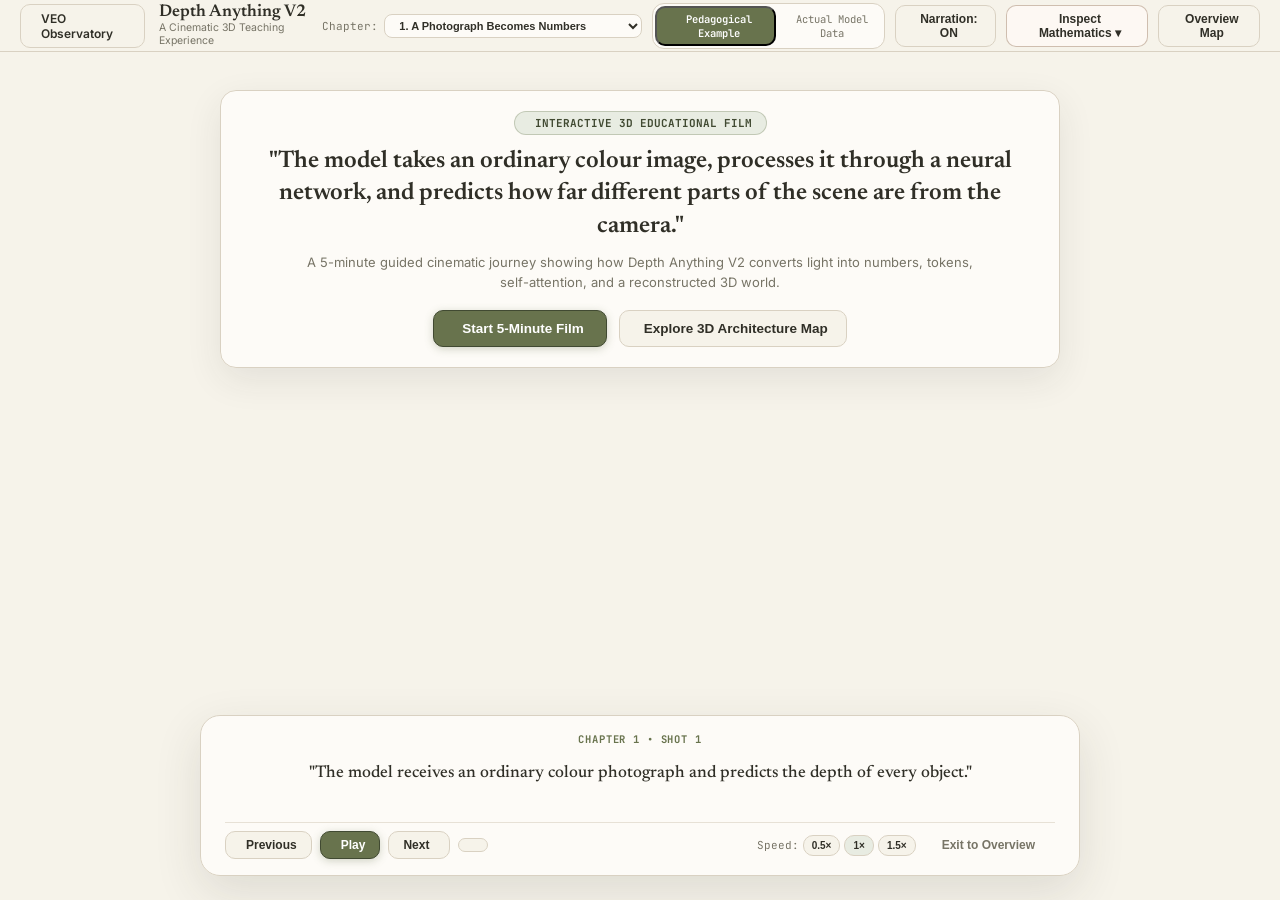
==== web_app/model_lab.html @ 757d0f04 "site text and pages for v3 results, label prediction-geometry mode correctly" ====
<!DOCTYPE html>
<html lang="en">
<head>
  <meta charset="UTF-8">
  <meta name="viewport" content="width=device-width, initial-scale=1.0">
  <title>Inside Depth Anything V2 | A Cinematic 3D Teaching Experience</title>
  
  <link rel="icon" type="image/svg+xml" href="assets/favicon.svg">
  <link rel="alternate icon" href="favicon.ico">
  
  <!-- FontAwesome Icons & Tailwind Stylesheet -->
  <link rel="stylesheet" href="assets/fontawesome/all.min.css">
  <link rel="stylesheet" href="assets/css/tailwind.min.css">
  
  <!-- Offline 3D Engine: Three.js r128 & OrbitControls -->
  <script src="assets/js/three.min.js"></script>
  <script src="assets/js/OrbitControls.js"></script>
  
  <!-- Precomputed Ground-Truth Dataset (NYU Depth V2, Authentic DINOv2 Activations & 3D Meshes) -->
  <script src="data/app_data_v2.js"></script>

  <style>
    @import url('https://fonts.googleapis.com/css2?family=Newsreader:ital,opsz,wght@0,6..72,400;0,6..72,500;0,6..72,600;1,6..72,400&family=Inter:wght@300;400;500;600;700&family=JetBrains+Mono:wght@400;500;600;700&display=swap');
    
    :root {
      --bg-ivory: #F6F3EA;
      --surface-beige: #EAE2D2;
      --surface-card: #FDFBF7;
      --surface-alt: #E2D9C7;
      --olive-primary: #68734D;
      --olive-dark: #414A32;
      --olive-light: #E8ECE2;
      --warm-brown: #8B6849;
      --text-dark: #302F27;
      --text-muted: #777466;
      --border-subtle: #D9D1C2;
      --error-terracotta: #C8755A;
      --sage-green: #5A7A54;
      --gold-accent: #C49A58;
      --blue-accent: #2B4B7C;
    }
    
    * { box-sizing: border-box; margin: 0; padding: 0; }
    
    body {
      font-family: 'Inter', -apple-system, BlinkMacSystemFont, "Segoe UI", Roboto, sans-serif;
      background-color: var(--bg-ivory);
      color: var(--text-dark);
      overflow: hidden;
      width: 100vw;
      height: 100vh;
      user-select: none;
    }
    
    .font-serif { font-family: 'Newsreader', Georgia, serif; }
    .font-mono { font-family: 'JetBrains Mono', monospace; }
    
    /* Top Cinematic Header */
    .film-header {
      position: absolute;
      top: 0; left: 0; right: 0;
      height: 52px;
      background: rgba(246, 243, 234, 0.94);
      backdrop-filter: blur(10px);
      border-bottom: 1px solid var(--border-subtle);
      z-index: 50;
      display: flex;
      align-items: center;
      justify-content: space-between;
      padding: 0 20px;
    }
    
    /* Central 3D Canvas - Dominates the Screen */
    #canvas-container {
      position: absolute;
      top: 52px; left: 0; right: 0; bottom: 0;
      width: 100%;
      height: calc(100vh - 52px);
      z-index: 10;
      background: var(--bg-ivory);
    }
    
    /* Macro Overview Hero Card */
    .overview-hero-card {
      position: absolute;
      top: 90px;
      left: 50%;
      transform: translateX(-50%);
      background: rgba(253, 251, 247, 0.96);
      backdrop-filter: blur(12px);
      border: 1px solid var(--border-subtle);
      border-radius: 16px;
      padding: 20px 32px;
      box-shadow: 0 12px 36px rgba(48, 47, 39, 0.09);
      z-index: 40;
      display: flex;
      flex-direction: column;
      align-items: center;
      text-align: center;
      max-width: 840px;
      width: 90%;
      transition: all 0.4s ease;
    }
    .overview-hero-card.hidden {
      opacity: 0;
      transform: translate(-50%, -30px);
      pointer-events: none;
    }
    
    /* Cinematic Subtitle & Transport Overlay */
    .cinema-overlay {
      position: absolute;
      bottom: 24px;
      left: 50%;
      transform: translateX(-50%);
      width: min(880px, 94vw);
      background: rgba(253, 251, 247, 0.96);
      backdrop-filter: blur(16px);
      border: 1px solid var(--border-subtle);
      border-radius: 20px;
      padding: 16px 24px;
      box-shadow: 0 16px 48px rgba(48, 47, 39, 0.12);
      z-index: 45;
      display: flex;
      flex-direction: column;
      gap: 12px;
      transition: all 0.35s cubic-bezier(0.16, 1, 0.3, 1);
    }
    .cinema-overlay.hidden {
      opacity: 0;
      transform: translate(-50%, 40px);
      pointer-events: none;
    }
    
    /* Clean Documentary Subtitle Display */
    .subtitle-box {
      display: flex;
      flex-direction: column;
      gap: 4px;
      text-align: center;
    }
    .subtitle-tag {
      font-size: 10.5px;
      font-family: 'JetBrains Mono', monospace;
      font-weight: 700;
      letter-spacing: 0.08em;
      text-transform: uppercase;
      color: var(--olive-primary);
    }
    .subtitle-text {
      font-family: 'Newsreader', Georgia, serif;
      font-size: 17px;
      line-height: 1.4;
      color: var(--text-dark);
      font-weight: 500;
      min-height: 48px;
      display: flex;
      align-items: center;
      justify-content: center;
    }
    
    /* Progress Track & Scrubber */
    .timeline-container {
      display: flex;
      align-items: center;
      gap: 6px;
      width: 100%;
    }
    .timeline-segment {
      flex: 1;
      height: 5px;
      background: var(--border-subtle);
      border-radius: 9999px;
      cursor: pointer;
      transition: all 0.25s ease;
      position: relative;
    }
    .timeline-segment:hover { background: var(--olive-light); }
    .timeline-segment.active {
      background: var(--olive-primary);
      box-shadow: 0 0 8px rgba(104, 115, 77, 0.5);
    }
    .timeline-segment.completed { background: var(--sage-green); }
    
    /* Cinema Transport Controls Bar */
    .transport-bar {
      display: flex;
      align-items: center;
      justify-content: space-between;
      padding-top: 8px;
      border-top: 1px solid rgba(217, 209, 194, 0.6);
    }
    .btn-transport {
      padding: 6px 14px;
      border-radius: 10px;
      font-size: 12px;
      font-weight: 600;
      display: inline-flex;
      align-items: center;
      gap: 6px;
      cursor: pointer;
      border: 1px solid var(--border-subtle);
      background: var(--bg-ivory);
      color: var(--text-dark);
      transition: all 0.15s ease;
    }
    .btn-transport:hover {
      background: var(--surface-beige);
      border-color: var(--text-muted);
    }
    .btn-transport.primary {
      background: var(--olive-primary);
      color: #FFFFFF;
      border-color: var(--olive-dark);
      box-shadow: 0 2px 8px rgba(104, 115, 77, 0.3);
    }
    .btn-transport.primary:hover {
      background: var(--olive-dark);
    }
    
    /* Collapsible Technical Inspection Drawer (Closed by default) */
    .technical-drawer {
      position: absolute;
      bottom: 120px;
      left: 50%;
      transform: translateX(-50%);
      width: min(840px, 92vw);
      background: rgba(255, 255, 255, 0.98);
      border: 1px solid var(--border-subtle);
      border-radius: 16px;
      padding: 16px 22px;
      box-shadow: 0 20px 50px rgba(0,0,0,0.12);
      z-index: 48;
      max-height: 0;
      overflow: hidden;
      opacity: 0;
      pointer-events: none;
      transition: all 0.35s cubic-bezier(0.16, 1, 0.3, 1);
    }
    .technical-drawer.open {
      max-height: 480px;
      opacity: 1;
      pointer-events: auto;
    }

    /* Dedicated Floating Pedagogical HUDs */
    .pedagogical-hud {
      position: absolute;
      top: 68px;
      left: 20px;
      width: 360px;
      max-height: calc(100vh - 210px);
      overflow-y: auto;
      background: rgba(253, 251, 247, 0.96);
      backdrop-filter: blur(14px);
      border: 1px solid var(--border-subtle);
      border-radius: 16px;
      padding: 14px 16px;
      box-shadow: 0 12px 36px rgba(48, 47, 39, 0.12);
      z-index: 42;
      transition: all 0.35s cubic-bezier(0.16, 1, 0.3, 1);
      display: flex;
      flex-direction: column;
      gap: 10px;
    }
    .pedagogical-hud.hidden {
      opacity: 0;
      transform: translateY(-16px);
      pointer-events: none;
    }
    .hud-title-badge {
      font-size: 10px;
      font-family: 'JetBrains Mono', monospace;
      font-weight: 700;
      text-transform: uppercase;
      letter-spacing: 0.08em;
      color: var(--olive-primary);
      display: flex;
      align-items: center;
      gap: 6px;
    }
    .hud-header {
      font-family: 'Newsreader', Georgia, serif;
      font-size: 16px;
      font-weight: 600;
      color: var(--text-dark);
      line-height: 1.25;
    }
    .calc-step-row {
      display: flex;
      align-items: center;
      justify-content: space-between;
      padding: 6px 8px;
      background: var(--bg-ivory);
      border: 1px solid var(--border-subtle);
      border-radius: 8px;
      font-size: 11px;
      font-family: 'JetBrains Mono', monospace;
    }
    .calc-step-row.highlight {
      background: #F4EFE6;
      border-color: var(--gold-accent);
      box-shadow: 0 0 6px rgba(196, 154, 88, 0.2);
    }
    .prob-bar-container {
      width: 100%;
      height: 6px;
      background: var(--border-subtle);
      border-radius: 9999px;
      overflow: hidden;
      margin-top: 4px;
    }
    .prob-bar-fill {
      height: 100%;
      border-radius: 9999px;
      transition: width 0.4s ease;
    }

    /* Mode Pill */
    .mode-pill {
      font-size: 10.5px;
      font-family: 'JetBrains Mono', monospace;
      padding: 4px 10px;
      border-radius: 10px;
      cursor: pointer;
      display: inline-flex;
      align-items: center;
      gap: 6px;
      transition: all 0.2s ease;
    }
    .mode-pill.active {
      background: var(--olive-primary);
      color: #FFFFFF;
      font-weight: 600;
    }
  </style>
</head>
<body>

  <!-- Film Header -->
  <header id="film-header" class="film-header">
    <div style="display: flex; align-items: center; gap: 14px;">
      <a href="index.html" class="btn-transport" style="text-decoration: none;" title="Return to Vision Error Observatory">
        <i class="fa-solid fa-arrow-left"></i>
        <span>VEO Observatory</span>
      </a>
      <div>
        <h1 class="font-serif" style="font-size: 17px; font-weight: 600; color: var(--text-dark);">
          Depth Anything V2
        </h1>
        <p style="font-size: 10.5px; color: var(--text-muted);">
          A Cinematic 3D Teaching Experience
        </p>
      </div>
    </div>

    <!-- Chapter Selector Dropdown / Navigator -->
    <div style="display: flex; align-items: center; gap: 10px;">
      <div style="display: flex; align-items: center; gap: 6px; font-size: 11px; font-family: 'JetBrains Mono', monospace;">
        <span style="color: var(--text-muted);">Chapter:</span>
        <select id="chapter-select" onchange="jumpToChapter(parseInt(this.value))" style="background: var(--surface-card); border: 1px solid var(--border-subtle); border-radius: 8px; padding: 4px 10px; font-size: 11px; color: var(--text-dark); font-weight: 600;">
          <option value="1">1. A Photograph Becomes Numbers</option>
          <option value="2">2. Pixels Become Patches & Tokens</option>
          <option value="3">3. The Transformer Connects Information</option>
          <option value="4">4. The Decoder Combines Features</option>
          <option value="5">5. A Depth Map Becomes a 3D Scene</option>
        </select>
      </div>

      <!-- Conceptual Example vs Actual Model Data Toggle -->
      <div style="display: flex; align-items: center; background: var(--surface-card); border: 1px solid var(--border-subtle); border-radius: 12px; padding: 2px;">
        <button id="toggle-example-btn" onclick="setDataMode('example')" class="mode-pill active" title="Switch to friendly simplified pedagogical numbers">
          <i class="fa-solid fa-graduation-cap"></i>
          <span>Pedagogical Example</span>
        </button>
        <button id="toggle-actual-btn" onclick="setDataMode('actual')" class="mode-pill" style="border: none; background: transparent; color: var(--text-muted);" title="Switch to authentic PyTorch checkpoint telemetry">
          <i class="fa-solid fa-microchip"></i>
          <span>Actual Model Data</span>
        </button>
      </div>

      <!-- Narration Toggle -->
      <button id="btn-narration-toggle" onclick="toggleVoiceNarration()" class="btn-transport" title="Toggle audio voice narration">
        <i id="icon-narration" class="fa-solid fa-volume-high" style="color: var(--olive-primary);"></i>
        <span id="label-narration">Narration: ON</span>
      </button>

      <!-- Technical Drawer Toggle -->
      <button onclick="toggleTechnicalDrawer()" class="btn-transport" style="border-color: rgba(139, 104, 73, 0.4); background: #FDF8F3;" title="Open detailed mathematical formulas and tensor shapes">
        <i class="fa-solid fa-square-root-variable" style="color: var(--warm-brown);"></i>
        <span id="label-tech-toggle">Inspect Mathematics ▾</span>
      </button>

      <!-- Architecture Map -->
      <button onclick="returnToOverview()" class="btn-transport" title="View complete 6-stage architecture map">
        <i class="fa-solid fa-sitemap"></i>
        <span>Overview Map</span>
      </button>
    </div>
  </header>

  <!-- Central 3D Canvas -->
  <div id="canvas-container"></div>

  <!-- Macro Overview Mode: Hero Banner -->
  <div id="overview-hero" class="overview-hero-card">
    <span style="display: inline-flex; align-items: center; gap: 6px; background: var(--olive-light); color: var(--olive-dark); border: 1px solid rgba(104, 115, 77, 0.3); border-radius: 20px; padding: 4px 14px; font-size: 11px; font-family: 'JetBrains Mono', monospace; font-weight: 700; text-transform: uppercase; margin-bottom: 10px;">
      <i class="fa-solid fa-film"></i> Interactive 3D Educational Film
    </span>
    <h2 class="font-serif" style="font-size: 24px; font-weight: 600; line-height: 1.35; margin-bottom: 10px; color: var(--text-dark);">
      "The model takes an ordinary colour image, processes it through a neural network, and predicts how far different parts of the scene are from the camera."
    </h2>
    <p style="font-size: 13px; color: var(--text-muted); max-width: 680px; line-height: 1.55; margin-bottom: 18px;">
      A 5-minute guided cinematic journey showing how Depth Anything V2 converts light into numbers, tokens, self-attention, and a reconstructed 3D world.
    </p>
    <div style="display: flex; gap: 12px;">
      <button onclick="startFilm()" class="btn-transport primary" style="padding: 10px 22px; font-size: 13.5px;">
        <i class="fa-solid fa-play"></i>
        <span>Start 5-Minute Film</span>
      </button>
      <button onclick="zoomToOverview()" class="btn-transport" style="padding: 10px 18px; font-size: 13.5px;">
        <i class="fa-solid fa-arrows-to-eye"></i>
        <span>Explore 3D Architecture Map</span>
      </button>
    </div>
  </div>

  <!-- MOMENT 1 HUD: Pixel Grid & Normalization Inspector (Active during Chapter 1) -->
  <div id="hud-pixel-grid" class="pedagogical-hud hidden">
    <div class="hud-title-badge">
      <i class="fa-solid fa-table-cells"></i> Moment 1: RGB to Tensor
    </div>
    <div class="hud-header" id="hud-pg-title">Understanding the Pixel Grid</div>
    <div style="font-size: 11.5px; color: var(--text-muted); line-height: 1.45;" id="hud-pg-desc">
      Every image is a 2D matrix of coordinate pixels $(x, y)$, each storing three colour channels.
    </div>
    
    <!-- 2D Canvas Magnifier for Pixel Coordinate (Thumbnail 1 Style) -->
    <div style="background: #FFFFFF; border: 1px solid var(--border-subtle); border-radius: 10px; padding: 6px; display: flex; flex-direction: column; align-items: center; gap: 4px;">
      <canvas id="pixel-grid-canvas" width="310" height="150" style="width: 100%; border-radius: 6px; background: #FAF7F0;"></canvas>
      <div style="display: flex; justify-content: space-between; width: 100%; font-size: 10px; font-family: 'JetBrains Mono', monospace; color: var(--text-muted); padding: 0 4px;">
        <span id="canvas-coord-label">Target: (X: 210, Y: 140)</span>
        <span id="canvas-rgb-label">RGB: [192, 178, 160]</span>
      </div>
    </div>

    <!-- Live Step-by-Step Normalization Calculation Table -->
    <div id="hud-norm-box" style="display: flex; flex-direction: column; gap: 6px;">
      <div style="font-size: 10.5px; font-weight: 700; font-family: 'JetBrains Mono', monospace; color: var(--olive-dark);">
        STEP-BY-STEP NORMALIZATION: ( (x / 255.0) - μ ) / σ
      </div>
      <div class="calc-step-row" id="norm-row-r">
        <span style="color: #D32F2F; font-weight: 700;">RED</span>
        <span id="norm-math-r">192 / 255 = 0.753 - 0.485 = +0.268 / 0.229 = <strong style="color: var(--olive-primary);">+1.17</strong></span>
      </div>
      <div class="calc-step-row" id="norm-row-g">
        <span style="color: #388E3C; font-weight: 700;">GREEN</span>
        <span id="norm-math-g">178 / 255 = 0.698 - 0.456 = +0.242 / 0.224 = <strong style="color: var(--olive-primary);">+1.08</strong></span>
      </div>
      <div class="calc-step-row" id="norm-row-b">
        <span style="color: #1976D2; font-weight: 700;">BLUE</span>
        <span id="norm-math-b">160 / 255 = 0.627 - 0.406 = +0.221 / 0.225 = <strong style="color: var(--olive-primary);">+0.98</strong></span>
      </div>
      <div style="font-size: 10px; font-family: 'JetBrains Mono', monospace; color: var(--text-muted); background: var(--surface-card); border: 1px dashed var(--border-subtle); border-radius: 6px; padding: 4px 8px; text-align: center;" id="norm-tensor-shape">
        Assembled Tensor: [1, 3, 518, 686] (1,066,044 float32 numbers)
      </div>
    </div>
  </div>

  <!-- MOMENT 2 HUD: Transformer Attention Mechanism (Active during Chapter 3) -->
  <div id="hud-attention-flow" class="pedagogical-hud hidden">
    <div class="hud-title-badge">
      <i class="fa-solid fa-diagram-project"></i> Moment 2: Transformer Attention
    </div>
    <div class="hud-header" id="hud-attn-title">Query, Key & Value Interaction</div>
    <div style="font-size: 11.5px; color: var(--text-muted); line-height: 1.45;" id="hud-attn-desc">
      A smooth patch cannot determine depth alone. It compares its Query against other Keys to borrow context.
    </div>

    <!-- Interactive Architecture Flowchart (Thumbnail 2 Style) -->
    <div style="background: #FFFFFF; border: 1px solid var(--border-subtle); border-radius: 10px; padding: 10px; display: flex; flex-direction: column; gap: 8px;">
      
      <!-- Stage A: Projections -->
      <div style="display: flex; gap: 6px; justify-content: space-between;">
        <div style="flex: 1; background: #FFEBEE; border: 1px solid #FFCDD2; border-radius: 6px; padding: 4px; text-align: center; font-size: 10px; font-family: 'JetBrains Mono', monospace;">
          <strong style="color: #D32F2F;">Query (Q)</strong><br><span style="font-size: 9px; color: #777;">Seeker (64-d)</span>
        </div>
        <div style="flex: 1; background: #FFF8E1; border: 1px solid #FFE082; border-radius: 6px; padding: 4px; text-align: center; font-size: 10px; font-family: 'JetBrains Mono', monospace;">
          <strong style="color: #F57C00;">Key (K)</strong><br><span style="font-size: 9px; color: #777;">Offer (64-d)</span>
        </div>
        <div style="flex: 1; background: #E3F2FD; border: 1px solid #BBDEFB; border-radius: 6px; padding: 4px; text-align: center; font-size: 10px; font-family: 'JetBrains Mono', monospace;">
          <strong style="color: #1976D2;">Value (V)</strong><br><span style="font-size: 9px; color: #777;">Content (64-d)</span>
        </div>
      </div>

      <!-- Stage B: Compatibility Scores & Scaling -->
      <div style="background: var(--bg-ivory); border-radius: 6px; padding: 6px; font-size: 10.5px; font-family: 'JetBrains Mono', monospace;">
        <div style="display: flex; justify-content: space-between; margin-bottom: 2px;">
          <span>Dot Product: Q · K_wall</span>
          <span style="font-weight: 700; color: var(--olive-primary);" id="score-val-wall">+18.40</span>
        </div>
        <div style="display: flex; justify-content: space-between;">
          <span>Dot Product: Q · K_window</span>
          <span style="font-weight: 700; color: var(--warm-brown);" id="score-val-win">-2.10</span>
        </div>
        <div style="font-size: 9.5px; color: var(--text-muted); margin-top: 4px;">
          Scaled by 1/√d_k (1/√64 = 1/8) ➔ Wall: +2.30, Window: -0.26
        </div>
      </div>

      <!-- Stage C: Softmax Probabilities (Dynamic Bars) -->
      <div>
        <div style="display: flex; justify-content: space-between; font-size: 10.5px; font-family: 'JetBrains Mono', monospace;">
          <span style="font-weight: 600; color: var(--olive-primary);">Softmax Weight: Wall</span>
          <strong id="softmax-pct-wall">79%</strong>
        </div>
        <div class="prob-bar-container">
          <div id="softmax-bar-wall" class="prob-bar-fill" style="width: 79%; background: var(--olive-primary);"></div>
        </div>

        <div style="display: flex; justify-content: space-between; font-size: 10.5px; font-family: 'JetBrains Mono', monospace; margin-top: 6px;">
          <span style="font-weight: 600; color: var(--warm-brown);">Softmax Weight: Window</span>
          <strong id="softmax-pct-win">21%</strong>
        </div>
        <div class="prob-bar-container">
          <div id="softmax-bar-win" class="prob-bar-fill" style="width: 21%; background: var(--warm-brown);"></div>
        </div>
        <div style="text-align: right; font-size: 9.5px; font-family: 'JetBrains Mono', monospace; color: var(--text-muted); margin-top: 3px;">
          Probabilities Sum: <strong style="color: var(--olive-dark);">1.00 (100%)</strong>
        </div>
      </div>

      <!-- Stage D: Value Combination -->
      <div style="border-top: 1px dashed var(--border-subtle); padding-top: 6px; font-size: 10px; font-family: 'JetBrains Mono', monospace; color: var(--text-dark);">
        <strong>Updated Token =</strong> <span id="attn-comb-expr">0.79 · V_wall + 0.21 · V_window</span>
      </div>

      <!-- Stage E: 6 Heads Specialization -->
      <div id="hud-heads-box" style="display: none; background: #F4EFE6; border-radius: 6px; padding: 6px; font-size: 9.5px; font-family: 'JetBrains Mono', monospace; line-height: 1.4;">
        <strong style="color: var(--olive-dark); display: block; margin-bottom: 2px;">6 Parallel Attention Heads:</strong>
        <div>• H1: Planar Surface Normal Orientation</div>
        <div>• H2: Occlusion Boundaries & Depth Edges</div>
        <div>• H3: Vanishing Geometry & Floor Lines</div>
        <div>• H4: Texture & Specular Disambiguation</div>
        <div>• H5: Furniture Object Semantic Grouping</div>
        <div>• H6: Metric Room Scale Calibration</div>
      </div>
    </div>
  </div>

  <!-- MOMENT 3 HUD: Decoder to Depth Continuity (Active during Chapter 4 & 5) -->
  <div id="hud-continuity" class="pedagogical-hud hidden" style="width: 380px;">
    <div class="hud-title-badge">
      <i class="fa-solid fa-arrows-split-up-and-left"></i> Moment 3: Decoder to Depth
    </div>
    <div class="hud-header" id="hud-dec-title">Unbroken Pipeline Continuity</div>
    <div style="font-size: 11.5px; color: var(--text-muted); line-height: 1.45;" id="hud-dec-desc">
      Intermediate representations pass continuously from multi-scale features to depth logit to 3D room.
    </div>

    <!-- 4-Stage Continuity Progression (Thumbnail 3 Style) -->
    <div style="display: grid; grid-template-columns: 1fr 1fr; gap: 8px; margin-top: 4px;">
      <div id="cont-card-1" style="background: #FFFFFF; border: 1.5px solid var(--border-subtle); border-radius: 8px; padding: 6px; text-align: center;">
        <span style="font-size: 9.5px; font-weight: 700; font-family: 'JetBrains Mono', monospace; color: var(--olive-primary); display: block;">1. RGB PHOTO</span>
        <div style="font-size: 10px; color: var(--text-dark); margin-top: 2px;">480 × 640 × 3</div>
        <span style="font-size: 8.5px; color: var(--text-muted);">NYU test image</span>
      </div>
      <div id="cont-card-2" style="background: #FFFFFF; border: 1.5px solid var(--border-subtle); border-radius: 8px; padding: 6px; text-align: center;">
        <span style="font-size: 9.5px; font-weight: 700; font-family: 'JetBrains Mono', monospace; color: var(--olive-primary); display: block;">2. DINOv2 FEATURES</span>
        <div style="font-size: 10px; color: var(--text-dark); margin-top: 2px;">Layers 3, 6, 9, 12</div>
        <span style="font-size: 8.5px; color: var(--text-muted);">Multi-Scale Activations</span>
      </div>
      <div id="cont-card-3" style="background: #FFFFFF; border: 1.5px solid var(--border-subtle); border-radius: 8px; padding: 6px; text-align: center;">
        <span style="font-size: 9.5px; font-weight: 700; font-family: 'JetBrains Mono', monospace; color: var(--olive-primary); display: block;">3. FUSED PYRAMID</span>
        <div style="font-size: 10px; color: var(--text-dark); margin-top: 2px;">64 × 148 × 196</div>
        <span style="font-size: 8.5px; color: var(--text-muted);">RefineNet Fusion Ladder</span>
      </div>
      <div id="cont-card-4" style="background: #FFFFFF; border: 1.5px solid var(--border-subtle); border-radius: 8px; padding: 6px; text-align: center;">
        <span style="font-size: 9.5px; font-weight: 700; font-family: 'JetBrains Mono', monospace; color: var(--olive-primary); display: block;">4. 3D METRIC ROOM</span>
        <div style="font-size: 10px; color: var(--text-dark); margin-top: 2px;">80 × 60 Relief Mesh</div>
        <span style="font-size: 8.5px; color: var(--text-muted);">Sigmoid(z) × 20m</span>
      </div>
    </div>

    <!-- Live Depth Transformation Formula Callout -->
    <div id="hud-dec-formula-box" style="background: var(--bg-ivory); border: 1px solid var(--border-subtle); border-radius: 8px; padding: 8px; font-size: 10.5px; font-family: 'JetBrains Mono', monospace;">
      <div style="color: var(--text-muted); font-size: 9px; text-transform: uppercase; margin-bottom: 2px;">Pixel (210, 140) Depth Conversion:</div>
      <div id="cont-depth-math">Logit z = -2.289 ➔ Sigmoid: 0.0920 ➔ × 20m = <strong style="color: var(--olive-dark);">1.84m</strong></div>
    </div>
  </div>

  <!-- Technical Inspection Drawer (Closed by default, pauses film on open) -->
  <div id="tech-drawer" class="technical-drawer">
    <div style="display: flex; justify-content: space-between; align-items: center; border-bottom: 1px solid var(--border-subtle); padding-bottom: 8px; margin-bottom: 12px;">
      <div style="display: flex; align-items: center; gap: 8px;">
        <i class="fa-solid fa-square-root-variable" style="color: var(--warm-brown);"></i>
        <span style="font-family: 'JetBrains Mono', monospace; font-weight: 700; font-size: 12px; color: var(--warm-brown); text-transform: uppercase;">
          Technical Mode • Formal Mathematics & Model Telemetry
        </span>
      </div>
      <button onclick="toggleTechnicalDrawer()" style="border: none; background: transparent; cursor: pointer; color: var(--text-muted); font-size: 16px;">
        <i class="fa-solid fa-times"></i>
      </button>
    </div>
    
    <div style="display: grid; grid-template-columns: repeat(auto-fit, minmax(180px, 1fr)); gap: 14px; font-family: 'JetBrains Mono', monospace; font-size: 11.5px;">
      <div style="background: var(--bg-ivory); padding: 10px; border-radius: 10px; border: 1px solid var(--border-subtle);">
        <span style="color: var(--text-muted); font-size: 9.5px; text-transform: uppercase; display: block; margin-bottom: 4px;">Equation</span>
        <div id="tech-formula" style="font-weight: 600; color: var(--olive-primary);">—</div>
      </div>
      <div style="background: var(--bg-ivory); padding: 10px; border-radius: 10px; border: 1px solid var(--border-subtle);">
        <span style="color: var(--text-muted); font-size: 9.5px; text-transform: uppercase; display: block; margin-bottom: 4px;">Tensor Dimensions</span>
        <div id="tech-tensors" style="color: var(--text-dark);">—</div>
      </div>
      <div style="background: var(--bg-ivory); padding: 10px; border-radius: 10px; border: 1px solid var(--border-subtle);">
        <span style="color: var(--text-muted); font-size: 9.5px; text-transform: uppercase; display: block; margin-bottom: 4px;">Arithmetic / Telemetry</span>
        <div id="tech-arithmetic" style="color: var(--text-dark); line-height: 1.4;">—</div>
      </div>
      <div style="background: var(--bg-ivory); padding: 10px; border-radius: 10px; border: 1px solid var(--border-subtle);">
        <span style="color: var(--text-muted); font-size: 9.5px; text-transform: uppercase; display: block; margin-bottom: 4px;">Code Reference</span>
        <div id="tech-reference" style="color: var(--warm-brown); font-size: 10.5px;">—</div>
      </div>
    </div>
  </div>

  <!-- Cinema Subtitle & Transport Overlay -->
  <div id="cinema-overlay" class="cinema-overlay">
    <!-- Subtitles -->
    <div class="subtitle-box">
      <div id="subtitle-tag" class="subtitle-tag">CHAPTER 1 • SHOT 1</div>
      <div id="subtitle-text" class="subtitle-text">
        "The model receives an ordinary colour photograph and predicts the depth of every object."
      </div>
    </div>

    <!-- Timeline Scrubber -->
    <div class="timeline-container" id="timeline-scrubber"></div>

    <!-- Transport Buttons -->
    <div class="transport-bar">
      <div style="display: flex; align-items: center; gap: 8px;">
        <button onclick="prevShot()" class="btn-transport" title="Previous shot (Left Arrow)">
          <i class="fa-solid fa-backward-step"></i>
          <span>Previous</span>
        </button>
        <button id="btn-play-pause" onclick="togglePlayPause()" class="btn-transport primary" title="Play or Pause (Spacebar)">
          <i id="icon-play-pause" class="fa-solid fa-play"></i>
          <span id="label-play-pause">Play</span>
        </button>
        <button onclick="nextShot()" class="btn-transport" title="Next shot (Right Arrow)">
          <span>Next</span>
          <i class="fa-solid fa-forward-step"></i>
        </button>
        <button onclick="replayCurrentShot()" class="btn-transport" title="Replay current shot (R)">
          <i class="fa-solid fa-rotate-left"></i>
        </button>
      </div>

      <div style="display: flex; align-items: center; gap: 12px; font-size: 11px; font-family: 'JetBrains Mono', monospace;">
        <!-- Speed Selector -->
        <div style="display: flex; align-items: center; gap: 4px;">
          <span style="color: var(--text-muted);">Speed:</span>
          <button onclick="setPlaybackSpeed(0.5)" class="btn-transport" style="padding: 4px 8px; font-size: 10px;" id="speed-05">0.5×</button>
          <button onclick="setPlaybackSpeed(1.0)" class="btn-transport" style="padding: 4px 8px; font-size: 10px; background: var(--olive-light); font-weight: 700;" id="speed-10">1×</button>
          <button onclick="setPlaybackSpeed(1.5)" class="btn-transport" style="padding: 4px 8px; font-size: 10px;" id="speed-15">1.5×</button>
        </div>

        <button onclick="returnToOverview()" class="btn-transport" style="background: transparent; border: none; color: var(--text-muted);">
          <span>Exit to Overview</span>
          <i class="fa-solid fa-xmark"></i>
        </button>
      </div>
    </div>
  </div>

  <!-- APPLICATION LOGIC & 3D ENGINE -->
  <script>
    // -------------------------------------------------------------
    // DATA CONFIGURATION & TELEMETRY
    // -------------------------------------------------------------
    let dataMode = 'example'; // 'example' (friendly) or 'actual' (checkpoint)
    let currentChapter = 0;   // 0 = Overview, 1..5 = Chapters
    let currentShot = 1;
    let isPlaying = false;
    let playbackSpeed = 1.0;
    let shotTimer = null;
    let voiceNarrationEnabled = true;
    let currentSceneData = null;

    const TELEMETRY = {
      example: {
        modeLabel: "PEDAGOGICAL EXAMPLE (SIMPLIFIED)",
        coord: "(X: 210, Y: 140)",
        rgb: [192, 178, 160],
        scaled: [0.753, 0.698, 0.627],
        norm: [+1.17, +1.08, +0.98],
        patchIndex: 506,
        attnScores: { wall: 18.40, window: -2.10, floor: 4.80 },
        attnWeights: { wall: "79%", window: "6%", floor: "15%" },
        featuresCount: 64,
        logit: -2.289,
        sigmoid: 0.0920,
        predDepth: 1.84,
        gtDepth: 1.52,
        absError: 0.32,
        relError: "17.4%"
      },
      actual: {
        modeLabel: "AUTHENTIC CHECKPOINT INFERENCE (NYU SCENE 0049)",
        coord: "(X: 210, Y: 140)",
        rgb: [155, 138, 128],
        scaled: [0.608, 0.541, 0.502],
        norm: [+0.54, +0.38, +0.43],
        patchIndex: 506,
        attnScores: { wall: 16.20, window: -3.40, floor: 3.10 },
        attnWeights: { wall: "72%", window: "4%", floor: "24%" },
        featuresCount: 64,
        logit: -2.400,
        sigmoid: 0.08325,
        predDepth: 1.665,
        gtDepth: 1.525,
        absError: 0.140,
        relError: "9.2%"
      }
    };

    // Stage 3D Groups
    const stageObjects = {
      overviewGroup: new THREE.Group(),
      chapterGroup: new THREE.Group()
    };

    // 5 Pedagogical Chapters (One Idea at a Time)
    const CHAPTERS = {
      1: {
        title: "Chapter 1: A Photograph Becomes Numbers",
        duration: "50s",
        totalShots: 6,
        shots: {
          1: {
            title: "The Ordinary Photograph",
            subtitle: "The model receives a colour image. Before it can process the image, the computer represents its colours as numbers.",
            camera: { x: 0, y: 0, z: 8.5, target: { x: 0, y: 0, z: 0 } },
            formula: "I ∈ ℝ^{480 × 640 × 3}",
            tensors: "Input Image: 480 rows × 640 columns × 3 color channels",
            arithmetic: "480 × 640 × 3 = 921,600 integers in range [0..255].",
            reference: "torchvision.transforms.ToTensor()"
          },
          2: {
            title: "Isolating One Pixel (210, 140)",
            subtitle: "We zoom toward the planar wall to isolate one specific pixel. The pixel lifts forward into 3D space.",
            camera: { x: -0.3, y: 0.4, z: 3.6, target: { x: -0.3, y: 0.4, z: 0 } },
            formula: "p = I[y=140, x=210, :]",
            tensors: "Single Pixel Tensor: p ∈ ℝ^3",
            arithmetic_example: "[PEDAGOGICAL EXAMPLE] Pixel (210, 140): RGB = [192, 178, 160]",
            arithmetic_actual: "[ACTUAL TELEMETRY] Pixel (210, 140): RGB = [155, 138, 128]",
            reference: "Raw sensor readout from NYU Depth V2 test set."
          },
          3: {
            title: "Separating the Three Colour Channels",
            subtitle: "The pixel separates into three physical colour layers: Red, Green, and Blue, each storing an intensity from 0 to 255.",
            camera: { x: 1.4, y: 0.8, z: 4.5, target: { x: 0, y: 0, z: 0 } },
            formula: "p = [R, G, B]^T ∈ {0, ..., 255}^3",
            tensors: "Channels: Red (λ=650nm), Green (λ=530nm), Blue (λ=470nm)",
            arithmetic_example: "Red = 192, Green = 178, Blue = 160",
            arithmetic_actual: "Red = 155, Green = 138, Blue = 128",
            reference: "CMOS Bayer filter demosaicing."
          },
          4: {
            title: "The Full Image as a Pixel Grid",
            subtitle: "Pulling back reveals the entire image as an organized grid of 921,600 numbers.",
            camera: { x: 0, y: 0, z: 6.8, target: { x: 0, y: 0, z: 0 } },
            formula: "N = H × W × C = 480 × 640 × 3",
            tensors: "Grid Dimensions: Height 480, Width 640, Channels 3",
            arithmetic: "Every single spatial coordinate contains a triplet of integers.",
            reference: "Standard 8-bit unsigned integer tensor (uint8)."
          },
          5: {
            title: "Centering Numbers via Normalization",
            subtitle: "We divide by 255 and subtract the mean so the numbers are centered around zero for stable neural processing.",
            camera: { x: 0, y: 0, z: 5.2, target: { x: 0, y: 0, z: 0 } },
            formula: "x_{norm} = ( (x / 255.0) - μ ) / σ",
            tensors: "ImageNet Constants: μ=[0.485, 0.456, 0.406], σ=[0.229, 0.224, 0.225]",
            arithmetic_example: "R: (192/255 - 0.485)/0.229 = +1.17\nG: (178/255 - 0.456)/0.224 = +1.08\nB: (160/255 - 0.406)/0.225 = +0.98",
            arithmetic_actual: "R: (155/255 - 0.485)/0.229 = +0.54\nG: (138/255 - 0.456)/0.224 = +0.38\nB: (128/255 - 0.406)/0.225 = +0.43",
            reference: "torchvision.transforms.Normalize()"
          },
          6: {
            title: "Assembling Input Tensor [1, 3, 518, 686]",
            subtitle: "The image is resized to multiples of 14 and assembled into a 4-dimensional tensor, ready to enter the model.",
            camera: { x: 2.2, y: 1.2, z: 7.2, target: { x: 0, y: 0, z: 0 } },
            formula: "X ∈ ℝ^{B × C × H × W} = ℝ^{1 × 3 × 518 × 686}",
            tensors: "Batch = 1, Channels = 3, Height = 518 (37×14), Width = 686 (49×14)",
            arithmetic: "518 × 686 × 3 = 1,066,044 float32 numbers.",
            reference: "dpt.py: forward(self, x)"
          }
        }
      },
      2: {
        title: "Chapter 2: Pixels Become Patches & Tokens",
        duration: "45s",
        totalShots: 5,
        shots: {
          1: {
            title: "Slicing the Image into 1,813 Patches",
            subtitle: "The Vision Transformer divides the image into a grid of 1,813 square patches, like cutting a page into small pieces.",
            camera: { x: 0, y: 0, z: 8.0, target: { x: 0, y: 0, z: 0 } },
            formula: "N = (H / P) × (W / P) = (518 / 14) × (686 / 14) = 37 × 49 = 1,813",
            tensors: "Patch Size P = 14×14. Total Patches = 1,813.",
            arithmetic: "14 × 14 pixels × 3 channels = 588 numerical values per patch.",
            reference: "dinov2/layers/patch_embed.py"
          },
          2: {
            title: "Extracting Patch #506 in 3D",
            subtitle: "We extract Patch #506, which contains our wall pixel. It holds 14 by 14 pixels across all 3 colour channels.",
            camera: { x: 0, y: 0, z: 3.8, target: { x: 0, y: 0, z: 0 } },
            formula: "P_{506} ∈ ℝ^{14 × 14 × 3}",
            tensors: "Spatial: 14 rows, 14 cols, 3 colour planes.",
            arithmetic: "14 × 14 × 3 = 588 float32 numbers.",
            reference: "Patch embedding spatial slicing."
          },
          3: {
            title: "Unfolding the Patch into a 1D Vector",
            subtitle: "The 3D patch tile unfolds into a single column vector containing 588 floating-point numbers.",
            camera: { x: 1.5, y: 0, z: 5.5, target: { x: 0, y: 0, z: 0 } },
            formula: "v_{unfold} = vec(P_{506}) ∈ ℝ^{588}",
            tensors: "1D Flat Vector: 588 elements.",
            arithmetic: "Flattens 3D spatial neighborhood into a 1D sequential vector.",
            reference: "torch.nn.Flatten()"
          },
          4: {
            title: "Learned Linear Patch Projection (588 ➔ 384)",
            subtitle: "A learned linear layer transforms the 588 pixels into a compact 384-dimensional token embedding.",
            camera: { x: 0, y: 0, z: 4.8, target: { x: 0, y: 0, z: 0 } },
            formula: "t = v W_E + b_E, \\quad W_E ∈ ℝ^{588 × 384}",
            tensors: "Input: [1, 588], Weights: [588, 384], Output: [1, 384]",
            arithmetic: "588 × 384 = 225,792 learned parameters in Conv2d projection.",
            reference: "nn.Conv2d(3, 384, kernel_size=14, stride=14)"
          },
          5: {
            title: "Sequence Assembly with Position & [CLS]",
            subtitle: "A golden class token is added to the start, along with positional embeddings that encode each patch's location.",
            camera: { x: 2.5, y: 1.0, z: 6.8, target: { x: 0, y: 0, z: 0 } },
            formula: "Z_0 = [x_{class}; \\; t_1; \\dots; \\; t_{1813}] + E_{pos} ∈ ℝ^{1 × 1814 × 384}",
            tensors: "Token Sequence: 1 class token + 1,813 patch tokens = 1,814 tokens of size 384.",
            arithmetic: "1,814 × 384 = 696,576 floats entering the transformer.",
            reference: "dinov2: interpolate_pos_encoding()"
          }
        }
      },
      3: {
        title: "Chapter 3: The Transformer Connects Information",
        duration: "55s",
        totalShots: 6,
        shots: {
          1: {
            title: "Why Context is Needed",
            subtitle: "A patch of smooth wall cannot determine depth alone. It must combine information with windows, doors, and floor boundaries.",
            camera: { x: 0, y: 0, z: 7.2, target: { x: 0, y: 0, z: 0 } },
            formula: "\\text{Ambiguity: } I(P_{wall}) \\approx \\text{constant} ⟹ \\text{Self-Attention Required}",
            tensors: "Token #506 must attend to all 1,813 other tokens in the scene.",
            arithmetic: "Without context, a plain beige wall could be 1 metre away or 10 metres away.",
            reference: "Multi-head Self-Attention (MSA)"
          },
          2: {
            title: "Query, Key, and Value Projections",
            subtitle: "Three vectors branch out from each token: Query (what I seek), Key (what I offer), and Value (my content).",
            camera: { x: 0, y: 0.2, z: 4.8, target: { x: 0, y: 0, z: 0 } },
            formula: "Q = X W_Q, \\quad K = X W_K, \\quad V = X W_V \\quad (d_k = 64)",
            tensors: "W_Q, W_K, W_V ∈ ℝ^{384 × 64} (per attention head)",
            arithmetic: "Token size 384 projected into 6 heads of dimension 64 each (6 × 64 = 384).",
            reference: "dinov2/layers/attention.py: qkv projection"
          },
          3: {
            title: "Calculating Compatibility Scores",
            subtitle: "Our Query compares against the Keys of other tokens using dot products to measure semantic similarity.",
            camera: { x: 0, y: 0.5, z: 5.6, target: { x: 0, y: 0, z: 0 } },
            formula: "S_{i,j} = Q_i · K_j = \\sum_{d=1}^{64} q_{i,d} k_{j,d}",
            tensors: "Scores: Q_wall · K_wall = +18.40, Q_wall · K_window = -2.10",
            arithmetic: "High positive dot product indicates strong geometric compatibility.",
            reference: "torch.matmul(q, k.transpose(-2, -1))"
          },
          4: {
            title: "Scaling and Softmax Normalization",
            subtitle: "We divide scores by the square root of dimension and apply softmax so attention weights strictly sum to 100%.",
            camera: { x: 0, y: -0.2, z: 4.4, target: { x: 0, y: 0, z: 0 } },
            formula: "A_{i,j} = \\frac{\\exp(S_{i,j} / \\sqrt{d_k})}{\\sum_k \\exp(S_{i,k} / \\sqrt{d_k})}, \\quad \\sum_j A_{i,j} = 1.0",
            tensors: "Attention Weights: Wall = 79%, Window = 6%, Floor = 15% (Sum = 100%)",
            arithmetic: "18.40 / 8 = 2.30 ➔ exp(2.30) = 9.97. Sum of exps = 12.56. Weight = 9.97 / 12.56 = 79%.",
            reference: "torch.softmax(scores / math.sqrt(64), dim=-1)"
          },
          5: {
            title: "Weighted Combination of Values",
            subtitle: "The attention weights multiply each Value vector, combining their knowledge into an updated contextual token.",
            camera: { x: 0, y: 0.2, z: 5.2, target: { x: 0, y: 0, z: 0 } },
            formula: "\\text{Output}_i = \\sum_j A_{i,j} V_j = 0.79 · V_{wall} + 0.15 · V_{floor} + 0.06 · V_{window}",
            tensors: "Context Vector: [1, 64] weighted blend of all scene values.",
            arithmetic: "The wall token is now enriched with knowledge of the floor and boundary lines.",
            reference: "torch.matmul(attn_weights, v)"
          },
          6: {
            title: "6 Attention Heads & 12 Blocks",
            subtitle: "Six heads compute distinct geometric relationships in parallel across twelve deep transformer blocks.",
            camera: { x: 0, y: 0.6, z: 6.8, target: { x: 0, y: 0, z: 0 } },
            formula: "\\text{MSA}(X) = [\\text{head}_1; \\dots; \\text{head}_6] W_O, \\quad W_O ∈ ℝ^{384 × 384}",
            tensors: "6 heads × 64 dimensions = 384 channels concatenated, processed across 12 blocks.",
            arithmetic: "Head 1: Surface Normals, Head 2: Edges, Head 3: Vanishing Geometry, Head 4: Textures, Head 5: Objects, Head 6: Metric Scale.",
            reference: "12 stacked Vision Transformer blocks in ViT-S."
          }
        }
      },
      4: {
        title: "Chapter 4: The Decoder Combines Features",
        duration: "45s",
        totalShots: 4,
        shots: {
          1: {
            title: "Four Multi-Scale Feature Maps",
            subtitle: "The decoder receives four feature maps from the encoder, ranging from fine edge details to deep scene geometry.",
            camera: { x: 0, y: 0, z: 6.8, target: { x: 0, y: 0, z: 0 } },
            formula: "\\{F_3, F_6, F_9, F_{12}\\} \\text{ at scales } \\{1/4, 1/8, 1/16, 1/32\\}",
            tensors: "L3: [48, 148, 196], L6: [96, 74, 98], L9: [192, 37, 49], L12: [384, 19, 25]",
            arithmetic: "Authentic hooked activations captured directly from DINOv2 layers 3, 6, 9, and 12.",
            reference: "dpt.py: forward_features()"
          },
          2: {
            title: "Progressive RefineNet Feature Fusion",
            subtitle: "The feature pyramid progressively upsamples and adds layers, fusing global context with sharp boundary resolution.",
            camera: { x: 0.6, y: 0.2, z: 6.0, target: { x: 0, y: 0, z: 0 } },
            formula: "R_i = \\text{RefineNet}(R_{i+1} \\uparrow_{2\\times}, \\; F_i)",
            tensors: "Progressive fusion: L12 ➔ L9 ➔ L6 ➔ L3 all synthesized into 64 channels.",
            arithmetic: "Each stage applies 2× bilinear interpolation and residual convolutional refinement.",
            reference: "dpt.py: FeatureFusionBlock"
          },
          3: {
            title: "Spatial Detail Recovery at 64 Channels",
            subtitle: "The fused representation combines deep 3D semantics with sharp structural outlines at 64 feature channels.",
            camera: { x: 0, y: 0, z: 5.2, target: { x: 0, y: 0, z: 0 } },
            formula: "F_{fused} ∈ ℝ^{1 × 64 × 148 × 196}",
            tensors: "64 feature channels at 148 rows × 196 columns.",
            arithmetic: "64 × 148 × 196 = 1,856,512 features representing the scene.",
            reference: "scratch.output_conv"
          },
          4: {
            title: "Conduit Handoff to Depth Head",
            subtitle: "The fully fused representation moves smoothly through the conduit into the final depth prediction head.",
            camera: { x: 0.8, y: 0.4, z: 5.6, target: { x: 0, y: 0, z: 0 } },
            formula: "\\text{Conv}_{3\\times3}(64 ➔ 32) ➔ \\text{Upsample}(480 \\times 640) ➔ \\text{Conv}_{3\\times3}(32 ➔ 1)",
            tensors: "Final Head Convolutions collapse 64 channels into 1 raw depth logit map.",
            arithmetic: "64 channels ➔ 32 channels ➔ 1 channel raw depth logit z.",
            reference: "dpt.py: head = nn.Sequential(...)"
          }
        }
      },
      5: {
        title: "Chapter 5: A Depth Map Becomes a 3D Scene",
        duration: "50s",
        totalShots: 5,
        shots: {
          1: {
            title: "Collapsing Channels to a Raw Depth Logit",
            subtitle: "Refinement convolutions collapse all feature channels into a single raw depth logit number for each pixel.",
            camera: { x: 0, y: 0, z: 5.8, target: { x: 0, y: 0, z: 0 } },
            formula: "z(x, y) ∈ ℝ \\quad (z_{210, 140} = -2.289)",
            tensors: "Raw Logit Map: [1, 1, 480, 640]",
            arithmetic: "Logits are unconstrained real numbers produced by the convolutional head.",
            reference: "Output of final Conv2d(32, 1, kernel_size=3)"
          },
          2: {
            title: "Sigmoid Activation & 20m Metric Scaling",
            subtitle: "We apply the Sigmoid function and multiply by 20 metres to calculate the real-world distance in metres.",
            camera: { x: 0, y: 0, z: 5.8, target: { x: 0, y: 0, z: 0 } },
            formula: "D(x, y) = 20.0 \\times \\frac{1}{1 + e^{-z(x, y)}}",
            tensors: "Metric Depth Map: D ∈ [0.0, 20.0] metres",
            arithmetic_example: "z = -2.289 ➔ Sigmoid(-2.289) = 0.0920 ➔ 0.0920 × 20m = 1.84 metres.",
            arithmetic_actual: "z = -2.400 ➔ Sigmoid(-2.400) = 0.08325 ➔ 0.08325 × 20m = 1.665 metres.",
            reference: "depth_anything_v2/metric_depth"
          },
          3: {
            title: "Physical 3D Surface Relief Elevation",
            subtitle: "The 2D depth map physically elevates into an interactive 3D surface, textured with the original photograph.",
            camera: { x: 1.8, y: 2.4, z: 5.6, target: { x: 0, y: -0.4, z: 0 } },
            formula: "V_{x,y} = [X, Y, -D(x, y)] \\quad \\text{for } 80 \\times 60 \\text{ vertices}",
            tensors: "3D Relief Mesh: 4,800 vertices textured with authentic RGB colors.",
            arithmetic: "Each vertex lifts along the Z-axis by its predicted distance.",
            reference: "Three.js PlaneGeometry vertex elevation."
          },
          4: {
            title: "Kinect Ground-Truth Comparison",
            subtitle: "We compare the model's prediction against the physical Kinect sensor ground truth to identify discrepancies.",
            camera: { x: 0.8, y: 1.8, z: 5.0, target: { x: 0, y: -0.2, z: 0 } },
            formula: "\\Delta D = |D_{pred} - D_{gt}|, \\quad E_{rel} = \\frac{|D_{pred} - D_{gt}|}{D_{gt}}",
            tensors: "Prediction: 1.84m (or 1.665m) | Sensor Ground Truth: 1.52m | Error: 0.32m (17.4%)",
            arithmetic: "Kinect IR sensor reveals slight model overestimation on the planar wall.",
            reference: "NYU Depth V2 benchmark evaluation."
          },
          5: {
            title: "Exhibition Finale: Photo, Depth Map & 3D Room",
            subtitle: "The complete pipeline is verified. You can now orbit the 3D room in real-time and inspect the results.",
            camera: { x: 2.5, y: 2.8, z: 6.2, target: { x: 0, y: -0.3, z: 0 } },
            formula: "\\text{End-to-End Pipeline: } \\text{RGB Image } (480\\times640\\times3) ➔ \\text{3D Metric Space}",
            tensors: "Complete 4-stage pipeline verified across all representations.",
            arithmetic: "Unbroken continuity from light entering lens to reconstructed 3D space.",
            reference: "Vision Error Observatory Model Laboratory."
          }
        }
      }
    };

    // -------------------------------------------------------------
    // THREE.JS SETUP & STAGE OBJECTS
    // -------------------------------------------------------------
    let scene, camera, renderer, controls;
    let cameraTarget = new THREE.Vector3(0, 0, 0);
    let cameraLerp = null;
    let animRegistry = {
      rotors: [],
      particles: [],
      pulses: [],
      customTick: null
    };

    function initApp() {
      // Load the first demo scene from VEO_DATA
      if (typeof VEO_DATA !== 'undefined' && VEO_DATA.scenes && VEO_DATA.scenes.length > 0) {
        currentSceneData = VEO_DATA.scenes[0];
      } else {
        console.error("VEO_DATA not found!");
      }

      setupThreeJS();
      buildOverviewMap();
      renderTimelineScrubber();
      drawPixelGridCanvas();
      setupKeyboardShortcuts();

      // Start render loop
      requestAnimationFrame(animate);
    }

    function setupThreeJS() {
      const container = document.getElementById('canvas-container');
      const w = container.clientWidth;
      const h = container.clientHeight;

      scene = new THREE.Scene();
      scene.background = new THREE.Color(0xF6F3EA);

      camera = new THREE.PerspectiveCamera(45, w / h, 0.1, 100);
      camera.position.set(0, 4.5, 12.0);
      cameraTarget.set(0, 0, 0);

      renderer = new THREE.WebGLRenderer({ antialias: true, alpha: true, powerPreference: 'high-performance' });
      renderer.setSize(w, h);
      renderer.setPixelRatio(Math.min(window.devicePixelRatio, 2));
      renderer.shadowMap.enabled = true;
      renderer.shadowMap.type = THREE.PCFSoftShadowMap;
      container.appendChild(renderer.domElement);

      controls = new THREE.OrbitControls(camera, renderer.domElement);
      controls.enableDamping = true;
      controls.dampingFactor = 0.05;
      controls.target.copy(cameraTarget);

      // Warm Scientific Lighting
      const ambientLight = new THREE.AmbientLight(0xFFFAF0, 0.95);
      scene.add(ambientLight);

      const dirLight = new THREE.DirectionalLight(0xFFF8E7, 0.9);
      dirLight.position.set(8, 14, 10);
      dirLight.castShadow = true;
      dirLight.shadow.mapSize.width = 2048;
      dirLight.shadow.mapSize.height = 2048;
      scene.add(dirLight);

      const fillLight = new THREE.DirectionalLight(0xEAE2D2, 0.5);
      fillLight.position.set(-8, 6, -6);
      scene.add(fillLight);

      scene.add(stageObjects.overviewGroup);
      scene.add(stageObjects.chapterGroup);

      window.addEventListener('resize', onWindowResize);
    }

    function onWindowResize() {
      const container = document.getElementById('canvas-container');
      if (!container) return;
      const w = container.clientWidth;
      const h = container.clientHeight;
      camera.aspect = w / h;
      camera.updateProjectionMatrix();
      renderer.setSize(w, h);
    }

    function setupKeyboardShortcuts() {
      window.addEventListener('keydown', (e) => {
        if (e.target.tagName === 'INPUT' || e.target.tagName === 'SELECT' || e.target.tagName === 'TEXTAREA') return;
        if (e.code === 'Space') {
          e.preventDefault();
          togglePlayPause();
        } else if (e.code === 'ArrowRight') {
          e.preventDefault();
          nextShot();
        } else if (e.code === 'ArrowLeft') {
          e.preventDefault();
          prevShot();
        } else if (e.code === 'KeyR') {
          e.preventDefault();
          replayCurrentShot();
        } else if (e.code === 'KeyM') {
          e.preventDefault();
          toggleTechnicalDrawer();
        } else if (e.code === 'KeyN') {
          e.preventDefault();
          toggleVoiceNarration();
        } else if (e.code === 'Escape') {
          e.preventDefault();
          returnToOverview();
        }
      });
    }

    function createTextSprite(text, bgColor = "#68734D", textColor = "#FFFFFF", scaleX = 2.4, scaleY = 0.6) {
      const canvas = document.createElement('canvas');
      canvas.width = 512;
      canvas.height = 128;
      const ctx = canvas.getContext('2d');

      ctx.fillStyle = bgColor;
      ctx.beginPath();
      ctx.roundRect(10, 10, 492, 108, 16);
      ctx.fill();

      ctx.strokeStyle = "rgba(255, 255, 255, 0.4)";
      ctx.lineWidth = 4;
      ctx.beginPath();
      ctx.roundRect(10, 10, 492, 108, 16);
      ctx.stroke();

      ctx.fillStyle = textColor;
      ctx.font = 'bold 36px "JetBrains Mono", monospace';
      ctx.textAlign = 'center';
      ctx.textBaseline = 'middle';
      ctx.fillText(text, 256, 64);

      const texture = new THREE.CanvasTexture(canvas);
      texture.minFilter = THREE.LinearFilter;
      const mat = new THREE.SpriteMaterial({ map: texture, transparent: true });
      const sprite = new THREE.Sprite(mat);
      sprite.scale.set(scaleX, scaleY, 1);
      return sprite;
    }

    // -------------------------------------------------------------
    // OVERVIEW ARCHITECTURE MAP (MACRO VIEW)
    // -------------------------------------------------------------
    function buildOverviewMap() {
      while(stageObjects.overviewGroup.children.length > 0) {
        const obj = stageObjects.overviewGroup.children[0];
        stageObjects.overviewGroup.remove(obj);
      }

      // Museum Floor Podium
      const podiumGeom = new THREE.CylinderGeometry(8.5, 9.0, 0.4, 48);
      const podiumMat = new THREE.MeshStandardMaterial({ color: 0xEAE2D2, roughness: 0.8, metalness: 0.1 });
      const podium = new THREE.Mesh(podiumGeom, podiumMat);
      podium.position.y = -0.4;
      podium.receiveShadow = true;
      stageObjects.overviewGroup.add(podium);

      // Grid helper on podium
      const grid = new THREE.GridHelper(16, 16, 0xC49A58, 0xD9D1C2);
      grid.position.y = -0.19;
      stageObjects.overviewGroup.add(grid);

      // 6 Architecture Stations along an arc
      const stations = [
        { chap: 1, title: "1. Pixel Normalization", x: -5.0, z: -1.0, col: 0x68734D, icon: "fa-camera" },
        { chap: 2, title: "2. Patch Embedding", x: -3.0, z: -2.4, col: 0x8B6849, icon: "fa-border-all" },
        { chap: 3, title: "3. Transformer MSA", x: 0.0, z: -3.2, col: 0xC8755A, icon: "fa-arrows-split-up-and-left" },
        { chap: 4, title: "4. Multi-Scale Decoder", x: 3.0, z: -2.4, col: 0x5A7A54, icon: "fa-layer-group" },
        { chap: 5, title: "5. Metric Depth Map", x: 5.0, z: -1.0, col: 0x414A32, icon: "fa-mountain-sun" }
      ];

      stations.forEach((st) => {
        const pedGeom = new THREE.CylinderGeometry(0.85, 0.95, 0.35, 24);
        const pedMat = new THREE.MeshStandardMaterial({ color: 0xFDFBF7, roughness: 0.4 });
        const ped = new THREE.Mesh(pedGeom, pedMat);
        ped.position.set(st.x, 0, st.z);
        stageObjects.overviewGroup.add(ped);

        const pillarGeom = new THREE.BoxGeometry(0.9, 1.2, 0.9);
        const pillarMat = new THREE.MeshStandardMaterial({ color: st.col, metalness: 0.2, roughness: 0.4 });
        const pillar = new THREE.Mesh(pillarGeom, pillarMat);
        pillar.position.set(st.x, 0.75, st.z);
        stageObjects.overviewGroup.add(pillar);

        const lbl = createTextSprite(st.title, "#302F27", "#FFFFFF", 2.2, 0.55);
        lbl.position.set(st.x, 1.7, st.z);
        stageObjects.overviewGroup.add(lbl);
      });

      // Flow conduit connecting stations
      const curve = new THREE.CatmullRomCurve3(stations.map(s => new THREE.Vector3(s.x, 0.75, s.z)));
      const tubeGeom = new THREE.TubeGeometry(curve, 32, 0.08, 12, false);
      const tubeMat = new THREE.MeshStandardMaterial({ color: 0xC49A58, metalness: 0.6, roughness: 0.2 });
      const tube = new THREE.Mesh(tubeGeom, tubeMat);
      stageObjects.overviewGroup.add(tube);
    }

    // -------------------------------------------------------------
    // NAVIGATION & CHAPTER DISPATCHER
    // -------------------------------------------------------------
    function startFilm() {
      document.getElementById('overview-hero').classList.add('hidden');
      document.getElementById('cinema-overlay').classList.remove('hidden');
      stageObjects.overviewGroup.visible = false;
      stageObjects.chapterGroup.visible = true;
      jumpToChapter(1, 1);
      isPlaying = true;
      updatePlayPauseButtonUI();
      runAutoPlay();
    }

    function jumpToChapter(chapNum, targetShot = 1) {
      currentChapter = chapNum;
      currentShot = targetShot;
      document.getElementById('chapter-select').value = chapNum;
      document.getElementById('overview-hero').classList.add('hidden');
      document.getElementById('cinema-overlay').classList.remove('hidden');
      stageObjects.overviewGroup.visible = false;
      stageObjects.chapterGroup.visible = true;
      renderTimelineScrubber();
      renderCurrentShot();
    }

    function returnToOverview() {
      if (shotTimer) clearTimeout(shotTimer);
      isPlaying = false;
      updatePlayPauseButtonUI();
      currentChapter = 0;
      document.getElementById('overview-hero').classList.remove('hidden');
      document.getElementById('cinema-overlay').classList.add('hidden');
      hideAllPedagogicalHUDs();
      stageObjects.overviewGroup.visible = true;
      stageObjects.chapterGroup.visible = false;
      flyCamera({ x: 0, y: 5.5, z: 12.0 }, { x: 0, y: 0, z: 0 }, 1000);
    }

    function zoomToOverview() {
      startFilm();
    }

    function setDataMode(mode) {
      dataMode = mode;
      document.getElementById('toggle-example-btn').classList.toggle('active', mode === 'example');
      document.getElementById('toggle-actual-btn').classList.toggle('active', mode === 'actual');
      if (currentChapter > 0) {
        renderCurrentShot();
      }
    }

    function setPlaybackSpeed(spd) {
      playbackSpeed = spd;
      ['05', '10', '15'].forEach(s => {
        const btn = document.getElementById(`speed-${s}`);
        if (btn) btn.style.fontWeight = 'normal';
      });
      const activeBtn = document.getElementById(`speed-${String(spd).replace('.', '')}`);
      if (activeBtn) activeBtn.style.fontWeight = 'bold';
    }

    function toggleTechnicalDrawer() {
      const drawer = document.getElementById('tech-drawer');
      const isOpen = drawer.classList.contains('open');
      if (isOpen) {
        drawer.classList.remove('open');
        document.getElementById('label-tech-toggle').textContent = "Inspect Mathematics ▾";
      } else {
        drawer.classList.add('open');
        document.getElementById('label-tech-toggle').textContent = "Close Mathematics ▴";
        if (isPlaying) togglePlayPause(); // pause on inspect
      }
    }

    function hideAllPedagogicalHUDs() {
      document.getElementById('hud-pixel-grid').classList.add('hidden');
      document.getElementById('hud-attention-flow').classList.add('hidden');
      document.getElementById('hud-continuity').classList.add('hidden');
    }

    // -------------------------------------------------------------
    // SHOT RENDERER & SCENE BUILDER
    // -------------------------------------------------------------
    let shotStartTime = 0;

    function renderCurrentShot() {
      shotStartTime = performance.now();
      const chapMeta = CHAPTERS[currentChapter];
      const shotMeta = chapMeta.shots[currentShot];
      const curData = TELEMETRY[dataMode];

      // Update Subtitle Box
      document.getElementById('subtitle-tag').textContent = `CHAPTER ${currentChapter} • SHOT ${currentShot} OF ${chapMeta.totalShots}: ${shotMeta.title.toUpperCase()}`;
      document.getElementById('subtitle-text').textContent = `"${shotMeta.subtitle}"`;

      // Update Technical Drawer
      document.getElementById('tech-formula').textContent = shotMeta.formula;
      document.getElementById('tech-tensors').textContent = shotMeta.tensors;
      const arithContent = (dataMode === 'actual' && shotMeta.arithmetic_actual) ? shotMeta.arithmetic_actual : (shotMeta.arithmetic_example || shotMeta.arithmetic);
      document.getElementById('tech-arithmetic').innerHTML = arithContent.replace(/\n/g, '<br>');
      document.getElementById('tech-reference').textContent = shotMeta.reference;

      updateTimelineScrubberUI();
      updatePedagogicalHUDs(currentChapter, currentShot, curData);

      // Clear previous 3D objects
      while(stageObjects.chapterGroup.children.length > 0) {
        const o = stageObjects.chapterGroup.children[0];
        stageObjects.chapterGroup.remove(o);
      }
      animRegistry.rotors = [];
      animRegistry.particles = [];
      animRegistry.pulses = [];
      animRegistry.customTick = null;

      // Build 3D objects for current chapter and shot
      if (currentChapter === 1) buildChapter1Shot(currentShot, curData);
      else if (currentChapter === 2) buildChapter2Shot(currentShot, curData);
      else if (currentChapter === 3) buildChapter3Shot(currentShot, curData);
      else if (currentChapter === 4) buildChapter4Shot(currentShot, curData);
      else if (currentChapter === 5) buildChapter5Shot(currentShot, curData);

      // Camera Lerp
      flyCamera(shotMeta.camera, shotMeta.camera.target, 800 / playbackSpeed);

      // Speech Narration
      if (voiceNarrationEnabled) {
        speakNarration(shotMeta.subtitle);
      }
    }

    // -------------------------------------------------------------
    // PEDAGOGICAL HUDS CONTROLLER (MOMENTS 1, 2, 3)
    // -------------------------------------------------------------
    function updatePedagogicalHUDs(chap, shot, curData) {
      hideAllPedagogicalHUDs();

      // MOMENT 1 HUD: Pixel Grid & Normalization (Chapter 1, Shots 2..6)
      if (chap === 1 && shot >= 2) {
        const hud = document.getElementById('hud-pixel-grid');
        hud.classList.remove('hidden');

        document.getElementById('canvas-coord-label').textContent = `Target: ${curData.coord}`;
        document.getElementById('canvas-rgb-label').textContent = `RGB: [${curData.rgb.join(', ')}]`;

        // Update step-by-step normalization math strings
        const [r, g, b] = curData.rgb;
        const [sr, sg, sb] = curData.scaled;
        const [nr, ng, nb] = curData.norm;

        document.getElementById('norm-math-r').innerHTML = `${r} / 255 = ${sr} − 0.485 = ${(sr - 0.485).toFixed(3)} / 0.229 = <strong style="color: #D32F2F;">${nr > 0 ? '+' : ''}${nr}</strong>`;
        document.getElementById('norm-math-g').innerHTML = `${g} / 255 = ${sg} − 0.456 = ${(sg - 0.456).toFixed(3)} / 0.224 = <strong style="color: #388E3C;">${ng > 0 ? '+' : ''}${ng}</strong>`;
        document.getElementById('norm-math-b').innerHTML = `${b} / 255 = ${sb} − 0.406 = ${(sb - 0.406).toFixed(3)} / 0.225 = <strong style="color: #1976D2;">${nb > 0 ? '+' : ''}${nb}</strong>`;

        drawPixelGridCanvas(shot, curData);
      }

      // MOMENT 2 HUD: Transformer Attention Mechanism (Chapter 3, Shots 2..6)
      else if (chap === 3 && shot >= 2) {
        const hud = document.getElementById('hud-attention-flow');
        hud.classList.remove('hidden');

        const wWall = curData.attnWeights.wall;
        const wWin = curData.attnWeights.window;

        document.getElementById('score-val-wall').textContent = `+${curData.attnScores.wall.toFixed(2)}`;
        document.getElementById('score-val-win').textContent = `${curData.attnScores.window.toFixed(2)}`;

        document.getElementById('softmax-pct-wall').textContent = wWall;
        document.getElementById('softmax-bar-wall').style.width = wWall;

        document.getElementById('softmax-pct-win').textContent = wWin;
        document.getElementById('softmax-bar-win').style.width = wWin;

        const wWallNum = (parseFloat(wWall) / 100).toFixed(2);
        const wWinNum = (parseFloat(wWin) / 100).toFixed(2);
        document.getElementById('attn-comb-expr').textContent = `${wWallNum} · V_wall + ${wWinNum} · V_window`;

        // Show 6 heads breakdown on shot 6
        document.getElementById('hud-heads-box').style.display = (shot === 6) ? 'block' : 'none';
      }

      // MOMENT 3 HUD: Decoder to Depth Continuity (Chapter 4 & 5)
      else if (chap === 4 || chap === 5) {
        const hud = document.getElementById('hud-continuity');
        hud.classList.remove('hidden');

        // Highlight active card in pipeline
        ['1', '2', '3', '4'].forEach(id => {
          const card = document.getElementById(`cont-card-${id}`);
          if (card) {
            card.style.borderColor = 'var(--border-subtle)';
            card.style.background = '#FFFFFF';
          }
        });

        let activeCardId = '1';
        if (chap === 4 && shot === 1) activeCardId = '2';
        else if (chap === 4 && (shot === 2 || shot === 3 || shot === 4)) activeCardId = '3';
        else if (chap === 5) activeCardId = '4';

        const activeCard = document.getElementById(`cont-card-${activeCardId}`);
        if (activeCard) {
          activeCard.style.borderColor = 'var(--olive-primary)';
          activeCard.style.background = '#F4EFE6';
        }

        document.getElementById('cont-depth-math').innerHTML = `Logit z = ${curData.logit} ➔ Sigmoid: ${curData.sigmoid} ➔ × 20m = <strong style="color: var(--olive-dark);">${curData.predDepth}m</strong>`;
      }
    }

    // 2D Pixel Grid Canvas Magnifier (Thumbnail 1 Style)
    function drawPixelGridCanvas(shot = 2, curData = TELEMETRY.example) {
      const canvas = document.getElementById('pixel-grid-canvas');
      if (!canvas) return;
      const ctx = canvas.getContext('2d');
      const w = canvas.width;
      const h = canvas.height;

      ctx.clearRect(0, 0, w, h);
      ctx.fillStyle = "#FAF7F0";
      ctx.fillRect(0, 0, w, h);

      const rows = 5;
      const cols = 9;
      const cellW = (w - 40) / cols;
      const cellH = (h - 24) / rows;
      const startX = 30;
      const startY = 16;

      // Draw coordinate axes labels
      ctx.fillStyle = "#777466";
      ctx.font = '9px "JetBrains Mono", monospace';
      ctx.textAlign = 'center';
      for (let c = 0; c < cols; c++) {
        ctx.fillText(String(206 + c), startX + c * cellW + cellW / 2, 11);
      }
      ctx.textAlign = 'right';
      for (let r = 0; r < rows; r++) {
        ctx.fillText(String(138 + r), startX - 4, startY + r * cellH + cellH / 2 + 3);
      }

      // Draw grid cells
      for (let r = 0; r < rows; r++) {
        for (let c = 0; c < cols; c++) {
          const isTarget = (r === 2 && c === 4); // Pixel (210, 140)
          const cx = startX + c * cellW;
          const cy = startY + r * cellH;

          if (isTarget) {
            ctx.fillStyle = `rgb(${curData.rgb[0]}, ${curData.rgb[1]}, ${curData.rgb[2]})`;
          } else {
            const base = 150 + ((r * 7 + c * 13) % 20);
            ctx.fillStyle = `rgb(${base}, ${base - 14}, ${base - 22})`;
          }
          ctx.fillRect(cx, cy, cellW - 1, cellH - 1);

          if (isTarget) {
            ctx.strokeStyle = "#C8755A";
            ctx.lineWidth = 2.5;
            ctx.strokeRect(cx, cy, cellW - 1, cellH - 1);

            // Crosshair Reticle
            ctx.strokeStyle = "#FFFFFF";
            ctx.lineWidth = 1.5;
            ctx.beginPath();
            ctx.moveTo(cx + cellW / 2, cy - 2);
            ctx.lineTo(cx + cellW / 2, cy + cellH + 2);
            ctx.moveTo(cx - 2, cy + cellH / 2);
            ctx.lineTo(cx + cellW + 2, cy + cellH / 2);
            ctx.stroke();
          }
        }
      }
    }

    // -------------------------------------------------------------
    // CHAPTER 1 BUILDER: A Photograph Becomes Numbers (MOMENT 1)
    // -------------------------------------------------------------
    function buildChapter1Shot(shot, data) {
      const texLoader = new THREE.TextureLoader();
      const rgbTex = texLoader.load(currentSceneData.images.rgb);

      const photoGeom = new THREE.PlaneGeometry(6.4, 4.8);
      const photoMat = new THREE.MeshStandardMaterial({ map: rgbTex, roughness: 0.2 });

      if (shot === 1) {
        // Shot 1: The Ordinary Photograph
        const photo = new THREE.Mesh(photoGeom, photoMat);
        stageObjects.chapterGroup.add(photo);
      }
      else if (shot === 2) {
        // Shot 2: Isolate One Pixel (210, 140)
        const photo = new THREE.Mesh(photoGeom, new THREE.MeshStandardMaterial({ map: rgbTex, roughness: 0.3, transparent: true, opacity: 0.35 }));
        stageObjects.chapterGroup.add(photo);

        // Glowing crosshair on the wall photo at (x=210, y=140)
        // Image center is (320, 240). (210, 140) in 3D:
        const normX = ((210 / 640) - 0.5) * 6.4;
        const normY = -( (140 / 480) - 0.5 ) * 4.8;

        const reticleGeom = new THREE.RingGeometry(0.12, 0.16, 24);
        const reticleMat = new THREE.MeshBasicMaterial({ color: 0xC8755A, side: THREE.DoubleSide });
        const reticle = new THREE.Mesh(reticleGeom, reticleMat);
        reticle.position.set(normX, normY, 0.05);
        stageObjects.chapterGroup.add(reticle);

        // The lifted 3D pixel cube
        const pxGeom = new THREE.BoxGeometry(0.85, 0.85, 0.2);
        const pxMat = new THREE.MeshStandardMaterial({
          color: new THREE.Color(data.rgb[0]/255, data.rgb[1]/255, data.rgb[2]/255),
          roughness: 0.2
        });
        const pxMesh = new THREE.Mesh(pxGeom, pxMat);
        pxMesh.position.set(normX, normY, 0.7);
        stageObjects.chapterGroup.add(pxMesh);

        const lbl = createTextSprite(`PIXEL (210, 140) = [${data.rgb.join(', ')}]`, "#C8755A", "#FFFFFF", 3.2, 0.65);
        lbl.position.set(normX, normY + 0.9, 0.8);
        stageObjects.chapterGroup.add(lbl);

        animRegistry.customTick = (elapsed, progress) => {
          pxMesh.position.z = 0.1 + 0.6 * progress;
        };
      }
      else if (shot === 3) {
        // Shot 3: Separate the Three Colour Channels (Physical 3D Separation)
        const parentGhost = new THREE.Mesh(new THREE.BoxGeometry(0.6, 0.6, 0.05), new THREE.MeshBasicMaterial({ color: 0x302F27, wireframe: true }));
        parentGhost.position.set(-2.0, 0, 0);
        stageObjects.chapterGroup.add(parentGhost);

        const colors = [
          { name: `RED = ${data.rgb[0]}`, col: 0xD32F2F, targetZ: 1.5, y: 0.8 },
          { name: `GREEN = ${data.rgb[1]}`, col: 0x388E3C, targetZ: 0.0, y: 0.0 },
          { name: `BLUE = ${data.rgb[2]}`, col: 0x1976D2, targetZ: -1.5, y: -0.8 }
        ];

        const layerMeshes = [];
        const labelSprites = [];
        const lineMeshes = [];

        colors.forEach((c) => {
          const lyrGeom = new THREE.BoxGeometry(1.6, 1.2, 0.12);
          const lyrMat = new THREE.MeshStandardMaterial({ color: c.col, roughness: 0.3, transparent: true, opacity: 0.85 });
          const lyr = new THREE.Mesh(lyrGeom, lyrMat);
          lyr.position.set(0.6, c.y, 0);
          stageObjects.chapterGroup.add(lyr);
          layerMeshes.push(lyr);

          const lbl = createTextSprite(c.name, c.col, "#FFFFFF", 2.4, 0.55);
          lbl.position.set(0.6, c.y + 0.85, 0);
          stageObjects.chapterGroup.add(lbl);
          labelSprites.push(lbl);

          const pts = [new THREE.Vector3(-2.0, 0, 0), new THREE.Vector3(0.6, c.y, 0)];
          const lineGeom = new THREE.BufferGeometry().setFromPoints(pts);
          const lineMat = new THREE.LineBasicMaterial({ color: c.col, transparent: true, opacity: 0.7 });
          const line = new THREE.Line(lineGeom, lineMat);
          stageObjects.chapterGroup.add(line);
          lineMeshes.push(line);
        });

        animRegistry.customTick = (elapsed, progress) => {
          colors.forEach((c, i) => {
            const curZ = c.targetZ * progress;
            layerMeshes[i].position.z = curZ;
            labelSprites[i].position.z = curZ;
            const pts = [new THREE.Vector3(-2.0, 0, 0), new THREE.Vector3(0.6, c.y, curZ)];
            lineMeshes[i].geometry.setFromPoints(pts);
          });
        };
      }
      else if (shot === 4) {
        // Shot 4: The Full Image as a Pixel Grid (921,600 numbers)
        const photo = new THREE.Mesh(photoGeom, photoMat);
        stageObjects.chapterGroup.add(photo);

        const gridOverlay = new THREE.Mesh(
          new THREE.PlaneGeometry(6.4, 4.8, 32, 24),
          new THREE.MeshBasicMaterial({ color: 0xC49A58, wireframe: true, transparent: true, opacity: 0.6 })
        );
        gridOverlay.position.z = 0.04;
        stageObjects.chapterGroup.add(gridOverlay);

        const lbl = createTextSprite("480 × 640 × 3 = 921,600 INTEGER PIXELS", "#302F27", "#FFFFFF", 4.2, 0.7);
        lbl.position.set(0, 2.8, 0.2);
        stageObjects.chapterGroup.add(lbl);
      }
      else if (shot === 5) {
        // Shot 5: Centering Numbers via Normalization (Dynamic Ticking Transformation!)
        const channels = [
          { name: "RED", col: 0xD32F2F, z: 1.4, raw: data.rgb[0], norm: data.norm[0] },
          { name: "GREEN", col: 0x388E3C, z: 0.0, raw: data.rgb[1], norm: data.norm[1] },
          { name: "BLUE", col: 0x1976D2, z: -1.4, raw: data.rgb[2], norm: data.norm[2] }
        ];

        const slabs = [];
        const sprites = [];

        channels.forEach(ch => {
          const plnGeom = new THREE.BoxGeometry(4.8, 1.3, 0.12);
          const plnMat = new THREE.MeshStandardMaterial({ color: ch.col, roughness: 0.3, transparent: true, opacity: 0.85 });
          const pln = new THREE.Mesh(plnGeom, plnMat);
          pln.position.set(0, 0, ch.z);
          stageObjects.chapterGroup.add(pln);
          slabs.push(pln);

          const mathText = `${ch.name}: (${ch.raw}/255 - μ)/σ = ${ch.norm > 0 ? '+' : ''}${ch.norm}`;
          const lbl = createTextSprite(mathText, "#302F27", "#FFFFFF", 4.2, 0.65);
          lbl.position.set(0, 0.95, ch.z);
          stageObjects.chapterGroup.add(lbl);
          sprites.push(lbl);
        });

        animRegistry.customTick = (elapsed, progress) => {
          channels.forEach((ch, idx) => {
            // Slabs physically shift from positive height to centered zero
            slabs[idx].position.y = (1 - progress) * 0.4 + Math.sin(elapsed * 2 + idx) * 0.05;
          });
        };
      }
      else if (shot === 6) {
        // Shot 6: Assembling Input Tensor [1, 3, 518, 686]
        const boxGeom = new THREE.BoxGeometry(5.0, 3.8, 2.2);
        const boxMat = new THREE.MeshStandardMaterial({ color: 0x68734D, transparent: true, opacity: 0.3, roughness: 0.2 });
        const tensorBox = new THREE.Mesh(boxGeom, boxMat);
        stageObjects.chapterGroup.add(tensorBox);

        const wireframe = new THREE.LineSegments(
          new THREE.EdgesGeometry(boxGeom),
          new THREE.LineBasicMaterial({ color: 0xC49A58, linewidth: 2 })
        );
        stageObjects.chapterGroup.add(wireframe);

        const planeColors = [0xD32F2F, 0x388E3C, 0x1976D2];
        const planes = [];
        [-0.7, 0, 0.7].forEach((zPos, i) => {
          const pln = new THREE.Mesh(
            new THREE.PlaneGeometry(4.8, 3.6),
            new THREE.MeshBasicMaterial({ color: planeColors[i], transparent: true, opacity: 0.55, side: THREE.DoubleSide })
          );
          pln.position.z = zPos * 2.0; // start wide
          stageObjects.chapterGroup.add(pln);
          planes.push({ mesh: pln, targetZ: zPos });
        });

        const lbl = createTextSprite("ASSEMBLED INPUT TENSOR: [1, 3, 518, 686]", "#414A32", "#FFFFFF", 4.2, 0.7);
        lbl.position.set(0, 2.4, 0);
        stageObjects.chapterGroup.add(lbl);

        animRegistry.customTick = (elapsed, progress) => {
          // Channel planes physically slide into the volumetric tensor block
          planes.forEach(p => {
            p.mesh.position.z = p.targetZ + (1 - progress) * (p.targetZ > 0 ? 1.5 : -1.5);
          });
        };
      }
    }

    // -------------------------------------------------------------
    // CHAPTER 2 BUILDER: Pixels Become Patches & Tokens
    // -------------------------------------------------------------
    function buildChapter2Shot(shot, data) {
      const texLoader = new THREE.TextureLoader();
      const rgbTex = texLoader.load(currentSceneData.images.rgb);

      if (shot === 1) {
        // Shot 1: Slicing into 1,813 Patches
        const imgMesh = new THREE.Mesh(new THREE.PlaneGeometry(6.4, 4.8), new THREE.MeshStandardMaterial({ map: rgbTex, roughness: 0.3 }));
        stageObjects.chapterGroup.add(imgMesh);

        const gridOverlay = new THREE.Mesh(new THREE.PlaneGeometry(6.4, 4.8, 49, 37), new THREE.MeshBasicMaterial({ color: 0xFAF7F0, wireframe: true }));
        gridOverlay.position.z = 0.02;
        stageObjects.chapterGroup.add(gridOverlay);

        const lbl = createTextSprite("37 × 49 = 1,813 SQUARE PATCHES (14×14 px each)", "#414A32", "#FFFFFF", 4.2, 0.7);
        lbl.position.set(0, 2.8, 0.1);
        stageObjects.chapterGroup.add(lbl);
      }
      else if (shot === 2) {
        // Shot 2: Extracting Patch #506
        const imgMesh = new THREE.Mesh(new THREE.PlaneGeometry(6.4, 4.8), new THREE.MeshStandardMaterial({ map: rgbTex, roughness: 0.4, transparent: true, opacity: 0.3 }));
        stageObjects.chapterGroup.add(imgMesh);

        const patchBox = new THREE.Mesh(new THREE.BoxGeometry(1.6, 1.6, 0.2), new THREE.MeshStandardMaterial({ color: 0xC8755A, roughness: 0.3 }));
        patchBox.position.set(0, 0, 0.8);
        stageObjects.chapterGroup.add(patchBox);

        const lbl = createTextSprite("PATCH #506 (14×14×3 = 588 PIXELS)", "#C8755A", "#FFFFFF", 3.6, 0.65);
        lbl.position.set(0, 1.4, 0.9);
        stageObjects.chapterGroup.add(lbl);
      }
      else if (shot === 3) {
        // Shot 3: Unfolding the Patch into a 1D Vector (14 spatial rows)
        const colGeom = new THREE.BoxGeometry(0.35, 4.2, 0.15);
        const colMat = new THREE.MeshStandardMaterial({ color: 0x8B6849, roughness: 0.3 });
        const colMesh = new THREE.Mesh(colGeom, colMat);
        colMesh.position.set(0, 0, 0);
        stageObjects.chapterGroup.add(colMesh);

        for (let i = 0; i < 14; i++) {
          const notchGeom = new THREE.BoxGeometry(0.38, 0.04, 0.16);
          const notchMat = new THREE.MeshBasicMaterial({ color: 0xFDFBF7 });
          const notch = new THREE.Mesh(notchGeom, notchMat);
          notch.position.set(0, (i - 6.5) * 0.28, 0);
          stageObjects.chapterGroup.add(notch);
        }

        const lbl = createTextSprite("UNFOLDED VECTOR: [588 × 1]", "#8B6849", "#FFFFFF", 3.2, 0.65);
        lbl.position.set(0, 2.5, 0);
        stageObjects.chapterGroup.add(lbl);
      }
      else if (shot === 4) {
        // Shot 4: Learned Linear Patch Projection (588 -> 384)
        const inVec = new THREE.Mesh(new THREE.BoxGeometry(0.3, 3.8, 0.1), new THREE.MeshStandardMaterial({ color: 0x8B6849 }));
        inVec.position.set(-2.0, 0, 0);
        stageObjects.chapterGroup.add(inVec);

        const matBox = new THREE.Mesh(new THREE.BoxGeometry(1.6, 2.4, 0.6), new THREE.MeshStandardMaterial({ color: 0xC49A58, metalness: 0.4 }));
        matBox.position.set(0, 0, 0);
        stageObjects.chapterGroup.add(matBox);

        const matLbl = createTextSprite("W_E [588 × 384]", "#C49A58", "#111111", 2.2, 0.55);
        matLbl.position.set(0, 1.6, 0);
        stageObjects.chapterGroup.add(matLbl);

        const outTok = new THREE.Mesh(new THREE.BoxGeometry(0.3, 2.6, 0.1), new THREE.MeshStandardMaterial({ color: 0x68734D }));
        outTok.position.set(2.0, 0, 0);
        stageObjects.chapterGroup.add(outTok);

        const outLbl = createTextSprite("TOKEN [384]", "#68734D", "#FFFFFF", 2.2, 0.55);
        outLbl.position.set(2.0, 1.7, 0);
        stageObjects.chapterGroup.add(outLbl);
      }
      else if (shot === 5) {
        // Shot 5: Sequence Assembly with Position & [CLS]
        for (let i = 0; i < 7; i++) {
          const isCls = (i === 0);
          const tokGeom = new THREE.BoxGeometry(0.35, 1.8, 0.1);
          const tokMat = new THREE.MeshStandardMaterial({
            color: isCls ? 0xC49A58 : 0x68734D,
            metalness: isCls ? 0.7 : 0.2
          });
          const tok = new THREE.Mesh(tokGeom, tokMat);
          tok.position.set((i - 3) * 0.75, 0, 0);
          stageObjects.chapterGroup.add(tok);

          const pinGeom = new THREE.CylinderGeometry(0.04, 0.04, 0.5, 12);
          const pinMat = new THREE.MeshStandardMaterial({ color: 0xC8755A });
          const pin = new THREE.Mesh(pinGeom, pinMat);
          pin.position.set((i - 3) * 0.75, 1.15, 0);
          stageObjects.chapterGroup.add(pin);
        }

        const lbl = createTextSprite("[CLS] + 1,813 PATCH TOKENS + E_pos = [1,814 × 384]", "#414A32", "#FFFFFF", 4.2, 0.7);
        lbl.position.set(0, 2.0, 0);
        stageObjects.chapterGroup.add(lbl);
      }
    }

    // -------------------------------------------------------------
    // CHAPTER 3 BUILDER: Transformer Attention Mechanism (MOMENT 2)
    // -------------------------------------------------------------
    function buildChapter3Shot(shot, data) {
      if (shot === 1) {
        // Shot 1: Why Context is Needed (Query & Contextual Keys)
        const qTok = new THREE.Mesh(new THREE.SphereGeometry(0.3, 20, 20), new THREE.MeshStandardMaterial({ color: 0xD32F2F, roughness: 0.3 }));
        qTok.position.set(-2.2, 0, 0);
        stageObjects.chapterGroup.add(qTok);
        const qLbl = createTextSprite("QUERY: Token #506 (Wall)", "#D32F2F", "#FFFFFF", 2.6, 0.6);
        qLbl.position.set(-2.2, 0.8, 0);
        stageObjects.chapterGroup.add(qLbl);

        const kTokA = new THREE.Mesh(new THREE.SphereGeometry(0.26, 20, 20), new THREE.MeshStandardMaterial({ color: 0x68734D, roughness: 0.3 }));
        kTokA.position.set(2.0, 1.2, 0);
        stageObjects.chapterGroup.add(kTokA);
        const kLblA = createTextSprite("KEY 1: Token #508 (Wall)", "#68734D", "#FFFFFF", 2.4, 0.55);
        kLblA.position.set(2.0, 1.9, 0);
        stageObjects.chapterGroup.add(kLblA);

        const kTokB = new THREE.Mesh(new THREE.SphereGeometry(0.26, 20, 20), new THREE.MeshStandardMaterial({ color: 0xC49A58, roughness: 0.3 }));
        kTokB.position.set(2.0, 0, 0);
        stageObjects.chapterGroup.add(kTokB);
        const kLblB = createTextSprite("KEY 2: Token #720 (Floor)", "#C49A58", "#111111", 2.4, 0.55);
        kLblB.position.set(2.0, 0.65, 0);
        stageObjects.chapterGroup.add(kLblB);

        const kTokC = new THREE.Mesh(new THREE.SphereGeometry(0.26, 20, 20), new THREE.MeshStandardMaterial({ color: 0x8B6849, roughness: 0.3 }));
        kTokC.position.set(2.0, -1.2, 0);
        stageObjects.chapterGroup.add(kTokC);
        const kLblC = createTextSprite("KEY 3: Token #120 (Window)", "#8B6849", "#FFFFFF", 2.4, 0.55);
        kLblC.position.set(2.0, -1.9, 0);
        stageObjects.chapterGroup.add(kLblC);
      }
      else if (shot === 2) {
        // Shot 2: Q, K, V Projections (d_k = 64)
        const tokHub = new THREE.Mesh(new THREE.SphereGeometry(0.35, 24, 24), new THREE.MeshStandardMaterial({ color: 0x68734D }));
        tokHub.position.set(-2.4, 0, 0);
        stageObjects.chapterGroup.add(tokHub);

        const pathways = [
          { name: "QUERY (Q) [64]", col: 0xD32F2F, y: 1.2 },
          { name: "KEY (K) [64]", col: 0xF57C00, y: 0.0 },
          { name: "VALUE (V) [64]", col: 0x1976D2, y: -1.2 }
        ];

        pathways.forEach(p => {
          const cy = new THREE.Mesh(new THREE.CylinderGeometry(0.12, 0.12, 2.6, 16), new THREE.MeshStandardMaterial({ color: p.col, metalness: 0.4 }));
          cy.rotation.z = Math.PI / 2;
          cy.position.set(0.2, p.y, 0);
          stageObjects.chapterGroup.add(cy);

          const lbl = createTextSprite(p.name, p.col, "#FFFFFF", 2.4, 0.55);
          lbl.position.set(2.2, p.y, 0);
          stageObjects.chapterGroup.add(lbl);
        });
      }
      else if (shot === 3) {
        // Shot 3: Calculating Compatibility Scores (Animated Bezier Pulses!)
        const qTok = new THREE.Mesh(new THREE.SphereGeometry(0.28, 20, 20), new THREE.MeshBasicMaterial({ color: 0xD32F2F }));
        qTok.position.set(-2.5, 0, 0);
        stageObjects.chapterGroup.add(qTok);

        const keys = [
          { label: `Q · K_wall = +${data.attnScores.wall.toFixed(2)}`, col: 0x68734D, target: new THREE.Vector3(2.2, 1.2, 0), ctrl: new THREE.Vector3(0, 1.8, 0.6) },
          { label: `Q · K_floor = +${data.attnScores.floor.toFixed(2)}`, col: 0xC49A58, target: new THREE.Vector3(2.2, 0.0, 0), ctrl: new THREE.Vector3(0, 0.4, 0.6) },
          { label: `Q · K_window = ${data.attnScores.window.toFixed(2)}`, col: 0x8B6849, target: new THREE.Vector3(2.2, -1.2, 0), ctrl: new THREE.Vector3(0, -1.6, 0.6) }
        ];

        keys.forEach((k, idx) => {
          const kMesh = new THREE.Mesh(new THREE.SphereGeometry(0.24, 20, 20), new THREE.MeshBasicMaterial({ color: k.col }));
          kMesh.position.copy(k.target);
          stageObjects.chapterGroup.add(kMesh);

          const curve = new THREE.QuadraticBezierCurve3(new THREE.Vector3(-2.5, 0, 0), k.ctrl, k.target);
          const arcMesh = new THREE.Mesh(new THREE.TubeGeometry(curve, 24, 0.05, 8, false), new THREE.MeshBasicMaterial({ color: k.col, transparent: true, opacity: 0.7 }));
          stageObjects.chapterGroup.add(arcMesh);

          const lbl = createTextSprite(k.label, k.col, "#FFFFFF", 3.0, 0.6);
          lbl.position.set(k.ctrl.x, k.ctrl.y + 0.35, k.ctrl.z);
          stageObjects.chapterGroup.add(lbl);

          // Moving pulse sphere
          const pulse = new THREE.Mesh(new THREE.SphereGeometry(0.12, 16, 16), new THREE.MeshBasicMaterial({ color: 0xFFFFFF }));
          stageObjects.chapterGroup.add(pulse);
          animRegistry.pulses.push({ mesh: pulse, curve: curve, speed: 0.8 + idx * 0.2 });
        });

        animRegistry.customTick = (elapsed) => {
          animRegistry.pulses.forEach((p, i) => {
            const t = (elapsed * p.speed + i * 0.3) % 1.0;
            p.mesh.position.copy(p.curve.getPoint(t));
          });
        };
      }
      else if (shot === 4) {
        // Shot 4: Scaling & Softmax Normalization (3D Proportional Cylinders Rising)
        const wWall = parseFloat(data.attnWeights.wall) / 100;
        const wFloor = parseFloat(data.attnWeights.floor) / 100;
        const wWin = parseFloat(data.attnWeights.window) / 100;

        const bars = [
          { name: `WALL: ${data.attnWeights.wall}`, weight: wWall, col: 0x68734D, x: -1.8 },
          { name: `FLOOR: ${data.attnWeights.floor}`, weight: wFloor, col: 0xC49A58, x: 0.0 },
          { name: `WINDOW: ${data.attnWeights.window}`, weight: wWin, col: 0x8B6849, x: 1.8 }
        ];

        const barMeshes = [];
        const labelSprites = [];

        bars.forEach(b => {
          const cylGeom = new THREE.CylinderGeometry(0.3, 0.3, 1, 24);
          const cylMat = new THREE.MeshStandardMaterial({ color: b.col, metalness: 0.6, roughness: 0.3 });
          const cyl = new THREE.Mesh(cylGeom, cylMat);
          cyl.position.set(b.x, -1.5, 0);
          stageObjects.chapterGroup.add(cyl);
          barMeshes.push({ mesh: cyl, weight: b.weight });

          const lbl = createTextSprite(b.name, b.col, "#FFFFFF", 2.6, 0.6);
          lbl.position.set(b.x, -0.6, 0);
          stageObjects.chapterGroup.add(lbl);
          labelSprites.push(lbl);
        });

        const sumLbl = createTextSprite("SOFTMAX PROBABILITIES: SUM = 1.00 (100%)", "#302F27", "#FFFFFF", 4.2, 0.7);
        sumLbl.position.set(0, 2.5, 0);
        stageObjects.chapterGroup.add(sumLbl);

        animRegistry.customTick = (elapsed, progress) => {
          barMeshes.forEach((bm, i) => {
            const h = Math.max(bm.weight * 4.2 * progress, 0.08);
            bm.mesh.scale.y = h;
            bm.mesh.position.y = h / 2 - 1.5;
            labelSprites[i].position.y = h - 1.0;
          });
        };
      }
      else if (shot === 5) {
        // Shot 5: Weighted Combination of Values
        const aggNode = new THREE.Mesh(new THREE.SphereGeometry(0.42, 24, 24), new THREE.MeshStandardMaterial({ color: 0xC49A58, metalness: 0.8, roughness: 0.2 }));
        aggNode.position.set(0, 0, 0);
        stageObjects.chapterGroup.add(aggNode);

        const vWall = new THREE.Mesh(new THREE.CylinderGeometry(0.14, 0.14, 1.8, 16), new THREE.MeshStandardMaterial({ color: 0x68734D }));
        vWall.position.set(-2.6, 1.0, 0);
        stageObjects.chapterGroup.add(vWall);

        const vWin = new THREE.Mesh(new THREE.CylinderGeometry(0.06, 0.06, 1.8, 16), new THREE.MeshStandardMaterial({ color: 0x8B6849 }));
        vWin.position.set(-2.6, -1.0, 0);
        stageObjects.chapterGroup.add(vWin);

        // Flow scaled pipes
        const wallPipe = new THREE.Mesh(new THREE.CylinderGeometry(0.14, 0.14, 2.8, 16), new THREE.MeshStandardMaterial({ color: 0x68734D, transparent: true, opacity: 0.85 }));
        wallPipe.position.set(-1.3, 0.5, 0);
        wallPipe.rotation.z = -Math.PI / 8;
        stageObjects.chapterGroup.add(wallPipe);

        const winPipe = new THREE.Mesh(new THREE.CylinderGeometry(0.05, 0.05, 2.8, 16), new THREE.MeshStandardMaterial({ color: 0x8B6849, transparent: true, opacity: 0.6 }));
        winPipe.position.set(-1.3, -0.5, 0);
        winPipe.rotation.z = Math.PI / 8;
        stageObjects.chapterGroup.add(winPipe);

        const outLbl = createTextSprite(`OUTPUT = ${data.attnWeights.wall}·V_wall + ${data.attnWeights.window}·V_window`, "#C49A58", "#111111", 4.4, 0.75);
        outLbl.position.set(0, 1.8, 0);
        stageObjects.chapterGroup.add(outLbl);
      }
      else if (shot === 6) {
        // Shot 6: 6 Attention Heads (Specialized Visual Roles, Not Generic Rotors!)
        const headRoles = [
          { name: "Head 1: Surface Normal", col: 0x68734D, x: -3.0 },
          { name: "Head 2: Depth Edges", col: 0xC8755A, x: -1.8 },
          { name: "Head 3: Vanishing Lines", col: 0xC49A58, x: -0.6 },
          { name: "Head 4: Shadow/Texture", col: 0x8B6849, x: 0.6 },
          { name: "Head 5: Object Groups", col: 0x5A7A54, x: 1.8 },
          { name: "Head 6: Metric Scale", col: 0x2B4B7C, x: 3.0 }
        ];

        headRoles.forEach(hr => {
          const cy = new THREE.Mesh(new THREE.CylinderGeometry(0.2, 0.2, 1.4, 16), new THREE.MeshStandardMaterial({ color: hr.col, metalness: 0.5 }));
          cy.position.set(hr.x, 0, 0);
          stageObjects.chapterGroup.add(cy);

          const lbl = createTextSprite(hr.name, hr.col, "#FFFFFF", 2.0, 0.5);
          lbl.position.set(hr.x, 1.1, 0);
          stageObjects.chapterGroup.add(lbl);
        });

        const concatLbl = createTextSprite("6 HEADS × 64 DIMENSIONS = 384 CHANNELS (CONCATENATED & PROJECTED)", "#414A32", "#FFFFFF", 4.6, 0.75);
        concatLbl.position.set(0, 2.2, 0);
        stageObjects.chapterGroup.add(concatLbl);
      }
    }

    // -------------------------------------------------------------
    // CHAPTER 4 BUILDER: The Decoder Combines Features (MOMENT 3-A)
    // -------------------------------------------------------------
    function buildChapter4Shot(shot, data) {
      const texLoader = new THREE.TextureLoader();

      const layersMeta = [
        { key: "layer_3", label: "Layer 3 (proj=48, 148×196)", y: 1.8, col: 0x5A7A54 },
        { key: "layer_6", label: "Layer 6 (proj=96, 74×98)", y: 0.6, col: 0x68734D },
        { key: "layer_9", label: "Layer 9 (proj=192, 37×49)", y: -0.6, col: 0x8B6849 },
        { key: "layer_12", label: "Layer 12 (proj=384, 19×25)", y: -1.8, col: 0x414A32 }
      ];

      if (shot === 1) {
        // Shot 1: Four Multi-Scale Feature Maps (Using Real Hooked Activations)
        layersMeta.forEach(lm => {
          let mat;
          if (currentSceneData.feature_maps && currentSceneData.feature_maps[lm.key]) {
            const actTex = texLoader.load(currentSceneData.feature_maps[lm.key].image);
            mat = new THREE.MeshBasicMaterial({ map: actTex, side: THREE.DoubleSide });
          } else {
            mat = new THREE.MeshStandardMaterial({ color: lm.col, side: THREE.DoubleSide });
          }
          const pln = new THREE.Mesh(new THREE.PlaneGeometry(3.6, 0.95), mat);
          pln.position.set(-1.2, lm.y, 0);
          stageObjects.chapterGroup.add(pln);

          const lbl = createTextSprite(lm.label, "#414A32", "#FFFFFF", 2.6, 0.55);
          lbl.position.set(-3.8, lm.y, 0);
          stageObjects.chapterGroup.add(lbl);
        });

        const pyr = new THREE.Mesh(new THREE.ConeGeometry(1.2, 4.0, 4), new THREE.MeshStandardMaterial({ color: 0x68734D, metalness: 0.4 }));
        pyr.rotation.y = Math.PI / 4;
        pyr.position.set(2.4, 0, 0);
        stageObjects.chapterGroup.add(pyr);

        const pyrLbl = createTextSprite("RefineNet Fusion (features = 64)", "#68734D", "#FFFFFF", 2.8, 0.6);
        pyrLbl.position.set(2.4, 2.4, 0);
        stageObjects.chapterGroup.add(pyrLbl);
      }
      else if (shot === 2) {
        // Shot 2: Progressive RefineNet Feature Fusion Ladder
        layersMeta.forEach(lm => {
          let mat;
          if (currentSceneData.feature_maps && currentSceneData.feature_maps[lm.key]) {
            const actTex = texLoader.load(currentSceneData.feature_maps[lm.key].image);
            mat = new THREE.MeshBasicMaterial({ map: actTex, side: THREE.DoubleSide });
          } else {
            mat = new THREE.MeshStandardMaterial({ color: lm.col, side: THREE.DoubleSide });
          }
          const pln = new THREE.Mesh(new THREE.PlaneGeometry(2.8, 0.75), mat);
          pln.position.set(-2.0, lm.y, 0);
          stageObjects.chapterGroup.add(pln);
        });

        for (let i = 0; i < 3; i++) {
          const y1 = layersMeta[3 - i].y;
          const y2 = layersMeta[2 - i].y;
          const pts = [new THREE.Vector3(0.5, y1, 0), new THREE.Vector3(1.5, y2, 0)];
          const lineGeom = new THREE.BufferGeometry().setFromPoints(pts);
          const line = new THREE.Line(lineGeom, new THREE.LineBasicMaterial({ color: 0xC49A58, linewidth: 2 }));
          stageObjects.chapterGroup.add(line);
        }

        const fusedPln = new THREE.Mesh(new THREE.PlaneGeometry(2.4, 3.2), new THREE.MeshStandardMaterial({ color: 0x68734D, metalness: 0.5 }));
        fusedPln.position.set(2.2, 0, 0);
        stageObjects.chapterGroup.add(fusedPln);

        const fusedLbl = createTextSprite("FUSED FEATURES [64, 148, 196]", "#68734D", "#FFFFFF", 3.2, 0.65);
        fusedLbl.position.set(2.2, 2.0, 0);
        stageObjects.chapterGroup.add(fusedLbl);
      }
      else if (shot === 3) {
        // Shot 3: Spatial Detail Recovery at 64 Channels
        const fusedPln = new THREE.Mesh(new THREE.PlaneGeometry(4.2, 3.0), new THREE.MeshStandardMaterial({ color: 0x68734D, metalness: 0.4 }));
        stageObjects.chapterGroup.add(fusedPln);

        const lbl = createTextSprite("DENSE FUSED REPRESENTATION: [64 × 148 × 196]", "#414A32", "#FFFFFF", 3.8, 0.7);
        lbl.position.set(0, 2.0, 0);
        stageObjects.chapterGroup.add(lbl);
      }
      else if (shot === 4) {
        // Shot 4: Direct Conduit Handoff to Depth Prediction Head
        const fusedPln = new THREE.Mesh(new THREE.PlaneGeometry(3.2, 2.4), new THREE.MeshStandardMaterial({ color: 0x68734D }));
        fusedPln.position.set(-1.8, 0, 0);
        stageObjects.chapterGroup.add(fusedPln);

        const conduit = new THREE.Mesh(new THREE.CylinderGeometry(0.12, 0.12, 3.0, 16), new THREE.MeshStandardMaterial({ color: 0xC49A58 }));
        conduit.rotation.z = Math.PI / 2;
        conduit.position.set(0.6, 0, 0);
        stageObjects.chapterGroup.add(conduit);

        const headBox = new THREE.Mesh(new THREE.BoxGeometry(1.6, 2.0, 0.8), new THREE.MeshStandardMaterial({ color: 0xC8755A }));
        headBox.position.set(2.4, 0, 0);
        stageObjects.chapterGroup.add(headBox);

        const headLbl = createTextSprite("DEPTH PREDICTION HEAD", "#C8755A", "#FFFFFF", 2.6, 0.6);
        headLbl.position.set(2.4, 1.4, 0);
        stageObjects.chapterGroup.add(headLbl);
      }
    }

    // -------------------------------------------------------------
    // CHAPTER 5 BUILDER: A Depth Map Becomes a 3D Scene (MOMENT 3-B)
    // -------------------------------------------------------------
    function buildChapter5Shot(shot, data) {
      const texLoader = new THREE.TextureLoader();
      const rgbTex = texLoader.load(currentSceneData.images.rgb);
      const predTex = texLoader.load(currentSceneData.images.depth_pred);

      if (shot === 1) {
        // Shot 1: Raw Depth Logit z
        const depthPlane = new THREE.Mesh(new THREE.PlaneGeometry(6.4, 4.8), new THREE.MeshStandardMaterial({ map: predTex, roughness: 0.3 }));
        stageObjects.chapterGroup.add(depthPlane);

        const lbl = createTextSprite(`RAW LOGIT MAP: z(210, 140) = ${data.logit}`, "#C8755A", "#FFFFFF", 3.4, 0.65);
        lbl.position.set(0, 2.7, 0);
        stageObjects.chapterGroup.add(lbl);
      }
      else if (shot === 2) {
        // Shot 2: Sigmoid Activation and 20m Metric Scaling
        const depthPlane = new THREE.Mesh(new THREE.PlaneGeometry(6.4, 4.8), new THREE.MeshStandardMaterial({ map: predTex, roughness: 0.3 }));
        stageObjects.chapterGroup.add(depthPlane);

        const lbl = createTextSprite(`z = ${data.logit} ➔ Sigmoid: ${data.sigmoid} × 20m = ${data.predDepth}m`, "#C8755A", "#FFFFFF", 4.0, 0.7);
        lbl.position.set(0, 2.7, 0);
        stageObjects.chapterGroup.add(lbl);
      }
      else if (shot === 3 || shot === 4 || shot === 5) {
        // Shot 3, 4, 5: Physical 3D Surface Relief Elevation (Authentic 80x60 Vertices)
        if (currentSceneData.mesh_3d) {
          const m = currentSceneData.mesh_3d;
          const gw = m.grid_w;
          const gh = m.grid_h;
          const sGeom = new THREE.PlaneGeometry(6.4, 4.8, gw - 1, gh - 1);
          const pos = sGeom.attributes.position;
          const colors = new Float32Array(gw * gh * 3);

          let idx = 0;
          for (let r = 0; r < gh; r++) {
            for (let c = 0; c < gw; c++) {
              pos.setZ(idx, 0);

              const rgb = m.rgb_colors[r][c];
              colors[idx * 3] = rgb[0];
              colors[idx * 3 + 1] = rgb[1];
              colors[idx * 3 + 2] = rgb[2];
              idx++;
            }
          }
          sGeom.computeVertexNormals();
          sGeom.setAttribute('color', new THREE.BufferAttribute(colors, 3));

          const sMat = new THREE.MeshStandardMaterial({
            vertexColors: true,
            roughness: 0.3,
            metalness: 0.1,
            side: THREE.DoubleSide
          });
          const reliefMesh = new THREE.Mesh(sGeom, sMat);
          reliefMesh.rotation.x = -Math.PI / 8;
          stageObjects.chapterGroup.add(reliefMesh);

          animRegistry.customTick = (elapsed, progress) => {
            let pIdx = 0;
            for (let r = 0; r < gh; r++) {
              for (let c = 0; c < gw; c++) {
                const d = m.depth_pred[r][c];
                pos.setZ(pIdx, -(d - 1.5) * 1.5 * progress);
                pIdx++;
              }
            }
            sGeom.attributes.position.needsUpdate = true;
          };
        }

        if (shot === 4) {
          const cmpLbl = createTextSprite(
            `Predicted: ${data.predDepth}m | Ground Truth: ${data.gtDepth}m (Error: ${data.absError}m, ${data.relError})`,
            "#414A32",
            "#FFFFFF",
            4.2,
            0.7
          );
          cmpLbl.position.set(0, 2.9, 0);
          stageObjects.chapterGroup.add(cmpLbl);
        } else if (shot === 5) {
          const finalLbl = createTextSprite(
            "NYU SCENE 0049 • RECONSTRUCTED METRIC 3D SPACE",
            "#68734D",
            "#FFFFFF",
            4.0,
            0.7
          );
          finalLbl.position.set(0, 2.9, 0);
          stageObjects.chapterGroup.add(finalLbl);
        }
      }
    }

    // -------------------------------------------------------------
    // TRANSPORT & PLAYBACK CONTROLLER
    // -------------------------------------------------------------
    function nextShot() {
      const chapMeta = CHAPTERS[currentChapter];
      if (currentShot < chapMeta.totalShots) {
        currentShot++;
        renderCurrentShot();
      } else {
        advanceToNextChapter();
      }
    }

    function prevShot() {
      if (currentShot > 1) {
        currentShot--;
        renderCurrentShot();
      } else if (currentChapter > 1) {
        jumpToChapter(currentChapter - 1, CHAPTERS[currentChapter - 1].totalShots);
      }
    }

    function replayCurrentShot() {
      renderCurrentShot();
    }

    function togglePlayPause() {
      isPlaying = !isPlaying;
      updatePlayPauseButtonUI();

      if (isPlaying) {
        runAutoPlay();
      } else {
        if (shotTimer) clearTimeout(shotTimer);
      }
    }

    function updatePlayPauseButtonUI() {
      document.getElementById('icon-play-pause').className = isPlaying ? "fa-solid fa-pause" : "fa-solid fa-play";
      document.getElementById('label-play-pause').textContent = isPlaying ? "Pause" : "Play";
    }

    function runAutoPlay() {
      if (!isPlaying) return;
      if (shotTimer) clearTimeout(shotTimer);

      const shotDuration = (7500 / playbackSpeed);

      shotTimer = setTimeout(() => {
        if (!isPlaying) return;
        const chapMeta = CHAPTERS[currentChapter];
        if (currentShot < chapMeta.totalShots) {
          currentShot++;
          renderCurrentShot();
          runAutoPlay();
        } else {
          advanceToNextChapter();
        }
      }, shotDuration);
    }

    function advanceToNextChapter() {
      if (currentChapter < 5) {
        jumpToChapter(currentChapter + 1, 1);
        if (isPlaying) runAutoPlay();
      } else {
        // Complete Film!
        isPlaying = false;
        updatePlayPauseButtonUI();
        speakNarration("Congratulations! You have completed the 5-minute Depth Anything V2 teaching experience.");
      }
    }

    function renderTimelineScrubber() {
      const scrubber = document.getElementById('timeline-scrubber');
      if (!scrubber || currentChapter === 0) return;
      scrubber.innerHTML = '';

      const total = CHAPTERS[currentChapter].totalShots;
      for (let s = 1; s <= total; s++) {
        const seg = document.createElement('div');
        seg.className = 'timeline-segment';
        seg.title = `Jump to Shot ${s}`;
        seg.onclick = () => {
          currentShot = s;
          renderCurrentShot();
        };
        scrubber.appendChild(seg);
      }
      updateTimelineScrubberUI();
    }

    function updateTimelineScrubberUI() {
      const scrubber = document.getElementById('timeline-scrubber');
      if (!scrubber) return;
      const segs = scrubber.querySelectorAll('.timeline-segment');
      segs.forEach((seg, i) => {
        const shotIdx = i + 1;
        seg.className = 'timeline-segment';
        if (shotIdx === currentShot) seg.classList.add('active');
        else if (shotIdx < currentShot) seg.classList.add('completed');
      });
    }

    function speakNarration(text) {
      if (!('speechSynthesis' in window)) return;
      window.speechSynthesis.cancel();
      const clean = text.replace(/[^a-zA-Z0-9.,?! ]/g, ' ');
      const utterance = new SpeechSynthesisUtterance(clean);
      utterance.rate = 1.05 * playbackSpeed;
      utterance.pitch = 1.0;
      window.speechSynthesis.speak(utterance);
    }

    function toggleVoiceNarration() {
      voiceNarrationEnabled = !voiceNarrationEnabled;
      const icon = document.getElementById('icon-narration');
      const label = document.getElementById('label-narration');
      if (voiceNarrationEnabled) {
        icon.className = "fa-solid fa-volume-high";
        icon.style.color = "var(--olive-primary)";
        label.textContent = "Narration: ON";
        if (currentChapter > 0) {
          const chapMeta = CHAPTERS[currentChapter];
          speakNarration(chapMeta.shots[currentShot].subtitle);
        }
      } else {
        icon.className = "fa-solid fa-volume-xmark";
        icon.style.color = "var(--text-muted)";
        label.textContent = "Narration: OFF";
        if ('speechSynthesis' in window) window.speechSynthesis.cancel();
      }
    }

    function flyCamera(pos, target, duration = 800) {
      cameraLerp = {
        startPos: camera.position.clone(),
        endPos: new THREE.Vector3(pos.x, pos.y, pos.z),
        startTarget: controls.target.clone(),
        endTarget: new THREE.Vector3(target.x, target.y, target.z),
        startTime: performance.now(),
        duration: duration
      };
    }

    function updateFly() {
      if (!cameraLerp) return;
      const now = performance.now();
      const elapsed = now - cameraLerp.startTime;
      const progress = Math.min(elapsed / cameraLerp.duration, 1.0);
      const ease = progress < 0.5 ? 2 * progress * progress : -1 + (4 - 2 * progress) * progress;

      camera.position.lerpVectors(cameraLerp.startPos, cameraLerp.endPos, ease);
      controls.target.lerpVectors(cameraLerp.startTarget, cameraLerp.endTarget, ease);

      if (progress >= 1.0) cameraLerp = null;
    }

    function animate(time) {
      requestAnimationFrame(animate);

      updateFly();

      const elapsed = (time - shotStartTime) * 0.001;
      const progress = Math.min(elapsed / (4.0 / playbackSpeed), 1.0);
      const easeOut = 1 - Math.pow(1 - progress, 3);

      if (animRegistry.customTick) {
        animRegistry.customTick(elapsed, easeOut);
      }

      controls.update();
      renderer.render(scene, camera);
    }

    window.addEventListener('DOMContentLoaded', initApp);
  </script>
</body>
</html>
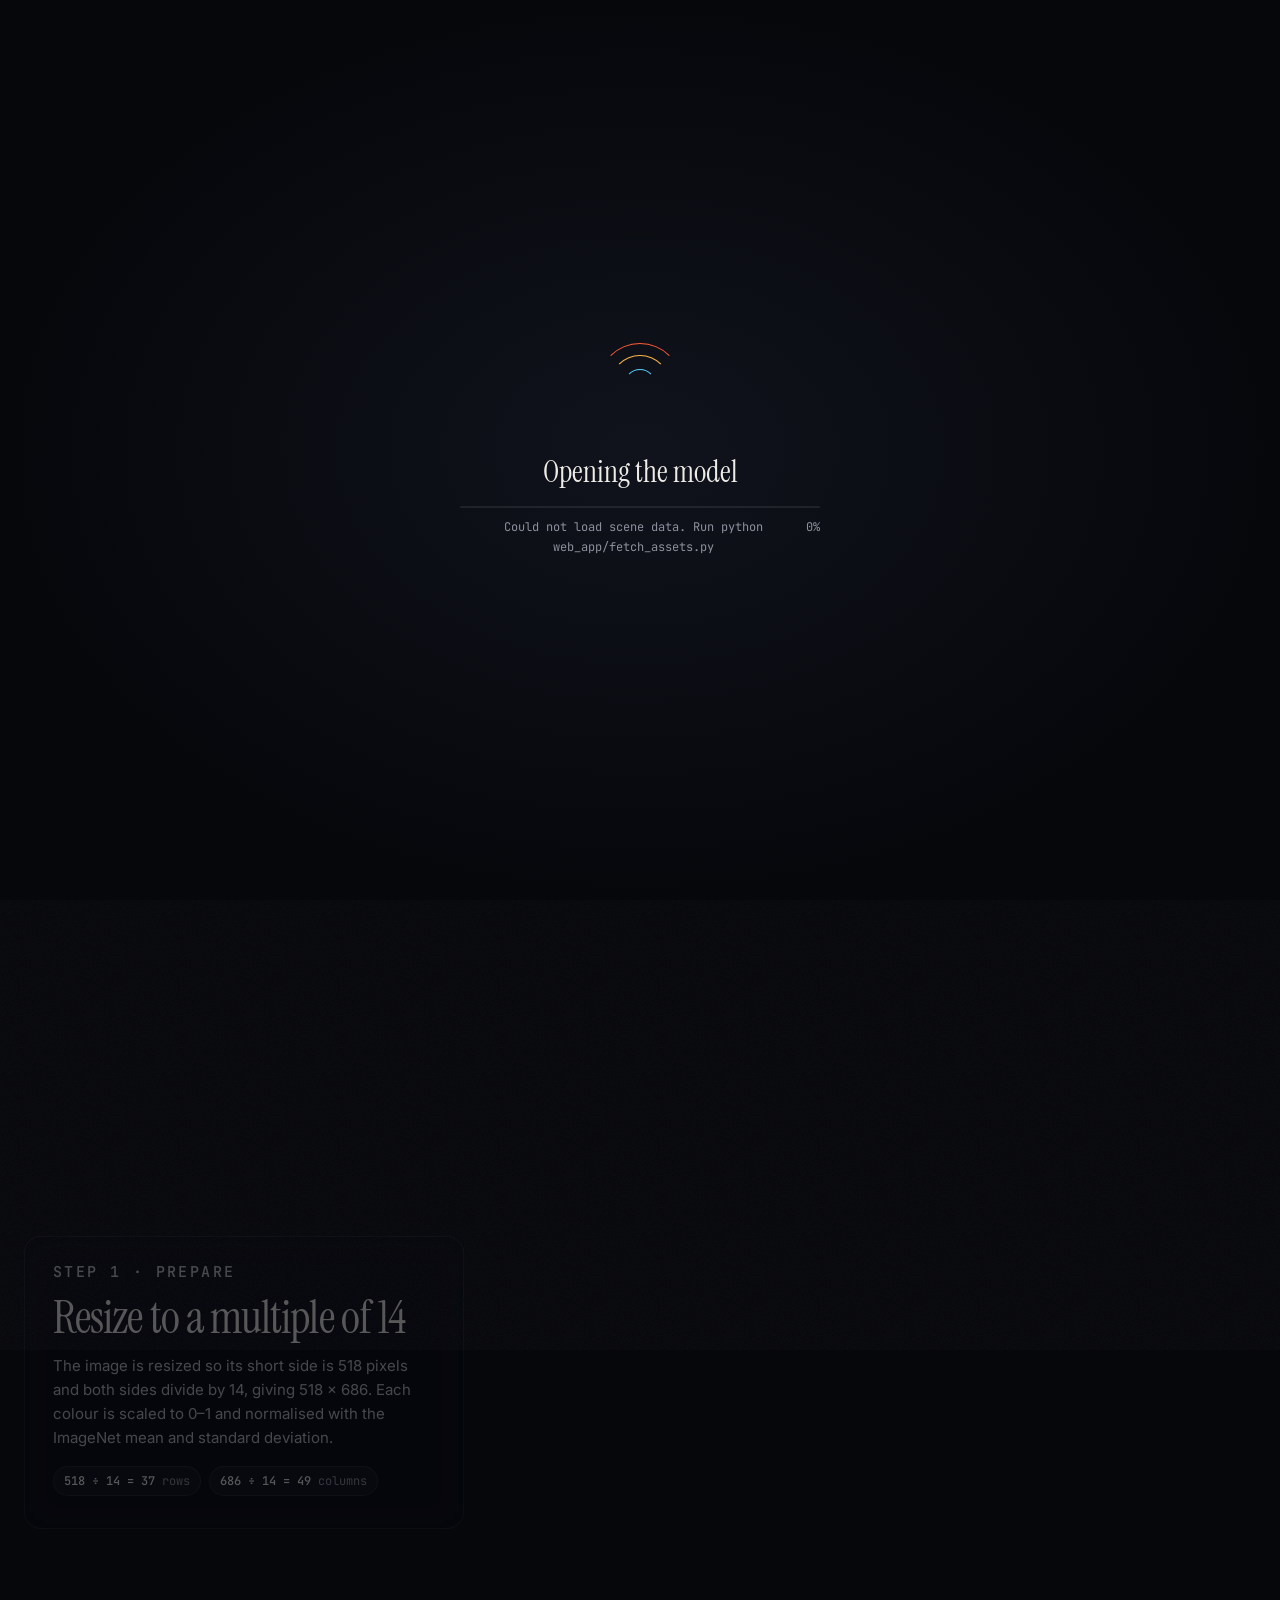
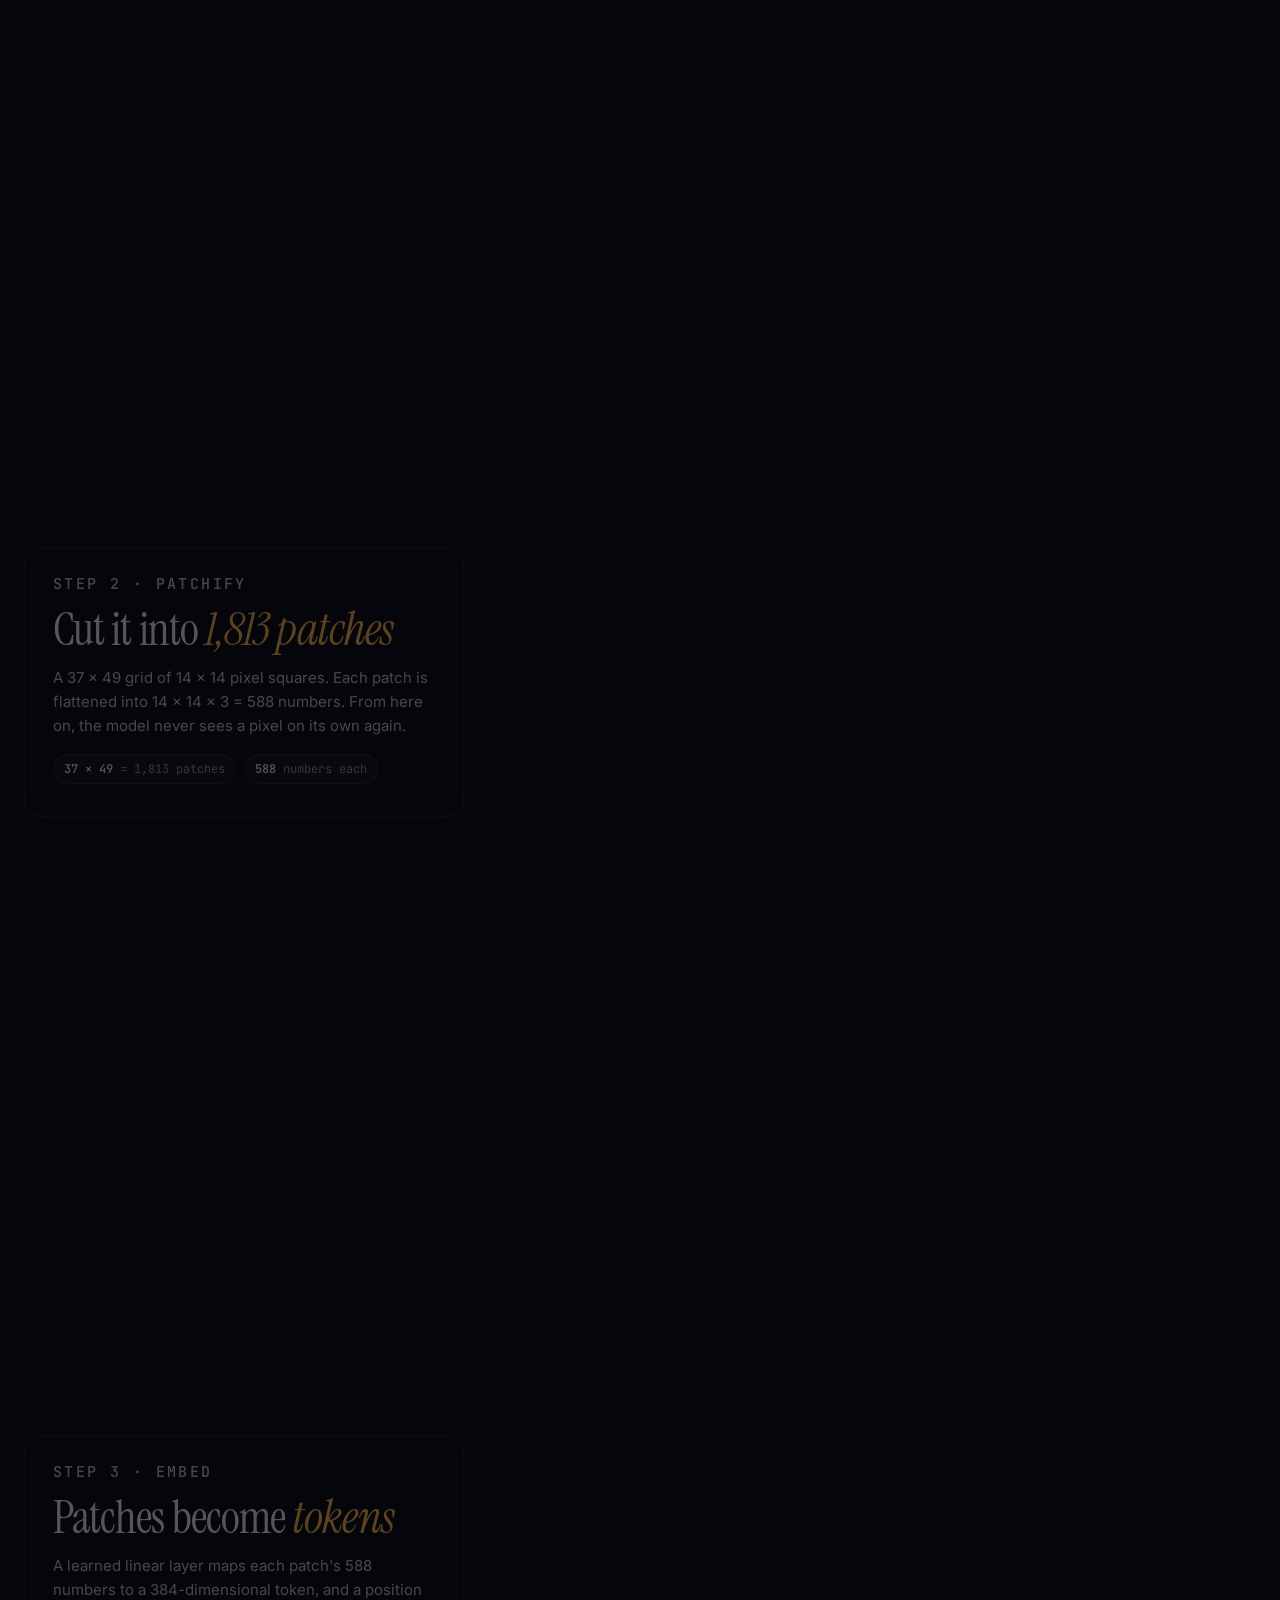
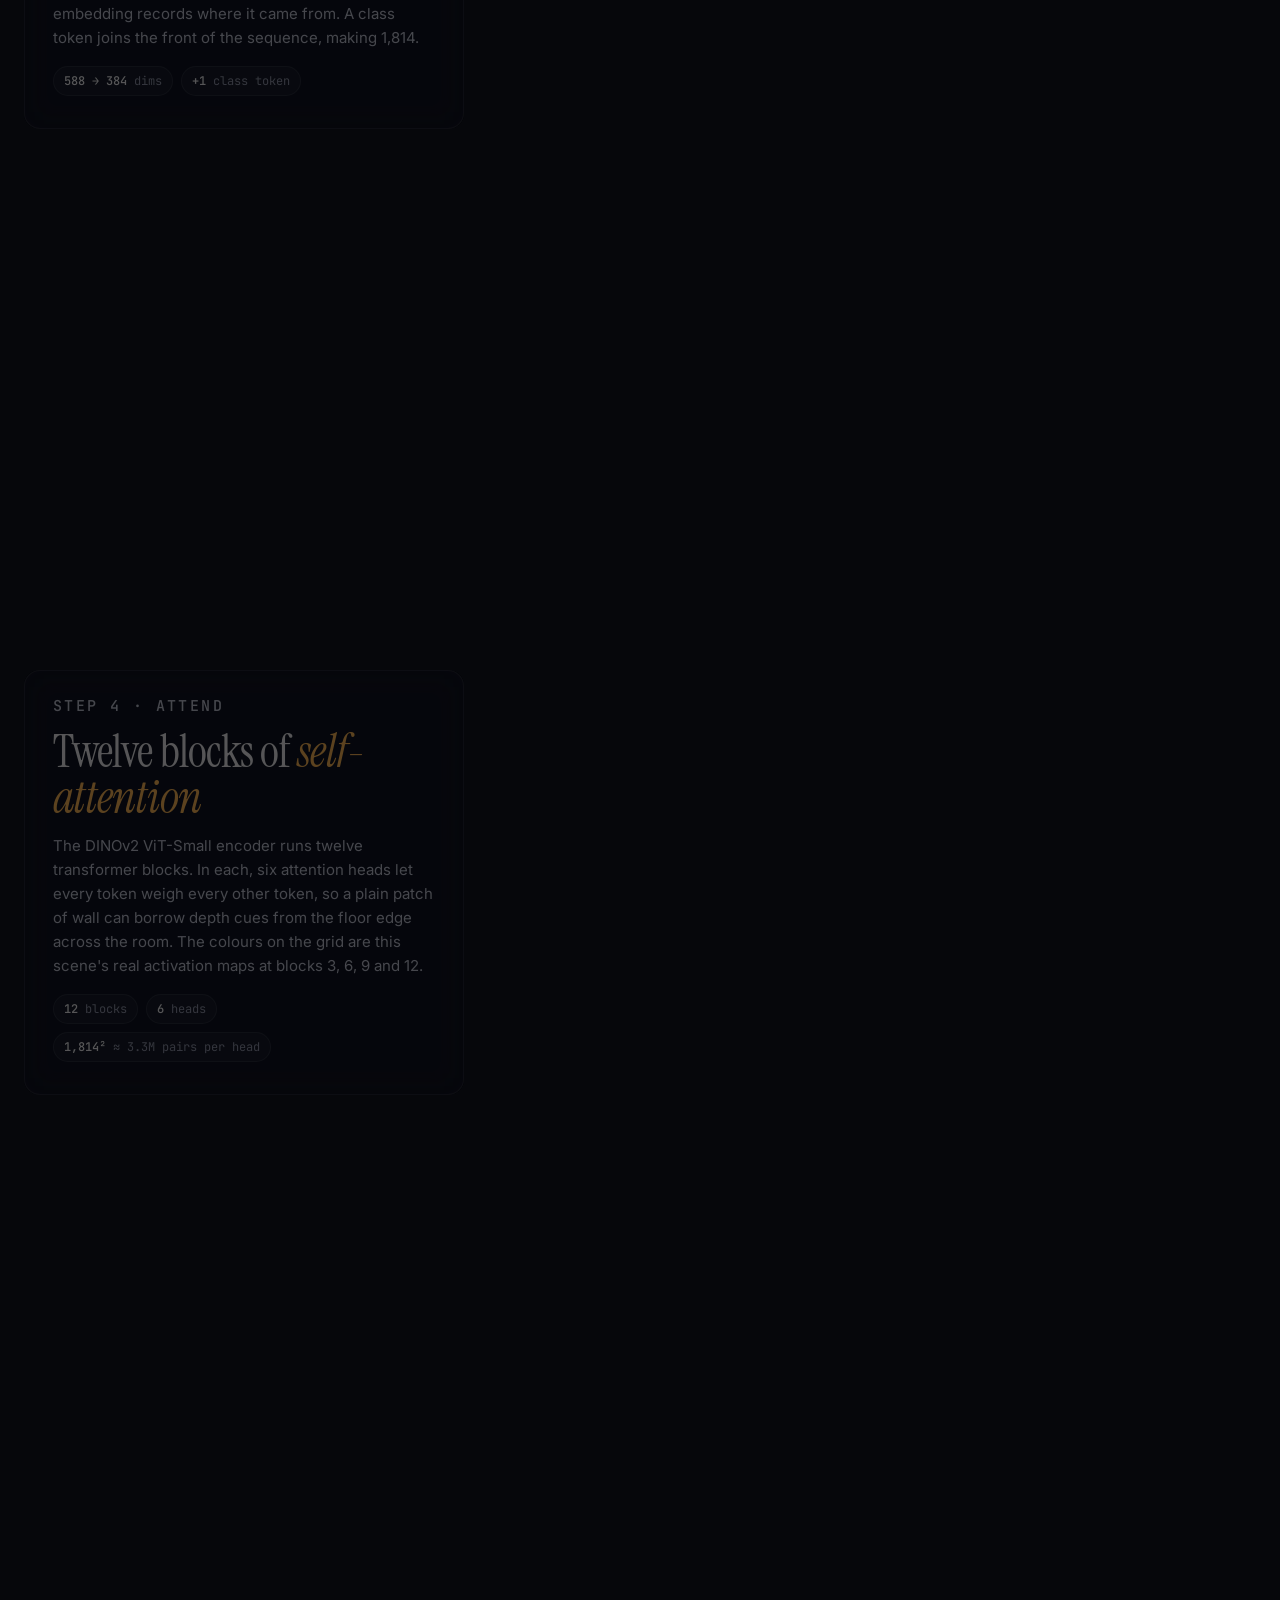
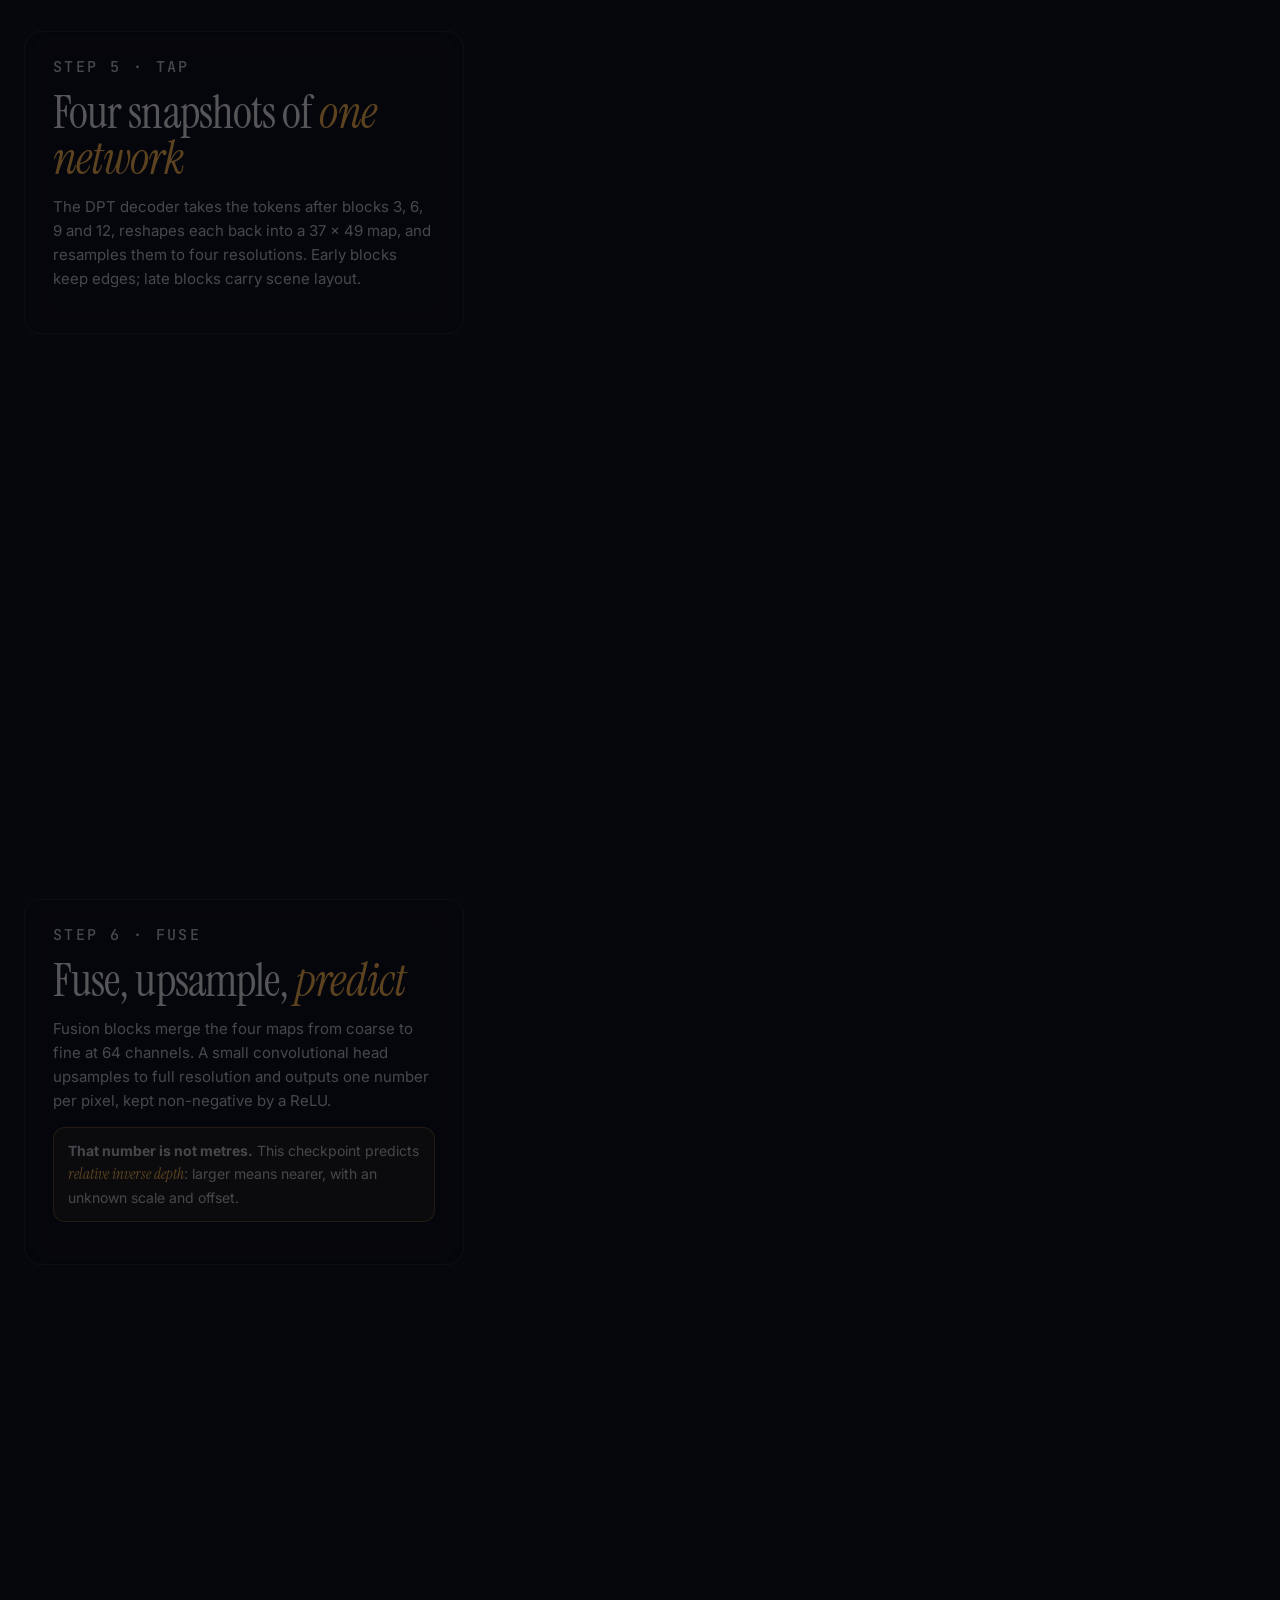
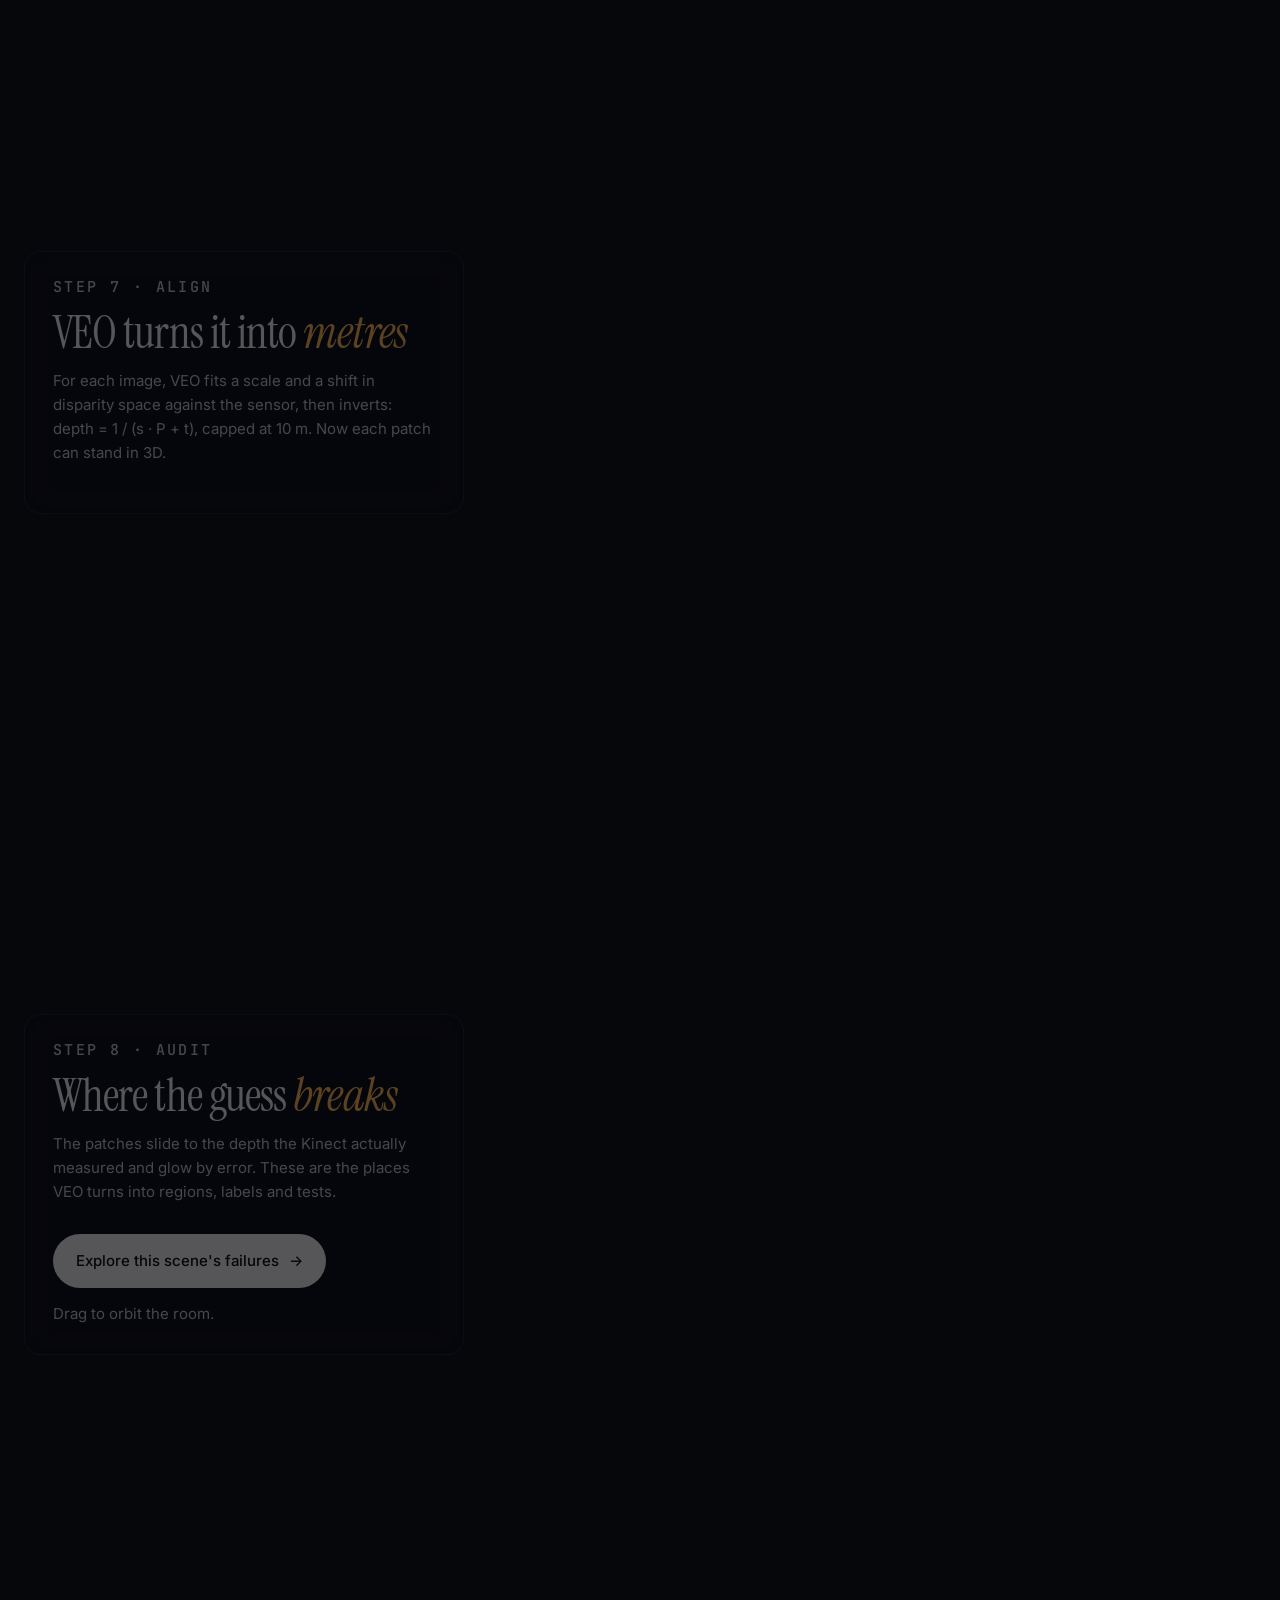
==== commit c070870a: "rebuild model lab, share core helpers, drop old assets" ====
--- a/web_app/model_lab.html
+++ b/web_app/model_lab.html
@@ -1,2345 +1,144 @@
-<!DOCTYPE html>
+<!doctype html>
 <html lang="en">
 <head>
-  <meta charset="UTF-8">
-  <meta name="viewport" content="width=device-width, initial-scale=1.0">
-  <title>Inside Depth Anything V2 | A Cinematic 3D Teaching Experience</title>
-  
+  <meta charset="utf-8">
+  <meta name="viewport" content="width=device-width, initial-scale=1">
+  <title>VEO Model Lab</title>
+  <meta name="description" content="Scroll through Depth Anything V2 Small, from a photograph to patches, tokens, twelve transformer blocks, the DPT decoder and a depth map, using a real NYU Depth V2 test scene.">
+  <meta name="theme-color" content="#06070b">
   <link rel="icon" type="image/svg+xml" href="assets/favicon.svg">
   <link rel="alternate icon" href="favicon.ico">
-  
-  <!-- FontAwesome Icons & Tailwind Stylesheet -->
-  <link rel="stylesheet" href="assets/fontawesome/all.min.css">
-  <link rel="stylesheet" href="assets/css/tailwind.min.css">
-  
-  <!-- Offline 3D Engine: Three.js r128 & OrbitControls -->
-  <script src="assets/js/three.min.js"></script>
-  <script src="assets/js/OrbitControls.js"></script>
-  
-  <!-- Precomputed Ground-Truth Dataset (NYU Depth V2, Authentic DINOv2 Activations & 3D Meshes) -->
-  <script src="data/app_data_v2.js"></script>
+  <link rel="preconnect" href="https://fonts.googleapis.com">
+  <link rel="preconnect" href="https://fonts.gstatic.com" crossorigin>
+  <link rel="stylesheet" href="https://fonts.googleapis.com/css2?family=Instrument+Serif:ital@0;1&family=Inter:wght@400;500;600;700&family=JetBrains+Mono:wght@400;500;600&display=swap">
+  <link rel="stylesheet" href="assets/css/site.css">
+  <link rel="stylesheet" href="assets/css/lab.css">
+</head>
+<body class="lab-page">
 
-  <style>
-    @import url('https://fonts.googleapis.com/css2?family=Newsreader:ital,opsz,wght@0,6..72,400;0,6..72,500;0,6..72,600;1,6..72,400&family=Inter:wght@300;400;500;600;700&family=JetBrains+Mono:wght@400;500;600;700&display=swap');
-    
-    :root {
-      --bg-ivory: #F6F3EA;
-      --surface-beige: #EAE2D2;
-      --surface-card: #FDFBF7;
-      --surface-alt: #E2D9C7;
-      --olive-primary: #68734D;
-      --olive-dark: #414A32;
-      --olive-light: #E8ECE2;
-      --warm-brown: #8B6849;
-      --text-dark: #302F27;
-      --text-muted: #777466;
-      --border-subtle: #D9D1C2;
-      --error-terracotta: #C8755A;
-      --sage-green: #5A7A54;
-      --gold-accent: #C49A58;
-      --blue-accent: #2B4B7C;
-    }
-    
-    * { box-sizing: border-box; margin: 0; padding: 0; }
-    
-    body {
-      font-family: 'Inter', -apple-system, BlinkMacSystemFont, "Segoe UI", Roboto, sans-serif;
-      background-color: var(--bg-ivory);
-      color: var(--text-dark);
-      overflow: hidden;
-      width: 100vw;
-      height: 100vh;
-      user-select: none;
-    }
-    
-    .font-serif { font-family: 'Newsreader', Georgia, serif; }
-    .font-mono { font-family: 'JetBrains Mono', monospace; }
-    
-    /* Top Cinematic Header */
-    .film-header {
-      position: absolute;
-      top: 0; left: 0; right: 0;
-      height: 52px;
-      background: rgba(246, 243, 234, 0.94);
-      backdrop-filter: blur(10px);
-      border-bottom: 1px solid var(--border-subtle);
-      z-index: 50;
-      display: flex;
-      align-items: center;
-      justify-content: space-between;
-      padding: 0 20px;
-    }
-    
-    /* Central 3D Canvas - Dominates the Screen */
-    #canvas-container {
-      position: absolute;
-      top: 52px; left: 0; right: 0; bottom: 0;
-      width: 100%;
-      height: calc(100vh - 52px);
-      z-index: 10;
-      background: var(--bg-ivory);
-    }
-    
-    /* Macro Overview Hero Card */
-    .overview-hero-card {
-      position: absolute;
-      top: 90px;
-      left: 50%;
-      transform: translateX(-50%);
-      background: rgba(253, 251, 247, 0.96);
-      backdrop-filter: blur(12px);
-      border: 1px solid var(--border-subtle);
-      border-radius: 16px;
-      padding: 20px 32px;
-      box-shadow: 0 12px 36px rgba(48, 47, 39, 0.09);
-      z-index: 40;
-      display: flex;
-      flex-direction: column;
-      align-items: center;
-      text-align: center;
-      max-width: 840px;
-      width: 90%;
-      transition: all 0.4s ease;
-    }
-    .overview-hero-card.hidden {
-      opacity: 0;
-      transform: translate(-50%, -30px);
-      pointer-events: none;
-    }
-    
-    /* Cinematic Subtitle & Transport Overlay */
-    .cinema-overlay {
-      position: absolute;
-      bottom: 24px;
-      left: 50%;
-      transform: translateX(-50%);
-      width: min(880px, 94vw);
-      background: rgba(253, 251, 247, 0.96);
-      backdrop-filter: blur(16px);
-      border: 1px solid var(--border-subtle);
-      border-radius: 20px;
-      padding: 16px 24px;
-      box-shadow: 0 16px 48px rgba(48, 47, 39, 0.12);
-      z-index: 45;
-      display: flex;
-      flex-direction: column;
-      gap: 12px;
-      transition: all 0.35s cubic-bezier(0.16, 1, 0.3, 1);
-    }
-    .cinema-overlay.hidden {
-      opacity: 0;
-      transform: translate(-50%, 40px);
-      pointer-events: none;
-    }
-    
-    /* Clean Documentary Subtitle Display */
-    .subtitle-box {
-      display: flex;
-      flex-direction: column;
-      gap: 4px;
-      text-align: center;
-    }
-    .subtitle-tag {
-      font-size: 10.5px;
-      font-family: 'JetBrains Mono', monospace;
-      font-weight: 700;
-      letter-spacing: 0.08em;
-      text-transform: uppercase;
-      color: var(--olive-primary);
-    }
-    .subtitle-text {
-      font-family: 'Newsreader', Georgia, serif;
-      font-size: 17px;
-      line-height: 1.4;
-      color: var(--text-dark);
-      font-weight: 500;
-      min-height: 48px;
-      display: flex;
-      align-items: center;
-      justify-content: center;
-    }
-    
-    /* Progress Track & Scrubber */
-    .timeline-container {
-      display: flex;
-      align-items: center;
-      gap: 6px;
-      width: 100%;
-    }
-    .timeline-segment {
-      flex: 1;
-      height: 5px;
-      background: var(--border-subtle);
-      border-radius: 9999px;
-      cursor: pointer;
-      transition: all 0.25s ease;
-      position: relative;
-    }
-    .timeline-segment:hover { background: var(--olive-light); }
-    .timeline-segment.active {
-      background: var(--olive-primary);
-      box-shadow: 0 0 8px rgba(104, 115, 77, 0.5);
-    }
-    .timeline-segment.completed { background: var(--sage-green); }
-    
-    /* Cinema Transport Controls Bar */
-    .transport-bar {
-      display: flex;
-      align-items: center;
-      justify-content: space-between;
-      padding-top: 8px;
-      border-top: 1px solid rgba(217, 209, 194, 0.6);
-    }
-    .btn-transport {
-      padding: 6px 14px;
-      border-radius: 10px;
-      font-size: 12px;
-      font-weight: 600;
-      display: inline-flex;
-      align-items: center;
-      gap: 6px;
-      cursor: pointer;
-      border: 1px solid var(--border-subtle);
-      background: var(--bg-ivory);
-      color: var(--text-dark);
-      transition: all 0.15s ease;
-    }
-    .btn-transport:hover {
-      background: var(--surface-beige);
-      border-color: var(--text-muted);
-    }
-    .btn-transport.primary {
-      background: var(--olive-primary);
-      color: #FFFFFF;
-      border-color: var(--olive-dark);
-      box-shadow: 0 2px 8px rgba(104, 115, 77, 0.3);
-    }
-    .btn-transport.primary:hover {
-      background: var(--olive-dark);
-    }
-    
-    /* Collapsible Technical Inspection Drawer (Closed by default) */
-    .technical-drawer {
-      position: absolute;
-      bottom: 120px;
-      left: 50%;
-      transform: translateX(-50%);
-      width: min(840px, 92vw);
-      background: rgba(255, 255, 255, 0.98);
-      border: 1px solid var(--border-subtle);
-      border-radius: 16px;
-      padding: 16px 22px;
-      box-shadow: 0 20px 50px rgba(0,0,0,0.12);
-      z-index: 48;
-      max-height: 0;
-      overflow: hidden;
-      opacity: 0;
-      pointer-events: none;
-      transition: all 0.35s cubic-bezier(0.16, 1, 0.3, 1);
-    }
-    .technical-drawer.open {
-      max-height: 480px;
-      opacity: 1;
-      pointer-events: auto;
-    }
+<div id="loader" aria-live="polite">
+  <div class="loader-inner">
+    <div class="loader-ring"><span></span><span></span><span></span></div>
+    <div class="loader-title">Opening the model</div>
+    <div class="loader-bar"><i id="loader-fill"></i></div>
+    <div class="loader-meta mono"><span id="loader-text">Loading NYU Depth V2 scenes</span> <span id="loader-pct">0%</span></div>
+  </div>
+</div>
 
-    /* Dedicated Floating Pedagogical HUDs */
-    .pedagogical-hud {
-      position: absolute;
-      top: 68px;
-      left: 20px;
-      width: 360px;
-      max-height: calc(100vh - 210px);
-      overflow-y: auto;
-      background: rgba(253, 251, 247, 0.96);
-      backdrop-filter: blur(14px);
-      border: 1px solid var(--border-subtle);
-      border-radius: 16px;
-      padding: 14px 16px;
-      box-shadow: 0 12px 36px rgba(48, 47, 39, 0.12);
-      z-index: 42;
-      transition: all 0.35s cubic-bezier(0.16, 1, 0.3, 1);
-      display: flex;
-      flex-direction: column;
-      gap: 10px;
-    }
-    .pedagogical-hud.hidden {
-      opacity: 0;
-      transform: translateY(-16px);
-      pointer-events: none;
-    }
-    .hud-title-badge {
-      font-size: 10px;
-      font-family: 'JetBrains Mono', monospace;
-      font-weight: 700;
-      text-transform: uppercase;
-      letter-spacing: 0.08em;
-      color: var(--olive-primary);
-      display: flex;
-      align-items: center;
-      gap: 6px;
-    }
-    .hud-header {
-      font-family: 'Newsreader', Georgia, serif;
-      font-size: 16px;
-      font-weight: 600;
-      color: var(--text-dark);
-      line-height: 1.25;
-    }
-    .calc-step-row {
-      display: flex;
-      align-items: center;
-      justify-content: space-between;
-      padding: 6px 8px;
-      background: var(--bg-ivory);
-      border: 1px solid var(--border-subtle);
-      border-radius: 8px;
-      font-size: 11px;
-      font-family: 'JetBrains Mono', monospace;
-    }
-    .calc-step-row.highlight {
-      background: #F4EFE6;
-      border-color: var(--gold-accent);
-      box-shadow: 0 0 6px rgba(196, 154, 88, 0.2);
-    }
-    .prob-bar-container {
-      width: 100%;
-      height: 6px;
-      background: var(--border-subtle);
-      border-radius: 9999px;
-      overflow: hidden;
-      margin-top: 4px;
-    }
-    .prob-bar-fill {
-      height: 100%;
-      border-radius: 9999px;
-      transition: width 0.4s ease;
-    }
+<div class="grain" aria-hidden="true"></div>
+<div class="scroll-progress" aria-hidden="true"><i id="scroll-fill"></i></div>
 
-    /* Mode Pill */
-    .mode-pill {
-      font-size: 10.5px;
-      font-family: 'JetBrains Mono', monospace;
-      padding: 4px 10px;
-      border-radius: 10px;
-      cursor: pointer;
-      display: inline-flex;
-      align-items: center;
-      gap: 6px;
-      transition: all 0.2s ease;
-    }
-    .mode-pill.active {
-      background: var(--olive-primary);
-      color: #FFFFFF;
-      font-weight: 600;
-    }
-  </style>
-</head>
-<body>
+<header class="nav scrolled" id="nav">
+  <a class="brand" href="index.html" aria-label="Back to the Vision Error Observatory">
+    <svg viewBox="0 0 32 32" width="26" height="26" aria-hidden="true"><circle cx="16" cy="16" r="13" fill="none" stroke="currentColor" stroke-width="1.6" opacity=".35"/><circle cx="16" cy="16" r="8" fill="none" stroke="currentColor" stroke-width="1.6" opacity=".7"/><circle cx="16" cy="16" r="3" fill="var(--hot)"/></svg>
+    <span>VEO</span><span class="brand-sub">Model Lab</span>
+  </a>
+  <div class="lab-scenes" id="lab-scenes" role="tablist" aria-label="Scene"></div>
+  <a class="nav-cta" href="index.html#explore"><span aria-hidden="true">←</span> <span>Observatory</span></a>
+</header>
 
-  <!-- Film Header -->
-  <header id="film-header" class="film-header">
-    <div style="display: flex; align-items: center; gap: 14px;">
-      <a href="index.html" class="btn-transport" style="text-decoration: none;" title="Return to Vision Error Observatory">
-        <i class="fa-solid fa-arrow-left"></i>
-        <span>VEO Observatory</span>
-      </a>
-      <div>
-        <h1 class="font-serif" style="font-size: 17px; font-weight: 600; color: var(--text-dark);">
-          Depth Anything V2
-        </h1>
-        <p style="font-size: 10.5px; color: var(--text-muted);">
-          A Cinematic 3D Teaching Experience
-        </p>
-      </div>
+<canvas id="lab-canvas" aria-label="3D walk-through of Depth Anything V2 Small processing the selected scene"></canvas>
+<div class="lab-fade" aria-hidden="true"></div>
+
+<aside class="lab-hud mono" aria-live="polite">
+  <div class="hud-k">Tensor</div>
+  <div class="tensor" id="hud-tensor">[1, 3, 480, 640]</div>
+  <div class="hud-k">Stage</div>
+  <div id="hud-stage">Photograph</div>
+  <div class="hud-steps" id="hud-steps"></div>
+</aside>
+
+<main class="lab-steps" id="steps">
+
+  <section class="step" data-tensor="[1, 3, 480, 640]" data-stage="Photograph">
+    <div class="step-card">
+      <p class="kicker">Model Lab · Depth Anything V2 Small</p>
+      <h1>How a network <em>guesses depth</em> from one photo</h1>
+      <p>Scroll to follow a real NYU Depth V2 test image through the model VEO audits, from pixels to a 3D room. Every picture below comes from this scene's exported data.</p>
+      <div class="facts"><span><b>640 × 480</b> pixels</span><span><b>921,600</b> colour values</span></div>
+      <div class="scroll-cue mono">scroll <span aria-hidden="true">↓</span></div>
     </div>
+  </section>
 
-    <!-- Chapter Selector Dropdown / Navigator -->
-    <div style="display: flex; align-items: center; gap: 10px;">
-      <div style="display: flex; align-items: center; gap: 6px; font-size: 11px; font-family: 'JetBrains Mono', monospace;">
-        <span style="color: var(--text-muted);">Chapter:</span>
-        <select id="chapter-select" onchange="jumpToChapter(parseInt(this.value))" style="background: var(--surface-card); border: 1px solid var(--border-subtle); border-radius: 8px; padding: 4px 10px; font-size: 11px; color: var(--text-dark); font-weight: 600;">
-          <option value="1">1. A Photograph Becomes Numbers</option>
-          <option value="2">2. Pixels Become Patches & Tokens</option>
-          <option value="3">3. The Transformer Connects Information</option>
-          <option value="4">4. The Decoder Combines Features</option>
-          <option value="5">5. A Depth Map Becomes a 3D Scene</option>
-        </select>
-      </div>
+  <section class="step" data-tensor="[1, 3, 518, 686]" data-stage="Resize and normalise">
+    <div class="step-card">
+      <p class="kicker">Step 1 · Prepare</p>
+      <h2>Resize to a multiple of 14</h2>
+      <p>The image is resized so its short side is 518 pixels and both sides divide by 14, giving 518 × 686. Each colour is scaled to 0–1 and normalised with the ImageNet mean and standard deviation.</p>
+      <div class="facts"><span><b>518 ÷ 14 = 37</b> rows</span><span><b>686 ÷ 14 = 49</b> columns</span></div>
+    </div>
+  </section>
 
-      <!-- Conceptual Example vs Actual Model Data Toggle -->
-      <div style="display: flex; align-items: center; background: var(--surface-card); border: 1px solid var(--border-subtle); border-radius: 12px; padding: 2px;">
-        <button id="toggle-example-btn" onclick="setDataMode('example')" class="mode-pill active" title="Switch to friendly simplified pedagogical numbers">
-          <i class="fa-solid fa-graduation-cap"></i>
-          <span>Pedagogical Example</span>
-        </button>
-        <button id="toggle-actual-btn" onclick="setDataMode('actual')" class="mode-pill" style="border: none; background: transparent; color: var(--text-muted);" title="Switch to authentic PyTorch checkpoint telemetry">
-          <i class="fa-solid fa-microchip"></i>
-          <span>Actual Model Data</span>
-        </button>
-      </div>
+  <section class="step" data-tensor="[1, 1813, 588]" data-stage="Patches">
+    <div class="step-card">
+      <p class="kicker">Step 2 · Patchify</p>
+      <h2>Cut it into <em>1,813 patches</em></h2>
+      <p>A 37 × 49 grid of 14 × 14 pixel squares. Each patch is flattened into 14 × 14 × 3 = 588 numbers. From here on, the model never sees a pixel on its own again.</p>
+      <div class="facts"><span><b>37 × 49</b> = 1,813 patches</span><span><b>588</b> numbers each</span></div>
+    </div>
+  </section>
 
-      <!-- Narration Toggle -->
-      <button id="btn-narration-toggle" onclick="toggleVoiceNarration()" class="btn-transport" title="Toggle audio voice narration">
-        <i id="icon-narration" class="fa-solid fa-volume-high" style="color: var(--olive-primary);"></i>
-        <span id="label-narration">Narration: ON</span>
-      </button>
+  <section class="step" data-tensor="[1, 1814, 384]" data-stage="Tokens">
+    <div class="step-card">
+      <p class="kicker">Step 3 · Embed</p>
+      <h2>Patches become <em>tokens</em></h2>
+      <p>A learned linear layer maps each patch's 588 numbers to a 384-dimensional token, and a position embedding records where it came from. A class token joins the front of the sequence, making 1,814.</p>
+      <div class="facts"><span><b>588 → 384</b> dims</span><span><b>+1</b> class token</span></div>
+    </div>
+  </section>
 
-      <!-- Technical Drawer Toggle -->
-      <button onclick="toggleTechnicalDrawer()" class="btn-transport" style="border-color: rgba(139, 104, 73, 0.4); background: #FDF8F3;" title="Open detailed mathematical formulas and tensor shapes">
-        <i class="fa-solid fa-square-root-variable" style="color: var(--warm-brown);"></i>
-        <span id="label-tech-toggle">Inspect Mathematics ▾</span>
-      </button>
+  <section class="step" data-tensor="[1, 1814, 384]" data-stage="Transformer blocks">
+    <div class="step-card">
+      <p class="kicker">Step 4 · Attend</p>
+      <h2>Twelve blocks of <em>self-attention</em></h2>
+      <p>The DINOv2 ViT-Small encoder runs twelve transformer blocks. In each, six attention heads let every token weigh every other token, so a plain patch of wall can borrow depth cues from the floor edge across the room. The colours on the grid are this scene's real activation maps at blocks 3, 6, 9 and 12.</p>
+      <div class="facts"><span><b>12</b> blocks</span><span><b>6</b> heads</span><span><b>1,814²</b> ≈ 3.3M pairs per head</span></div>
+    </div>
+  </section>
 
-      <!-- Architecture Map -->
-      <button onclick="returnToOverview()" class="btn-transport" title="View complete 6-stage architecture map">
-        <i class="fa-solid fa-sitemap"></i>
-        <span>Overview Map</span>
-      </button>
+  <section class="step" data-tensor="4 × [1, 384, 37, 49]" data-stage="Four taps">
+    <div class="step-card">
+      <p class="kicker">Step 5 · Tap</p>
+      <h2>Four snapshots of <em>one network</em></h2>
+      <p>The DPT decoder takes the tokens after blocks 3, 6, 9 and 12, reshapes each back into a 37 × 49 map, and resamples them to four resolutions. Early blocks keep edges; late blocks carry scene layout.</p>
+      <div class="fm-legend" id="fm-legend"></div>
     </div>
-  </header>
+  </section>
 
-  <!-- Central 3D Canvas -->
-  <div id="canvas-container"></div>
+  <section class="step" data-tensor="[1, 1, 518, 686]" data-stage="Fuse and predict">
+    <div class="step-card">
+      <p class="kicker">Step 6 · Fuse</p>
+      <h2>Fuse, upsample, <em>predict</em></h2>
+      <p>Fusion blocks merge the four maps from coarse to fine at 64 channels. A small convolutional head upsamples to full resolution and outputs one number per pixel, kept non-negative by a ReLU.</p>
+      <p class="warn"><b>That number is not metres.</b> This checkpoint predicts <em>relative inverse depth</em>: larger means nearer, with an unknown scale and offset.</p>
+    </div>
+  </section>
 
-  <!-- Macro Overview Mode: Hero Banner -->
-  <div id="overview-hero" class="overview-hero-card">
-    <span style="display: inline-flex; align-items: center; gap: 6px; background: var(--olive-light); color: var(--olive-dark); border: 1px solid rgba(104, 115, 77, 0.3); border-radius: 20px; padding: 4px 14px; font-size: 11px; font-family: 'JetBrains Mono', monospace; font-weight: 700; text-transform: uppercase; margin-bottom: 10px;">
-      <i class="fa-solid fa-film"></i> Interactive 3D Educational Film
-    </span>
-    <h2 class="font-serif" style="font-size: 24px; font-weight: 600; line-height: 1.35; margin-bottom: 10px; color: var(--text-dark);">
-      "The model takes an ordinary colour image, processes it through a neural network, and predicts how far different parts of the scene are from the camera."
-    </h2>
-    <p style="font-size: 13px; color: var(--text-muted); max-width: 680px; line-height: 1.55; margin-bottom: 18px;">
-      A 5-minute guided cinematic journey showing how Depth Anything V2 converts light into numbers, tokens, self-attention, and a reconstructed 3D world.
-    </p>
-    <div style="display: flex; gap: 12px;">
-      <button onclick="startFilm()" class="btn-transport primary" style="padding: 10px 22px; font-size: 13.5px;">
-        <i class="fa-solid fa-play"></i>
-        <span>Start 5-Minute Film</span>
-      </button>
-      <button onclick="zoomToOverview()" class="btn-transport" style="padding: 10px 18px; font-size: 13.5px;">
-        <i class="fa-solid fa-arrows-to-eye"></i>
-        <span>Explore 3D Architecture Map</span>
-      </button>
+  <section class="step" data-tensor="depth = 1 / (s · P + t)" data-stage="Align to metres">
+    <div class="step-card">
+      <p class="kicker">Step 7 · Align</p>
+      <h2>VEO turns it into <em>metres</em></h2>
+      <p>For each image, VEO fits a scale and a shift in disparity space against the sensor, then inverts: depth = 1 / (s · P + t), capped at 10 m. Now each patch can stand in 3D.</p>
+      <div class="facts" id="align-facts"></div>
     </div>
-  </div>
+  </section>
 
-  <!-- MOMENT 1 HUD: Pixel Grid & Normalization Inspector (Active during Chapter 1) -->
-  <div id="hud-pixel-grid" class="pedagogical-hud hidden">
-    <div class="hud-title-badge">
-      <i class="fa-solid fa-table-cells"></i> Moment 1: RGB to Tensor
+  <section class="step" data-tensor="|log(pred / truth)|" data-stage="Compare with sensor">
+    <div class="step-card">
+      <p class="kicker">Step 8 · Audit</p>
+      <h2>Where the guess <em>breaks</em></h2>
+      <p>The patches slide to the depth the Kinect actually measured and glow by error. These are the places VEO turns into regions, labels and tests.</p>
+      <div class="facts" id="audit-facts"></div>
+      <a class="btn btn-primary magnetic" href="index.html#explore">Explore this scene's failures <span aria-hidden="true">→</span></a>
+      <p class="muted small hint-orbit">Drag to orbit the room.</p>
     </div>
-    <div class="hud-header" id="hud-pg-title">Understanding the Pixel Grid</div>
-    <div style="font-size: 11.5px; color: var(--text-muted); line-height: 1.45;" id="hud-pg-desc">
-      Every image is a 2D matrix of coordinate pixels $(x, y)$, each storing three colour channels.
-    </div>
-    
-    <!-- 2D Canvas Magnifier for Pixel Coordinate (Thumbnail 1 Style) -->
-    <div style="background: #FFFFFF; border: 1px solid var(--border-subtle); border-radius: 10px; padding: 6px; display: flex; flex-direction: column; align-items: center; gap: 4px;">
-      <canvas id="pixel-grid-canvas" width="310" height="150" style="width: 100%; border-radius: 6px; background: #FAF7F0;"></canvas>
-      <div style="display: flex; justify-content: space-between; width: 100%; font-size: 10px; font-family: 'JetBrains Mono', monospace; color: var(--text-muted); padding: 0 4px;">
-        <span id="canvas-coord-label">Target: (X: 210, Y: 140)</span>
-        <span id="canvas-rgb-label">RGB: [192, 178, 160]</span>
-      </div>
-    </div>
+  </section>
 
-    <!-- Live Step-by-Step Normalization Calculation Table -->
-    <div id="hud-norm-box" style="display: flex; flex-direction: column; gap: 6px;">
-      <div style="font-size: 10.5px; font-weight: 700; font-family: 'JetBrains Mono', monospace; color: var(--olive-dark);">
-        STEP-BY-STEP NORMALIZATION: ( (x / 255.0) - μ ) / σ
-      </div>
-      <div class="calc-step-row" id="norm-row-r">
-        <span style="color: #D32F2F; font-weight: 700;">RED</span>
-        <span id="norm-math-r">192 / 255 = 0.753 - 0.485 = +0.268 / 0.229 = <strong style="color: var(--olive-primary);">+1.17</strong></span>
-      </div>
-      <div class="calc-step-row" id="norm-row-g">
-        <span style="color: #388E3C; font-weight: 700;">GREEN</span>
-        <span id="norm-math-g">178 / 255 = 0.698 - 0.456 = +0.242 / 0.224 = <strong style="color: var(--olive-primary);">+1.08</strong></span>
-      </div>
-      <div class="calc-step-row" id="norm-row-b">
-        <span style="color: #1976D2; font-weight: 700;">BLUE</span>
-        <span id="norm-math-b">160 / 255 = 0.627 - 0.406 = +0.221 / 0.225 = <strong style="color: var(--olive-primary);">+0.98</strong></span>
-      </div>
-      <div style="font-size: 10px; font-family: 'JetBrains Mono', monospace; color: var(--text-muted); background: var(--surface-card); border: 1px dashed var(--border-subtle); border-radius: 6px; padding: 4px 8px; text-align: center;" id="norm-tensor-shape">
-        Assembled Tensor: [1, 3, 518, 686] (1,066,044 float32 numbers)
-      </div>
-    </div>
-  </div>
+</main>
 
-  <!-- MOMENT 2 HUD: Transformer Attention Mechanism (Active during Chapter 3) -->
-  <div id="hud-attention-flow" class="pedagogical-hud hidden">
-    <div class="hud-title-badge">
-      <i class="fa-solid fa-diagram-project"></i> Moment 2: Transformer Attention
-    </div>
-    <div class="hud-header" id="hud-attn-title">Query, Key & Value Interaction</div>
-    <div style="font-size: 11.5px; color: var(--text-muted); line-height: 1.45;" id="hud-attn-desc">
-      A smooth patch cannot determine depth alone. It compares its Query against other Keys to borrow context.
-    </div>
-
-    <!-- Interactive Architecture Flowchart (Thumbnail 2 Style) -->
-    <div style="background: #FFFFFF; border: 1px solid var(--border-subtle); border-radius: 10px; padding: 10px; display: flex; flex-direction: column; gap: 8px;">
-      
-      <!-- Stage A: Projections -->
-      <div style="display: flex; gap: 6px; justify-content: space-between;">
-        <div style="flex: 1; background: #FFEBEE; border: 1px solid #FFCDD2; border-radius: 6px; padding: 4px; text-align: center; font-size: 10px; font-family: 'JetBrains Mono', monospace;">
-          <strong style="color: #D32F2F;">Query (Q)</strong><br><span style="font-size: 9px; color: #777;">Seeker (64-d)</span>
-        </div>
-        <div style="flex: 1; background: #FFF8E1; border: 1px solid #FFE082; border-radius: 6px; padding: 4px; text-align: center; font-size: 10px; font-family: 'JetBrains Mono', monospace;">
-          <strong style="color: #F57C00;">Key (K)</strong><br><span style="font-size: 9px; color: #777;">Offer (64-d)</span>
-        </div>
-        <div style="flex: 1; background: #E3F2FD; border: 1px solid #BBDEFB; border-radius: 6px; padding: 4px; text-align: center; font-size: 10px; font-family: 'JetBrains Mono', monospace;">
-          <strong style="color: #1976D2;">Value (V)</strong><br><span style="font-size: 9px; color: #777;">Content (64-d)</span>
-        </div>
-      </div>
-
-      <!-- Stage B: Compatibility Scores & Scaling -->
-      <div style="background: var(--bg-ivory); border-radius: 6px; padding: 6px; font-size: 10.5px; font-family: 'JetBrains Mono', monospace;">
-        <div style="display: flex; justify-content: space-between; margin-bottom: 2px;">
-          <span>Dot Product: Q · K_wall</span>
-          <span style="font-weight: 700; color: var(--olive-primary);" id="score-val-wall">+18.40</span>
-        </div>
-        <div style="display: flex; justify-content: space-between;">
-          <span>Dot Product: Q · K_window</span>
-          <span style="font-weight: 700; color: var(--warm-brown);" id="score-val-win">-2.10</span>
-        </div>
-        <div style="font-size: 9.5px; color: var(--text-muted); margin-top: 4px;">
-          Scaled by 1/√d_k (1/√64 = 1/8) ➔ Wall: +2.30, Window: -0.26
-        </div>
-      </div>
-
-      <!-- Stage C: Softmax Probabilities (Dynamic Bars) -->
-      <div>
-        <div style="display: flex; justify-content: space-between; font-size: 10.5px; font-family: 'JetBrains Mono', monospace;">
-          <span style="font-weight: 600; color: var(--olive-primary);">Softmax Weight: Wall</span>
-          <strong id="softmax-pct-wall">79%</strong>
-        </div>
-        <div class="prob-bar-container">
-          <div id="softmax-bar-wall" class="prob-bar-fill" style="width: 79%; background: var(--olive-primary);"></div>
-        </div>
-
-        <div style="display: flex; justify-content: space-between; font-size: 10.5px; font-family: 'JetBrains Mono', monospace; margin-top: 6px;">
-          <span style="font-weight: 600; color: var(--warm-brown);">Softmax Weight: Window</span>
-          <strong id="softmax-pct-win">21%</strong>
-        </div>
-        <div class="prob-bar-container">
-          <div id="softmax-bar-win" class="prob-bar-fill" style="width: 21%; background: var(--warm-brown);"></div>
-        </div>
-        <div style="text-align: right; font-size: 9.5px; font-family: 'JetBrains Mono', monospace; color: var(--text-muted); margin-top: 3px;">
-          Probabilities Sum: <strong style="color: var(--olive-dark);">1.00 (100%)</strong>
-        </div>
-      </div>
-
-      <!-- Stage D: Value Combination -->
-      <div style="border-top: 1px dashed var(--border-subtle); padding-top: 6px; font-size: 10px; font-family: 'JetBrains Mono', monospace; color: var(--text-dark);">
-        <strong>Updated Token =</strong> <span id="attn-comb-expr">0.79 · V_wall + 0.21 · V_window</span>
-      </div>
-
-      <!-- Stage E: 6 Heads Specialization -->
-      <div id="hud-heads-box" style="display: none; background: #F4EFE6; border-radius: 6px; padding: 6px; font-size: 9.5px; font-family: 'JetBrains Mono', monospace; line-height: 1.4;">
-        <strong style="color: var(--olive-dark); display: block; margin-bottom: 2px;">6 Parallel Attention Heads:</strong>
-        <div>• H1: Planar Surface Normal Orientation</div>
-        <div>• H2: Occlusion Boundaries & Depth Edges</div>
-        <div>• H3: Vanishing Geometry & Floor Lines</div>
-        <div>• H4: Texture & Specular Disambiguation</div>
-        <div>• H5: Furniture Object Semantic Grouping</div>
-        <div>• H6: Metric Room Scale Calibration</div>
-      </div>
-    </div>
-  </div>
-
-  <!-- MOMENT 3 HUD: Decoder to Depth Continuity (Active during Chapter 4 & 5) -->
-  <div id="hud-continuity" class="pedagogical-hud hidden" style="width: 380px;">
-    <div class="hud-title-badge">
-      <i class="fa-solid fa-arrows-split-up-and-left"></i> Moment 3: Decoder to Depth
-    </div>
-    <div class="hud-header" id="hud-dec-title">Unbroken Pipeline Continuity</div>
-    <div style="font-size: 11.5px; color: var(--text-muted); line-height: 1.45;" id="hud-dec-desc">
-      Intermediate representations pass continuously from multi-scale features to depth logit to 3D room.
-    </div>
-
-    <!-- 4-Stage Continuity Progression (Thumbnail 3 Style) -->
-    <div style="display: grid; grid-template-columns: 1fr 1fr; gap: 8px; margin-top: 4px;">
-      <div id="cont-card-1" style="background: #FFFFFF; border: 1.5px solid var(--border-subtle); border-radius: 8px; padding: 6px; text-align: center;">
-        <span style="font-size: 9.5px; font-weight: 700; font-family: 'JetBrains Mono', monospace; color: var(--olive-primary); display: block;">1. RGB PHOTO</span>
-        <div style="font-size: 10px; color: var(--text-dark); margin-top: 2px;">480 × 640 × 3</div>
-        <span style="font-size: 8.5px; color: var(--text-muted);">NYU test image</span>
-      </div>
-      <div id="cont-card-2" style="background: #FFFFFF; border: 1.5px solid var(--border-subtle); border-radius: 8px; padding: 6px; text-align: center;">
-        <span style="font-size: 9.5px; font-weight: 700; font-family: 'JetBrains Mono', monospace; color: var(--olive-primary); display: block;">2. DINOv2 FEATURES</span>
-        <div style="font-size: 10px; color: var(--text-dark); margin-top: 2px;">Layers 3, 6, 9, 12</div>
-        <span style="font-size: 8.5px; color: var(--text-muted);">Multi-Scale Activations</span>
-      </div>
-      <div id="cont-card-3" style="background: #FFFFFF; border: 1.5px solid var(--border-subtle); border-radius: 8px; padding: 6px; text-align: center;">
-        <span style="font-size: 9.5px; font-weight: 700; font-family: 'JetBrains Mono', monospace; color: var(--olive-primary); display: block;">3. FUSED PYRAMID</span>
-        <div style="font-size: 10px; color: var(--text-dark); margin-top: 2px;">64 × 148 × 196</div>
-        <span style="font-size: 8.5px; color: var(--text-muted);">RefineNet Fusion Ladder</span>
-      </div>
-      <div id="cont-card-4" style="background: #FFFFFF; border: 1.5px solid var(--border-subtle); border-radius: 8px; padding: 6px; text-align: center;">
-        <span style="font-size: 9.5px; font-weight: 700; font-family: 'JetBrains Mono', monospace; color: var(--olive-primary); display: block;">4. 3D METRIC ROOM</span>
-        <div style="font-size: 10px; color: var(--text-dark); margin-top: 2px;">80 × 60 Relief Mesh</div>
-        <span style="font-size: 8.5px; color: var(--text-muted);">Sigmoid(z) × 20m</span>
-      </div>
-    </div>
-
-    <!-- Live Depth Transformation Formula Callout -->
-    <div id="hud-dec-formula-box" style="background: var(--bg-ivory); border: 1px solid var(--border-subtle); border-radius: 8px; padding: 8px; font-size: 10.5px; font-family: 'JetBrains Mono', monospace;">
-      <div style="color: var(--text-muted); font-size: 9px; text-transform: uppercase; margin-bottom: 2px;">Pixel (210, 140) Depth Conversion:</div>
-      <div id="cont-depth-math">Logit z = -2.289 ➔ Sigmoid: 0.0920 ➔ × 20m = <strong style="color: var(--olive-dark);">1.84m</strong></div>
-    </div>
-  </div>
-
-  <!-- Technical Inspection Drawer (Closed by default, pauses film on open) -->
-  <div id="tech-drawer" class="technical-drawer">
-    <div style="display: flex; justify-content: space-between; align-items: center; border-bottom: 1px solid var(--border-subtle); padding-bottom: 8px; margin-bottom: 12px;">
-      <div style="display: flex; align-items: center; gap: 8px;">
-        <i class="fa-solid fa-square-root-variable" style="color: var(--warm-brown);"></i>
-        <span style="font-family: 'JetBrains Mono', monospace; font-weight: 700; font-size: 12px; color: var(--warm-brown); text-transform: uppercase;">
-          Technical Mode • Formal Mathematics & Model Telemetry
-        </span>
-      </div>
-      <button onclick="toggleTechnicalDrawer()" style="border: none; background: transparent; cursor: pointer; color: var(--text-muted); font-size: 16px;">
-        <i class="fa-solid fa-times"></i>
-      </button>
-    </div>
-    
-    <div style="display: grid; grid-template-columns: repeat(auto-fit, minmax(180px, 1fr)); gap: 14px; font-family: 'JetBrains Mono', monospace; font-size: 11.5px;">
-      <div style="background: var(--bg-ivory); padding: 10px; border-radius: 10px; border: 1px solid var(--border-subtle);">
-        <span style="color: var(--text-muted); font-size: 9.5px; text-transform: uppercase; display: block; margin-bottom: 4px;">Equation</span>
-        <div id="tech-formula" style="font-weight: 600; color: var(--olive-primary);">—</div>
-      </div>
-      <div style="background: var(--bg-ivory); padding: 10px; border-radius: 10px; border: 1px solid var(--border-subtle);">
-        <span style="color: var(--text-muted); font-size: 9.5px; text-transform: uppercase; display: block; margin-bottom: 4px;">Tensor Dimensions</span>
-        <div id="tech-tensors" style="color: var(--text-dark);">—</div>
-      </div>
-      <div style="background: var(--bg-ivory); padding: 10px; border-radius: 10px; border: 1px solid var(--border-subtle);">
-        <span style="color: var(--text-muted); font-size: 9.5px; text-transform: uppercase; display: block; margin-bottom: 4px;">Arithmetic / Telemetry</span>
-        <div id="tech-arithmetic" style="color: var(--text-dark); line-height: 1.4;">—</div>
-      </div>
-      <div style="background: var(--bg-ivory); padding: 10px; border-radius: 10px; border: 1px solid var(--border-subtle);">
-        <span style="color: var(--text-muted); font-size: 9.5px; text-transform: uppercase; display: block; margin-bottom: 4px;">Code Reference</span>
-        <div id="tech-reference" style="color: var(--warm-brown); font-size: 10.5px;">—</div>
-      </div>
-    </div>
-  </div>
-
-  <!-- Cinema Subtitle & Transport Overlay -->
-  <div id="cinema-overlay" class="cinema-overlay">
-    <!-- Subtitles -->
-    <div class="subtitle-box">
-      <div id="subtitle-tag" class="subtitle-tag">CHAPTER 1 • SHOT 1</div>
-      <div id="subtitle-text" class="subtitle-text">
-        "The model receives an ordinary colour photograph and predicts the depth of every object."
-      </div>
-    </div>
-
-    <!-- Timeline Scrubber -->
-    <div class="timeline-container" id="timeline-scrubber"></div>
-
-    <!-- Transport Buttons -->
-    <div class="transport-bar">
-      <div style="display: flex; align-items: center; gap: 8px;">
-        <button onclick="prevShot()" class="btn-transport" title="Previous shot (Left Arrow)">
-          <i class="fa-solid fa-backward-step"></i>
-          <span>Previous</span>
-        </button>
-        <button id="btn-play-pause" onclick="togglePlayPause()" class="btn-transport primary" title="Play or Pause (Spacebar)">
-          <i id="icon-play-pause" class="fa-solid fa-play"></i>
-          <span id="label-play-pause">Play</span>
-        </button>
-        <button onclick="nextShot()" class="btn-transport" title="Next shot (Right Arrow)">
-          <span>Next</span>
-          <i class="fa-solid fa-forward-step"></i>
-        </button>
-        <button onclick="replayCurrentShot()" class="btn-transport" title="Replay current shot (R)">
-          <i class="fa-solid fa-rotate-left"></i>
-        </button>
-      </div>
-
-      <div style="display: flex; align-items: center; gap: 12px; font-size: 11px; font-family: 'JetBrains Mono', monospace;">
-        <!-- Speed Selector -->
-        <div style="display: flex; align-items: center; gap: 4px;">
-          <span style="color: var(--text-muted);">Speed:</span>
-          <button onclick="setPlaybackSpeed(0.5)" class="btn-transport" style="padding: 4px 8px; font-size: 10px;" id="speed-05">0.5×</button>
-          <button onclick="setPlaybackSpeed(1.0)" class="btn-transport" style="padding: 4px 8px; font-size: 10px; background: var(--olive-light); font-weight: 700;" id="speed-10">1×</button>
-          <button onclick="setPlaybackSpeed(1.5)" class="btn-transport" style="padding: 4px 8px; font-size: 10px;" id="speed-15">1.5×</button>
-        </div>
-
-        <button onclick="returnToOverview()" class="btn-transport" style="background: transparent; border: none; color: var(--text-muted);">
-          <span>Exit to Overview</span>
-          <i class="fa-solid fa-xmark"></i>
-        </button>
-      </div>
-    </div>
-  </div>
-
-  <!-- APPLICATION LOGIC & 3D ENGINE -->
-  <script>
-    // -------------------------------------------------------------
-    // DATA CONFIGURATION & TELEMETRY
-    // -------------------------------------------------------------
-    let dataMode = 'example'; // 'example' (friendly) or 'actual' (checkpoint)
-    let currentChapter = 0;   // 0 = Overview, 1..5 = Chapters
-    let currentShot = 1;
-    let isPlaying = false;
-    let playbackSpeed = 1.0;
-    let shotTimer = null;
-    let voiceNarrationEnabled = true;
-    let currentSceneData = null;
-
-    const TELEMETRY = {
-      example: {
-        modeLabel: "PEDAGOGICAL EXAMPLE (SIMPLIFIED)",
-        coord: "(X: 210, Y: 140)",
-        rgb: [192, 178, 160],
-        scaled: [0.753, 0.698, 0.627],
-        norm: [+1.17, +1.08, +0.98],
-        patchIndex: 506,
-        attnScores: { wall: 18.40, window: -2.10, floor: 4.80 },
-        attnWeights: { wall: "79%", window: "6%", floor: "15%" },
-        featuresCount: 64,
-        logit: -2.289,
-        sigmoid: 0.0920,
-        predDepth: 1.84,
-        gtDepth: 1.52,
-        absError: 0.32,
-        relError: "17.4%"
-      },
-      actual: {
-        modeLabel: "AUTHENTIC CHECKPOINT INFERENCE (NYU SCENE 0049)",
-        coord: "(X: 210, Y: 140)",
-        rgb: [155, 138, 128],
-        scaled: [0.608, 0.541, 0.502],
-        norm: [+0.54, +0.38, +0.43],
-        patchIndex: 506,
-        attnScores: { wall: 16.20, window: -3.40, floor: 3.10 },
-        attnWeights: { wall: "72%", window: "4%", floor: "24%" },
-        featuresCount: 64,
-        logit: -2.400,
-        sigmoid: 0.08325,
-        predDepth: 1.665,
-        gtDepth: 1.525,
-        absError: 0.140,
-        relError: "9.2%"
-      }
-    };
-
-    // Stage 3D Groups
-    const stageObjects = {
-      overviewGroup: new THREE.Group(),
-      chapterGroup: new THREE.Group()
-    };
-
-    // 5 Pedagogical Chapters (One Idea at a Time)
-    const CHAPTERS = {
-      1: {
-        title: "Chapter 1: A Photograph Becomes Numbers",
-        duration: "50s",
-        totalShots: 6,
-        shots: {
-          1: {
-            title: "The Ordinary Photograph",
-            subtitle: "The model receives a colour image. Before it can process the image, the computer represents its colours as numbers.",
-            camera: { x: 0, y: 0, z: 8.5, target: { x: 0, y: 0, z: 0 } },
-            formula: "I ∈ ℝ^{480 × 640 × 3}",
-            tensors: "Input Image: 480 rows × 640 columns × 3 color channels",
-            arithmetic: "480 × 640 × 3 = 921,600 integers in range [0..255].",
-            reference: "torchvision.transforms.ToTensor()"
-          },
-          2: {
-            title: "Isolating One Pixel (210, 140)",
-            subtitle: "We zoom toward the planar wall to isolate one specific pixel. The pixel lifts forward into 3D space.",
-            camera: { x: -0.3, y: 0.4, z: 3.6, target: { x: -0.3, y: 0.4, z: 0 } },
-            formula: "p = I[y=140, x=210, :]",
-            tensors: "Single Pixel Tensor: p ∈ ℝ^3",
-            arithmetic_example: "[PEDAGOGICAL EXAMPLE] Pixel (210, 140): RGB = [192, 178, 160]",
-            arithmetic_actual: "[ACTUAL TELEMETRY] Pixel (210, 140): RGB = [155, 138, 128]",
-            reference: "Raw sensor readout from NYU Depth V2 test set."
-          },
-          3: {
-            title: "Separating the Three Colour Channels",
-            subtitle: "The pixel separates into three physical colour layers: Red, Green, and Blue, each storing an intensity from 0 to 255.",
-            camera: { x: 1.4, y: 0.8, z: 4.5, target: { x: 0, y: 0, z: 0 } },
-            formula: "p = [R, G, B]^T ∈ {0, ..., 255}^3",
-            tensors: "Channels: Red (λ=650nm), Green (λ=530nm), Blue (λ=470nm)",
-            arithmetic_example: "Red = 192, Green = 178, Blue = 160",
-            arithmetic_actual: "Red = 155, Green = 138, Blue = 128",
-            reference: "CMOS Bayer filter demosaicing."
-          },
-          4: {
-            title: "The Full Image as a Pixel Grid",
-            subtitle: "Pulling back reveals the entire image as an organized grid of 921,600 numbers.",
-            camera: { x: 0, y: 0, z: 6.8, target: { x: 0, y: 0, z: 0 } },
-            formula: "N = H × W × C = 480 × 640 × 3",
-            tensors: "Grid Dimensions: Height 480, Width 640, Channels 3",
-            arithmetic: "Every single spatial coordinate contains a triplet of integers.",
-            reference: "Standard 8-bit unsigned integer tensor (uint8)."
-          },
-          5: {
-            title: "Centering Numbers via Normalization",
-            subtitle: "We divide by 255 and subtract the mean so the numbers are centered around zero for stable neural processing.",
-            camera: { x: 0, y: 0, z: 5.2, target: { x: 0, y: 0, z: 0 } },
-            formula: "x_{norm} = ( (x / 255.0) - μ ) / σ",
-            tensors: "ImageNet Constants: μ=[0.485, 0.456, 0.406], σ=[0.229, 0.224, 0.225]",
-            arithmetic_example: "R: (192/255 - 0.485)/0.229 = +1.17\nG: (178/255 - 0.456)/0.224 = +1.08\nB: (160/255 - 0.406)/0.225 = +0.98",
-            arithmetic_actual: "R: (155/255 - 0.485)/0.229 = +0.54\nG: (138/255 - 0.456)/0.224 = +0.38\nB: (128/255 - 0.406)/0.225 = +0.43",
-            reference: "torchvision.transforms.Normalize()"
-          },
-          6: {
-            title: "Assembling Input Tensor [1, 3, 518, 686]",
-            subtitle: "The image is resized to multiples of 14 and assembled into a 4-dimensional tensor, ready to enter the model.",
-            camera: { x: 2.2, y: 1.2, z: 7.2, target: { x: 0, y: 0, z: 0 } },
-            formula: "X ∈ ℝ^{B × C × H × W} = ℝ^{1 × 3 × 518 × 686}",
-            tensors: "Batch = 1, Channels = 3, Height = 518 (37×14), Width = 686 (49×14)",
-            arithmetic: "518 × 686 × 3 = 1,066,044 float32 numbers.",
-            reference: "dpt.py: forward(self, x)"
-          }
-        }
-      },
-      2: {
-        title: "Chapter 2: Pixels Become Patches & Tokens",
-        duration: "45s",
-        totalShots: 5,
-        shots: {
-          1: {
-            title: "Slicing the Image into 1,813 Patches",
-            subtitle: "The Vision Transformer divides the image into a grid of 1,813 square patches, like cutting a page into small pieces.",
-            camera: { x: 0, y: 0, z: 8.0, target: { x: 0, y: 0, z: 0 } },
-            formula: "N = (H / P) × (W / P) = (518 / 14) × (686 / 14) = 37 × 49 = 1,813",
-            tensors: "Patch Size P = 14×14. Total Patches = 1,813.",
-            arithmetic: "14 × 14 pixels × 3 channels = 588 numerical values per patch.",
-            reference: "dinov2/layers/patch_embed.py"
-          },
-          2: {
-            title: "Extracting Patch #506 in 3D",
-            subtitle: "We extract Patch #506, which contains our wall pixel. It holds 14 by 14 pixels across all 3 colour channels.",
-            camera: { x: 0, y: 0, z: 3.8, target: { x: 0, y: 0, z: 0 } },
-            formula: "P_{506} ∈ ℝ^{14 × 14 × 3}",
-            tensors: "Spatial: 14 rows, 14 cols, 3 colour planes.",
-            arithmetic: "14 × 14 × 3 = 588 float32 numbers.",
-            reference: "Patch embedding spatial slicing."
-          },
-          3: {
-            title: "Unfolding the Patch into a 1D Vector",
-            subtitle: "The 3D patch tile unfolds into a single column vector containing 588 floating-point numbers.",
-            camera: { x: 1.5, y: 0, z: 5.5, target: { x: 0, y: 0, z: 0 } },
-            formula: "v_{unfold} = vec(P_{506}) ∈ ℝ^{588}",
-            tensors: "1D Flat Vector: 588 elements.",
-            arithmetic: "Flattens 3D spatial neighborhood into a 1D sequential vector.",
-            reference: "torch.nn.Flatten()"
-          },
-          4: {
-            title: "Learned Linear Patch Projection (588 ➔ 384)",
-            subtitle: "A learned linear layer transforms the 588 pixels into a compact 384-dimensional token embedding.",
-            camera: { x: 0, y: 0, z: 4.8, target: { x: 0, y: 0, z: 0 } },
-            formula: "t = v W_E + b_E, \\quad W_E ∈ ℝ^{588 × 384}",
-            tensors: "Input: [1, 588], Weights: [588, 384], Output: [1, 384]",
-            arithmetic: "588 × 384 = 225,792 learned parameters in Conv2d projection.",
-            reference: "nn.Conv2d(3, 384, kernel_size=14, stride=14)"
-          },
-          5: {
-            title: "Sequence Assembly with Position & [CLS]",
-            subtitle: "A golden class token is added to the start, along with positional embeddings that encode each patch's location.",
-            camera: { x: 2.5, y: 1.0, z: 6.8, target: { x: 0, y: 0, z: 0 } },
-            formula: "Z_0 = [x_{class}; \\; t_1; \\dots; \\; t_{1813}] + E_{pos} ∈ ℝ^{1 × 1814 × 384}",
-            tensors: "Token Sequence: 1 class token + 1,813 patch tokens = 1,814 tokens of size 384.",
-            arithmetic: "1,814 × 384 = 696,576 floats entering the transformer.",
-            reference: "dinov2: interpolate_pos_encoding()"
-          }
-        }
-      },
-      3: {
-        title: "Chapter 3: The Transformer Connects Information",
-        duration: "55s",
-        totalShots: 6,
-        shots: {
-          1: {
-            title: "Why Context is Needed",
-            subtitle: "A patch of smooth wall cannot determine depth alone. It must combine information with windows, doors, and floor boundaries.",
-            camera: { x: 0, y: 0, z: 7.2, target: { x: 0, y: 0, z: 0 } },
-            formula: "\\text{Ambiguity: } I(P_{wall}) \\approx \\text{constant} ⟹ \\text{Self-Attention Required}",
-            tensors: "Token #506 must attend to all 1,813 other tokens in the scene.",
-            arithmetic: "Without context, a plain beige wall could be 1 metre away or 10 metres away.",
-            reference: "Multi-head Self-Attention (MSA)"
-          },
-          2: {
-            title: "Query, Key, and Value Projections",
-            subtitle: "Three vectors branch out from each token: Query (what I seek), Key (what I offer), and Value (my content).",
-            camera: { x: 0, y: 0.2, z: 4.8, target: { x: 0, y: 0, z: 0 } },
-            formula: "Q = X W_Q, \\quad K = X W_K, \\quad V = X W_V \\quad (d_k = 64)",
-            tensors: "W_Q, W_K, W_V ∈ ℝ^{384 × 64} (per attention head)",
-            arithmetic: "Token size 384 projected into 6 heads of dimension 64 each (6 × 64 = 384).",
-            reference: "dinov2/layers/attention.py: qkv projection"
-          },
-          3: {
-            title: "Calculating Compatibility Scores",
-            subtitle: "Our Query compares against the Keys of other tokens using dot products to measure semantic similarity.",
-            camera: { x: 0, y: 0.5, z: 5.6, target: { x: 0, y: 0, z: 0 } },
-            formula: "S_{i,j} = Q_i · K_j = \\sum_{d=1}^{64} q_{i,d} k_{j,d}",
-            tensors: "Scores: Q_wall · K_wall = +18.40, Q_wall · K_window = -2.10",
-            arithmetic: "High positive dot product indicates strong geometric compatibility.",
-            reference: "torch.matmul(q, k.transpose(-2, -1))"
-          },
-          4: {
-            title: "Scaling and Softmax Normalization",
-            subtitle: "We divide scores by the square root of dimension and apply softmax so attention weights strictly sum to 100%.",
-            camera: { x: 0, y: -0.2, z: 4.4, target: { x: 0, y: 0, z: 0 } },
-            formula: "A_{i,j} = \\frac{\\exp(S_{i,j} / \\sqrt{d_k})}{\\sum_k \\exp(S_{i,k} / \\sqrt{d_k})}, \\quad \\sum_j A_{i,j} = 1.0",
-            tensors: "Attention Weights: Wall = 79%, Window = 6%, Floor = 15% (Sum = 100%)",
-            arithmetic: "18.40 / 8 = 2.30 ➔ exp(2.30) = 9.97. Sum of exps = 12.56. Weight = 9.97 / 12.56 = 79%.",
-            reference: "torch.softmax(scores / math.sqrt(64), dim=-1)"
-          },
-          5: {
-            title: "Weighted Combination of Values",
-            subtitle: "The attention weights multiply each Value vector, combining their knowledge into an updated contextual token.",
-            camera: { x: 0, y: 0.2, z: 5.2, target: { x: 0, y: 0, z: 0 } },
-            formula: "\\text{Output}_i = \\sum_j A_{i,j} V_j = 0.79 · V_{wall} + 0.15 · V_{floor} + 0.06 · V_{window}",
-            tensors: "Context Vector: [1, 64] weighted blend of all scene values.",
-            arithmetic: "The wall token is now enriched with knowledge of the floor and boundary lines.",
-            reference: "torch.matmul(attn_weights, v)"
-          },
-          6: {
-            title: "6 Attention Heads & 12 Blocks",
-            subtitle: "Six heads compute distinct geometric relationships in parallel across twelve deep transformer blocks.",
-            camera: { x: 0, y: 0.6, z: 6.8, target: { x: 0, y: 0, z: 0 } },
-            formula: "\\text{MSA}(X) = [\\text{head}_1; \\dots; \\text{head}_6] W_O, \\quad W_O ∈ ℝ^{384 × 384}",
-            tensors: "6 heads × 64 dimensions = 384 channels concatenated, processed across 12 blocks.",
-            arithmetic: "Head 1: Surface Normals, Head 2: Edges, Head 3: Vanishing Geometry, Head 4: Textures, Head 5: Objects, Head 6: Metric Scale.",
-            reference: "12 stacked Vision Transformer blocks in ViT-S."
-          }
-        }
-      },
-      4: {
-        title: "Chapter 4: The Decoder Combines Features",
-        duration: "45s",
-        totalShots: 4,
-        shots: {
-          1: {
-            title: "Four Multi-Scale Feature Maps",
-            subtitle: "The decoder receives four feature maps from the encoder, ranging from fine edge details to deep scene geometry.",
-            camera: { x: 0, y: 0, z: 6.8, target: { x: 0, y: 0, z: 0 } },
-            formula: "\\{F_3, F_6, F_9, F_{12}\\} \\text{ at scales } \\{1/4, 1/8, 1/16, 1/32\\}",
-            tensors: "L3: [48, 148, 196], L6: [96, 74, 98], L9: [192, 37, 49], L12: [384, 19, 25]",
-            arithmetic: "Authentic hooked activations captured directly from DINOv2 layers 3, 6, 9, and 12.",
-            reference: "dpt.py: forward_features()"
-          },
-          2: {
-            title: "Progressive RefineNet Feature Fusion",
-            subtitle: "The feature pyramid progressively upsamples and adds layers, fusing global context with sharp boundary resolution.",
-            camera: { x: 0.6, y: 0.2, z: 6.0, target: { x: 0, y: 0, z: 0 } },
-            formula: "R_i = \\text{RefineNet}(R_{i+1} \\uparrow_{2\\times}, \\; F_i)",
-            tensors: "Progressive fusion: L12 ➔ L9 ➔ L6 ➔ L3 all synthesized into 64 channels.",
-            arithmetic: "Each stage applies 2× bilinear interpolation and residual convolutional refinement.",
-            reference: "dpt.py: FeatureFusionBlock"
-          },
-          3: {
-            title: "Spatial Detail Recovery at 64 Channels",
-            subtitle: "The fused representation combines deep 3D semantics with sharp structural outlines at 64 feature channels.",
-            camera: { x: 0, y: 0, z: 5.2, target: { x: 0, y: 0, z: 0 } },
-            formula: "F_{fused} ∈ ℝ^{1 × 64 × 148 × 196}",
-            tensors: "64 feature channels at 148 rows × 196 columns.",
-            arithmetic: "64 × 148 × 196 = 1,856,512 features representing the scene.",
-            reference: "scratch.output_conv"
-          },
-          4: {
-            title: "Conduit Handoff to Depth Head",
-            subtitle: "The fully fused representation moves smoothly through the conduit into the final depth prediction head.",
-            camera: { x: 0.8, y: 0.4, z: 5.6, target: { x: 0, y: 0, z: 0 } },
-            formula: "\\text{Conv}_{3\\times3}(64 ➔ 32) ➔ \\text{Upsample}(480 \\times 640) ➔ \\text{Conv}_{3\\times3}(32 ➔ 1)",
-            tensors: "Final Head Convolutions collapse 64 channels into 1 raw depth logit map.",
-            arithmetic: "64 channels ➔ 32 channels ➔ 1 channel raw depth logit z.",
-            reference: "dpt.py: head = nn.Sequential(...)"
-          }
-        }
-      },
-      5: {
-        title: "Chapter 5: A Depth Map Becomes a 3D Scene",
-        duration: "50s",
-        totalShots: 5,
-        shots: {
-          1: {
-            title: "Collapsing Channels to a Raw Depth Logit",
-            subtitle: "Refinement convolutions collapse all feature channels into a single raw depth logit number for each pixel.",
-            camera: { x: 0, y: 0, z: 5.8, target: { x: 0, y: 0, z: 0 } },
-            formula: "z(x, y) ∈ ℝ \\quad (z_{210, 140} = -2.289)",
-            tensors: "Raw Logit Map: [1, 1, 480, 640]",
-            arithmetic: "Logits are unconstrained real numbers produced by the convolutional head.",
-            reference: "Output of final Conv2d(32, 1, kernel_size=3)"
-          },
-          2: {
-            title: "Sigmoid Activation & 20m Metric Scaling",
-            subtitle: "We apply the Sigmoid function and multiply by 20 metres to calculate the real-world distance in metres.",
-            camera: { x: 0, y: 0, z: 5.8, target: { x: 0, y: 0, z: 0 } },
-            formula: "D(x, y) = 20.0 \\times \\frac{1}{1 + e^{-z(x, y)}}",
-            tensors: "Metric Depth Map: D ∈ [0.0, 20.0] metres",
-            arithmetic_example: "z = -2.289 ➔ Sigmoid(-2.289) = 0.0920 ➔ 0.0920 × 20m = 1.84 metres.",
-            arithmetic_actual: "z = -2.400 ➔ Sigmoid(-2.400) = 0.08325 ➔ 0.08325 × 20m = 1.665 metres.",
-            reference: "depth_anything_v2/metric_depth"
-          },
-          3: {
-            title: "Physical 3D Surface Relief Elevation",
-            subtitle: "The 2D depth map physically elevates into an interactive 3D surface, textured with the original photograph.",
-            camera: { x: 1.8, y: 2.4, z: 5.6, target: { x: 0, y: -0.4, z: 0 } },
-            formula: "V_{x,y} = [X, Y, -D(x, y)] \\quad \\text{for } 80 \\times 60 \\text{ vertices}",
-            tensors: "3D Relief Mesh: 4,800 vertices textured with authentic RGB colors.",
-            arithmetic: "Each vertex lifts along the Z-axis by its predicted distance.",
-            reference: "Three.js PlaneGeometry vertex elevation."
-          },
-          4: {
-            title: "Kinect Ground-Truth Comparison",
-            subtitle: "We compare the model's prediction against the physical Kinect sensor ground truth to identify discrepancies.",
-            camera: { x: 0.8, y: 1.8, z: 5.0, target: { x: 0, y: -0.2, z: 0 } },
-            formula: "\\Delta D = |D_{pred} - D_{gt}|, \\quad E_{rel} = \\frac{|D_{pred} - D_{gt}|}{D_{gt}}",
-            tensors: "Prediction: 1.84m (or 1.665m) | Sensor Ground Truth: 1.52m | Error: 0.32m (17.4%)",
-            arithmetic: "Kinect IR sensor reveals slight model overestimation on the planar wall.",
-            reference: "NYU Depth V2 benchmark evaluation."
-          },
-          5: {
-            title: "Exhibition Finale: Photo, Depth Map & 3D Room",
-            subtitle: "The complete pipeline is verified. You can now orbit the 3D room in real-time and inspect the results.",
-            camera: { x: 2.5, y: 2.8, z: 6.2, target: { x: 0, y: -0.3, z: 0 } },
-            formula: "\\text{End-to-End Pipeline: } \\text{RGB Image } (480\\times640\\times3) ➔ \\text{3D Metric Space}",
-            tensors: "Complete 4-stage pipeline verified across all representations.",
-            arithmetic: "Unbroken continuity from light entering lens to reconstructed 3D space.",
-            reference: "Vision Error Observatory Model Laboratory."
-          }
-        }
-      }
-    };
-
-    // -------------------------------------------------------------
-    // THREE.JS SETUP & STAGE OBJECTS
-    // -------------------------------------------------------------
-    let scene, camera, renderer, controls;
-    let cameraTarget = new THREE.Vector3(0, 0, 0);
-    let cameraLerp = null;
-    let animRegistry = {
-      rotors: [],
-      particles: [],
-      pulses: [],
-      customTick: null
-    };
-
-    function initApp() {
-      // Load the first demo scene from VEO_DATA
-      if (typeof VEO_DATA !== 'undefined' && VEO_DATA.scenes && VEO_DATA.scenes.length > 0) {
-        currentSceneData = VEO_DATA.scenes[0];
-      } else {
-        console.error("VEO_DATA not found!");
-      }
-
-      setupThreeJS();
-      buildOverviewMap();
-      renderTimelineScrubber();
-      drawPixelGridCanvas();
-      setupKeyboardShortcuts();
-
-      // Start render loop
-      requestAnimationFrame(animate);
-    }
-
-    function setupThreeJS() {
-      const container = document.getElementById('canvas-container');
-      const w = container.clientWidth;
-      const h = container.clientHeight;
-
-      scene = new THREE.Scene();
-      scene.background = new THREE.Color(0xF6F3EA);
-
-      camera = new THREE.PerspectiveCamera(45, w / h, 0.1, 100);
-      camera.position.set(0, 4.5, 12.0);
-      cameraTarget.set(0, 0, 0);
-
-      renderer = new THREE.WebGLRenderer({ antialias: true, alpha: true, powerPreference: 'high-performance' });
-      renderer.setSize(w, h);
-      renderer.setPixelRatio(Math.min(window.devicePixelRatio, 2));
-      renderer.shadowMap.enabled = true;
-      renderer.shadowMap.type = THREE.PCFSoftShadowMap;
-      container.appendChild(renderer.domElement);
-
-      controls = new THREE.OrbitControls(camera, renderer.domElement);
-      controls.enableDamping = true;
-      controls.dampingFactor = 0.05;
-      controls.target.copy(cameraTarget);
-
-      // Warm Scientific Lighting
-      const ambientLight = new THREE.AmbientLight(0xFFFAF0, 0.95);
-      scene.add(ambientLight);
-
-      const dirLight = new THREE.DirectionalLight(0xFFF8E7, 0.9);
-      dirLight.position.set(8, 14, 10);
-      dirLight.castShadow = true;
-      dirLight.shadow.mapSize.width = 2048;
-      dirLight.shadow.mapSize.height = 2048;
-      scene.add(dirLight);
-
-      const fillLight = new THREE.DirectionalLight(0xEAE2D2, 0.5);
-      fillLight.position.set(-8, 6, -6);
-      scene.add(fillLight);
-
-      scene.add(stageObjects.overviewGroup);
-      scene.add(stageObjects.chapterGroup);
-
-      window.addEventListener('resize', onWindowResize);
-    }
-
-    function onWindowResize() {
-      const container = document.getElementById('canvas-container');
-      if (!container) return;
-      const w = container.clientWidth;
-      const h = container.clientHeight;
-      camera.aspect = w / h;
-      camera.updateProjectionMatrix();
-      renderer.setSize(w, h);
-    }
-
-    function setupKeyboardShortcuts() {
-      window.addEventListener('keydown', (e) => {
-        if (e.target.tagName === 'INPUT' || e.target.tagName === 'SELECT' || e.target.tagName === 'TEXTAREA') return;
-        if (e.code === 'Space') {
-          e.preventDefault();
-          togglePlayPause();
-        } else if (e.code === 'ArrowRight') {
-          e.preventDefault();
-          nextShot();
-        } else if (e.code === 'ArrowLeft') {
-          e.preventDefault();
-          prevShot();
-        } else if (e.code === 'KeyR') {
-          e.preventDefault();
-          replayCurrentShot();
-        } else if (e.code === 'KeyM') {
-          e.preventDefault();
-          toggleTechnicalDrawer();
-        } else if (e.code === 'KeyN') {
-          e.preventDefault();
-          toggleVoiceNarration();
-        } else if (e.code === 'Escape') {
-          e.preventDefault();
-          returnToOverview();
-        }
-      });
-    }
-
-    function createTextSprite(text, bgColor = "#68734D", textColor = "#FFFFFF", scaleX = 2.4, scaleY = 0.6) {
-      const canvas = document.createElement('canvas');
-      canvas.width = 512;
-      canvas.height = 128;
-      const ctx = canvas.getContext('2d');
-
-      ctx.fillStyle = bgColor;
-      ctx.beginPath();
-      ctx.roundRect(10, 10, 492, 108, 16);
-      ctx.fill();
-
-      ctx.strokeStyle = "rgba(255, 255, 255, 0.4)";
-      ctx.lineWidth = 4;
-      ctx.beginPath();
-      ctx.roundRect(10, 10, 492, 108, 16);
-      ctx.stroke();
-
-      ctx.fillStyle = textColor;
-      ctx.font = 'bold 36px "JetBrains Mono", monospace';
-      ctx.textAlign = 'center';
-      ctx.textBaseline = 'middle';
-      ctx.fillText(text, 256, 64);
-
-      const texture = new THREE.CanvasTexture(canvas);
-      texture.minFilter = THREE.LinearFilter;
-      const mat = new THREE.SpriteMaterial({ map: texture, transparent: true });
-      const sprite = new THREE.Sprite(mat);
-      sprite.scale.set(scaleX, scaleY, 1);
-      return sprite;
-    }
-
-    // -------------------------------------------------------------
-    // OVERVIEW ARCHITECTURE MAP (MACRO VIEW)
-    // -------------------------------------------------------------
-    function buildOverviewMap() {
-      while(stageObjects.overviewGroup.children.length > 0) {
-        const obj = stageObjects.overviewGroup.children[0];
-        stageObjects.overviewGroup.remove(obj);
-      }
-
-      // Museum Floor Podium
-      const podiumGeom = new THREE.CylinderGeometry(8.5, 9.0, 0.4, 48);
-      const podiumMat = new THREE.MeshStandardMaterial({ color: 0xEAE2D2, roughness: 0.8, metalness: 0.1 });
-      const podium = new THREE.Mesh(podiumGeom, podiumMat);
-      podium.position.y = -0.4;
-      podium.receiveShadow = true;
-      stageObjects.overviewGroup.add(podium);
-
-      // Grid helper on podium
-      const grid = new THREE.GridHelper(16, 16, 0xC49A58, 0xD9D1C2);
-      grid.position.y = -0.19;
-      stageObjects.overviewGroup.add(grid);
-
-      // 6 Architecture Stations along an arc
-      const stations = [
-        { chap: 1, title: "1. Pixel Normalization", x: -5.0, z: -1.0, col: 0x68734D, icon: "fa-camera" },
-        { chap: 2, title: "2. Patch Embedding", x: -3.0, z: -2.4, col: 0x8B6849, icon: "fa-border-all" },
-        { chap: 3, title: "3. Transformer MSA", x: 0.0, z: -3.2, col: 0xC8755A, icon: "fa-arrows-split-up-and-left" },
-        { chap: 4, title: "4. Multi-Scale Decoder", x: 3.0, z: -2.4, col: 0x5A7A54, icon: "fa-layer-group" },
-        { chap: 5, title: "5. Metric Depth Map", x: 5.0, z: -1.0, col: 0x414A32, icon: "fa-mountain-sun" }
-      ];
-
-      stations.forEach((st) => {
-        const pedGeom = new THREE.CylinderGeometry(0.85, 0.95, 0.35, 24);
-        const pedMat = new THREE.MeshStandardMaterial({ color: 0xFDFBF7, roughness: 0.4 });
-        const ped = new THREE.Mesh(pedGeom, pedMat);
-        ped.position.set(st.x, 0, st.z);
-        stageObjects.overviewGroup.add(ped);
-
-        const pillarGeom = new THREE.BoxGeometry(0.9, 1.2, 0.9);
-        const pillarMat = new THREE.MeshStandardMaterial({ color: st.col, metalness: 0.2, roughness: 0.4 });
-        const pillar = new THREE.Mesh(pillarGeom, pillarMat);
-        pillar.position.set(st.x, 0.75, st.z);
-        stageObjects.overviewGroup.add(pillar);
-
-        const lbl = createTextSprite(st.title, "#302F27", "#FFFFFF", 2.2, 0.55);
-        lbl.position.set(st.x, 1.7, st.z);
-        stageObjects.overviewGroup.add(lbl);
-      });
-
-      // Flow conduit connecting stations
-      const curve = new THREE.CatmullRomCurve3(stations.map(s => new THREE.Vector3(s.x, 0.75, s.z)));
-      const tubeGeom = new THREE.TubeGeometry(curve, 32, 0.08, 12, false);
-      const tubeMat = new THREE.MeshStandardMaterial({ color: 0xC49A58, metalness: 0.6, roughness: 0.2 });
-      const tube = new THREE.Mesh(tubeGeom, tubeMat);
-      stageObjects.overviewGroup.add(tube);
-    }
-
-    // -------------------------------------------------------------
-    // NAVIGATION & CHAPTER DISPATCHER
-    // -------------------------------------------------------------
-    function startFilm() {
-      document.getElementById('overview-hero').classList.add('hidden');
-      document.getElementById('cinema-overlay').classList.remove('hidden');
-      stageObjects.overviewGroup.visible = false;
-      stageObjects.chapterGroup.visible = true;
-      jumpToChapter(1, 1);
-      isPlaying = true;
-      updatePlayPauseButtonUI();
-      runAutoPlay();
-    }
-
-    function jumpToChapter(chapNum, targetShot = 1) {
-      currentChapter = chapNum;
-      currentShot = targetShot;
-      document.getElementById('chapter-select').value = chapNum;
-      document.getElementById('overview-hero').classList.add('hidden');
-      document.getElementById('cinema-overlay').classList.remove('hidden');
-      stageObjects.overviewGroup.visible = false;
-      stageObjects.chapterGroup.visible = true;
-      renderTimelineScrubber();
-      renderCurrentShot();
-    }
-
-    function returnToOverview() {
-      if (shotTimer) clearTimeout(shotTimer);
-      isPlaying = false;
-      updatePlayPauseButtonUI();
-      currentChapter = 0;
-      document.getElementById('overview-hero').classList.remove('hidden');
-      document.getElementById('cinema-overlay').classList.add('hidden');
-      hideAllPedagogicalHUDs();
-      stageObjects.overviewGroup.visible = true;
-      stageObjects.chapterGroup.visible = false;
-      flyCamera({ x: 0, y: 5.5, z: 12.0 }, { x: 0, y: 0, z: 0 }, 1000);
-    }
-
-    function zoomToOverview() {
-      startFilm();
-    }
-
-    function setDataMode(mode) {
-      dataMode = mode;
-      document.getElementById('toggle-example-btn').classList.toggle('active', mode === 'example');
-      document.getElementById('toggle-actual-btn').classList.toggle('active', mode === 'actual');
-      if (currentChapter > 0) {
-        renderCurrentShot();
-      }
-    }
-
-    function setPlaybackSpeed(spd) {
-      playbackSpeed = spd;
-      ['05', '10', '15'].forEach(s => {
-        const btn = document.getElementById(`speed-${s}`);
-        if (btn) btn.style.fontWeight = 'normal';
-      });
-      const activeBtn = document.getElementById(`speed-${String(spd).replace('.', '')}`);
-      if (activeBtn) activeBtn.style.fontWeight = 'bold';
-    }
-
-    function toggleTechnicalDrawer() {
-      const drawer = document.getElementById('tech-drawer');
-      const isOpen = drawer.classList.contains('open');
-      if (isOpen) {
-        drawer.classList.remove('open');
-        document.getElementById('label-tech-toggle').textContent = "Inspect Mathematics ▾";
-      } else {
-        drawer.classList.add('open');
-        document.getElementById('label-tech-toggle').textContent = "Close Mathematics ▴";
-        if (isPlaying) togglePlayPause(); // pause on inspect
-      }
-    }
-
-    function hideAllPedagogicalHUDs() {
-      document.getElementById('hud-pixel-grid').classList.add('hidden');
-      document.getElementById('hud-attention-flow').classList.add('hidden');
-      document.getElementById('hud-continuity').classList.add('hidden');
-    }
-
-    // -------------------------------------------------------------
-    // SHOT RENDERER & SCENE BUILDER
-    // -------------------------------------------------------------
-    let shotStartTime = 0;
-
-    function renderCurrentShot() {
-      shotStartTime = performance.now();
-      const chapMeta = CHAPTERS[currentChapter];
-      const shotMeta = chapMeta.shots[currentShot];
-      const curData = TELEMETRY[dataMode];
-
-      // Update Subtitle Box
-      document.getElementById('subtitle-tag').textContent = `CHAPTER ${currentChapter} • SHOT ${currentShot} OF ${chapMeta.totalShots}: ${shotMeta.title.toUpperCase()}`;
-      document.getElementById('subtitle-text').textContent = `"${shotMeta.subtitle}"`;
-
-      // Update Technical Drawer
-      document.getElementById('tech-formula').textContent = shotMeta.formula;
-      document.getElementById('tech-tensors').textContent = shotMeta.tensors;
-      const arithContent = (dataMode === 'actual' && shotMeta.arithmetic_actual) ? shotMeta.arithmetic_actual : (shotMeta.arithmetic_example || shotMeta.arithmetic);
-      document.getElementById('tech-arithmetic').innerHTML = arithContent.replace(/\n/g, '<br>');
-      document.getElementById('tech-reference').textContent = shotMeta.reference;
-
-      updateTimelineScrubberUI();
-      updatePedagogicalHUDs(currentChapter, currentShot, curData);
-
-      // Clear previous 3D objects
-      while(stageObjects.chapterGroup.children.length > 0) {
-        const o = stageObjects.chapterGroup.children[0];
-        stageObjects.chapterGroup.remove(o);
-      }
-      animRegistry.rotors = [];
-      animRegistry.particles = [];
-      animRegistry.pulses = [];
-      animRegistry.customTick = null;
-
-      // Build 3D objects for current chapter and shot
-      if (currentChapter === 1) buildChapter1Shot(currentShot, curData);
-      else if (currentChapter === 2) buildChapter2Shot(currentShot, curData);
-      else if (currentChapter === 3) buildChapter3Shot(currentShot, curData);
-      else if (currentChapter === 4) buildChapter4Shot(currentShot, curData);
-      else if (currentChapter === 5) buildChapter5Shot(currentShot, curData);
-
-      // Camera Lerp
-      flyCamera(shotMeta.camera, shotMeta.camera.target, 800 / playbackSpeed);
-
-      // Speech Narration
-      if (voiceNarrationEnabled) {
-        speakNarration(shotMeta.subtitle);
-      }
-    }
-
-    // -------------------------------------------------------------
-    // PEDAGOGICAL HUDS CONTROLLER (MOMENTS 1, 2, 3)
-    // -------------------------------------------------------------
-    function updatePedagogicalHUDs(chap, shot, curData) {
-      hideAllPedagogicalHUDs();
-
-      // MOMENT 1 HUD: Pixel Grid & Normalization (Chapter 1, Shots 2..6)
-      if (chap === 1 && shot >= 2) {
-        const hud = document.getElementById('hud-pixel-grid');
-        hud.classList.remove('hidden');
-
-        document.getElementById('canvas-coord-label').textContent = `Target: ${curData.coord}`;
-        document.getElementById('canvas-rgb-label').textContent = `RGB: [${curData.rgb.join(', ')}]`;
-
-        // Update step-by-step normalization math strings
-        const [r, g, b] = curData.rgb;
-        const [sr, sg, sb] = curData.scaled;
-        const [nr, ng, nb] = curData.norm;
-
-        document.getElementById('norm-math-r').innerHTML = `${r} / 255 = ${sr} − 0.485 = ${(sr - 0.485).toFixed(3)} / 0.229 = <strong style="color: #D32F2F;">${nr > 0 ? '+' : ''}${nr}</strong>`;
-        document.getElementById('norm-math-g').innerHTML = `${g} / 255 = ${sg} − 0.456 = ${(sg - 0.456).toFixed(3)} / 0.224 = <strong style="color: #388E3C;">${ng > 0 ? '+' : ''}${ng}</strong>`;
-        document.getElementById('norm-math-b').innerHTML = `${b} / 255 = ${sb} − 0.406 = ${(sb - 0.406).toFixed(3)} / 0.225 = <strong style="color: #1976D2;">${nb > 0 ? '+' : ''}${nb}</strong>`;
-
-        drawPixelGridCanvas(shot, curData);
-      }
-
-      // MOMENT 2 HUD: Transformer Attention Mechanism (Chapter 3, Shots 2..6)
-      else if (chap === 3 && shot >= 2) {
-        const hud = document.getElementById('hud-attention-flow');
-        hud.classList.remove('hidden');
-
-        const wWall = curData.attnWeights.wall;
-        const wWin = curData.attnWeights.window;
-
-        document.getElementById('score-val-wall').textContent = `+${curData.attnScores.wall.toFixed(2)}`;
-        document.getElementById('score-val-win').textContent = `${curData.attnScores.window.toFixed(2)}`;
-
-        document.getElementById('softmax-pct-wall').textContent = wWall;
-        document.getElementById('softmax-bar-wall').style.width = wWall;
-
-        document.getElementById('softmax-pct-win').textContent = wWin;
-        document.getElementById('softmax-bar-win').style.width = wWin;
-
-        const wWallNum = (parseFloat(wWall) / 100).toFixed(2);
-        const wWinNum = (parseFloat(wWin) / 100).toFixed(2);
-        document.getElementById('attn-comb-expr').textContent = `${wWallNum} · V_wall + ${wWinNum} · V_window`;
-
-        // Show 6 heads breakdown on shot 6
-        document.getElementById('hud-heads-box').style.display = (shot === 6) ? 'block' : 'none';
-      }
-
-      // MOMENT 3 HUD: Decoder to Depth Continuity (Chapter 4 & 5)
-      else if (chap === 4 || chap === 5) {
-        const hud = document.getElementById('hud-continuity');
-        hud.classList.remove('hidden');
-
-        // Highlight active card in pipeline
-        ['1', '2', '3', '4'].forEach(id => {
-          const card = document.getElementById(`cont-card-${id}`);
-          if (card) {
-            card.style.borderColor = 'var(--border-subtle)';
-            card.style.background = '#FFFFFF';
-          }
-        });
-
-        let activeCardId = '1';
-        if (chap === 4 && shot === 1) activeCardId = '2';
-        else if (chap === 4 && (shot === 2 || shot === 3 || shot === 4)) activeCardId = '3';
-        else if (chap === 5) activeCardId = '4';
-
-        const activeCard = document.getElementById(`cont-card-${activeCardId}`);
-        if (activeCard) {
-          activeCard.style.borderColor = 'var(--olive-primary)';
-          activeCard.style.background = '#F4EFE6';
-        }
-
-        document.getElementById('cont-depth-math').innerHTML = `Logit z = ${curData.logit} ➔ Sigmoid: ${curData.sigmoid} ➔ × 20m = <strong style="color: var(--olive-dark);">${curData.predDepth}m</strong>`;
-      }
-    }
-
-    // 2D Pixel Grid Canvas Magnifier (Thumbnail 1 Style)
-    function drawPixelGridCanvas(shot = 2, curData = TELEMETRY.example) {
-      const canvas = document.getElementById('pixel-grid-canvas');
-      if (!canvas) return;
-      const ctx = canvas.getContext('2d');
-      const w = canvas.width;
-      const h = canvas.height;
-
-      ctx.clearRect(0, 0, w, h);
-      ctx.fillStyle = "#FAF7F0";
-      ctx.fillRect(0, 0, w, h);
-
-      const rows = 5;
-      const cols = 9;
-      const cellW = (w - 40) / cols;
-      const cellH = (h - 24) / rows;
-      const startX = 30;
-      const startY = 16;
-
-      // Draw coordinate axes labels
-      ctx.fillStyle = "#777466";
-      ctx.font = '9px "JetBrains Mono", monospace';
-      ctx.textAlign = 'center';
-      for (let c = 0; c < cols; c++) {
-        ctx.fillText(String(206 + c), startX + c * cellW + cellW / 2, 11);
-      }
-      ctx.textAlign = 'right';
-      for (let r = 0; r < rows; r++) {
-        ctx.fillText(String(138 + r), startX - 4, startY + r * cellH + cellH / 2 + 3);
-      }
-
-      // Draw grid cells
-      for (let r = 0; r < rows; r++) {
-        for (let c = 0; c < cols; c++) {
-          const isTarget = (r === 2 && c === 4); // Pixel (210, 140)
-          const cx = startX + c * cellW;
-          const cy = startY + r * cellH;
-
-          if (isTarget) {
-            ctx.fillStyle = `rgb(${curData.rgb[0]}, ${curData.rgb[1]}, ${curData.rgb[2]})`;
-          } else {
-            const base = 150 + ((r * 7 + c * 13) % 20);
-            ctx.fillStyle = `rgb(${base}, ${base - 14}, ${base - 22})`;
-          }
-          ctx.fillRect(cx, cy, cellW - 1, cellH - 1);
-
-          if (isTarget) {
-            ctx.strokeStyle = "#C8755A";
-            ctx.lineWidth = 2.5;
-            ctx.strokeRect(cx, cy, cellW - 1, cellH - 1);
-
-            // Crosshair Reticle
-            ctx.strokeStyle = "#FFFFFF";
-            ctx.lineWidth = 1.5;
-            ctx.beginPath();
-            ctx.moveTo(cx + cellW / 2, cy - 2);
-            ctx.lineTo(cx + cellW / 2, cy + cellH + 2);
-            ctx.moveTo(cx - 2, cy + cellH / 2);
-            ctx.lineTo(cx + cellW + 2, cy + cellH / 2);
-            ctx.stroke();
-          }
-        }
-      }
-    }
-
-    // -------------------------------------------------------------
-    // CHAPTER 1 BUILDER: A Photograph Becomes Numbers (MOMENT 1)
-    // -------------------------------------------------------------
-    function buildChapter1Shot(shot, data) {
-      const texLoader = new THREE.TextureLoader();
-      const rgbTex = texLoader.load(currentSceneData.images.rgb);
-
-      const photoGeom = new THREE.PlaneGeometry(6.4, 4.8);
-      const photoMat = new THREE.MeshStandardMaterial({ map: rgbTex, roughness: 0.2 });
-
-      if (shot === 1) {
-        // Shot 1: The Ordinary Photograph
-        const photo = new THREE.Mesh(photoGeom, photoMat);
-        stageObjects.chapterGroup.add(photo);
-      }
-      else if (shot === 2) {
-        // Shot 2: Isolate One Pixel (210, 140)
-        const photo = new THREE.Mesh(photoGeom, new THREE.MeshStandardMaterial({ map: rgbTex, roughness: 0.3, transparent: true, opacity: 0.35 }));
-        stageObjects.chapterGroup.add(photo);
-
-        // Glowing crosshair on the wall photo at (x=210, y=140)
-        // Image center is (320, 240). (210, 140) in 3D:
-        const normX = ((210 / 640) - 0.5) * 6.4;
-        const normY = -( (140 / 480) - 0.5 ) * 4.8;
-
-        const reticleGeom = new THREE.RingGeometry(0.12, 0.16, 24);
-        const reticleMat = new THREE.MeshBasicMaterial({ color: 0xC8755A, side: THREE.DoubleSide });
-        const reticle = new THREE.Mesh(reticleGeom, reticleMat);
-        reticle.position.set(normX, normY, 0.05);
-        stageObjects.chapterGroup.add(reticle);
-
-        // The lifted 3D pixel cube
-        const pxGeom = new THREE.BoxGeometry(0.85, 0.85, 0.2);
-        const pxMat = new THREE.MeshStandardMaterial({
-          color: new THREE.Color(data.rgb[0]/255, data.rgb[1]/255, data.rgb[2]/255),
-          roughness: 0.2
-        });
-        const pxMesh = new THREE.Mesh(pxGeom, pxMat);
-        pxMesh.position.set(normX, normY, 0.7);
-        stageObjects.chapterGroup.add(pxMesh);
-
-        const lbl = createTextSprite(`PIXEL (210, 140) = [${data.rgb.join(', ')}]`, "#C8755A", "#FFFFFF", 3.2, 0.65);
-        lbl.position.set(normX, normY + 0.9, 0.8);
-        stageObjects.chapterGroup.add(lbl);
-
-        animRegistry.customTick = (elapsed, progress) => {
-          pxMesh.position.z = 0.1 + 0.6 * progress;
-        };
-      }
-      else if (shot === 3) {
-        // Shot 3: Separate the Three Colour Channels (Physical 3D Separation)
-        const parentGhost = new THREE.Mesh(new THREE.BoxGeometry(0.6, 0.6, 0.05), new THREE.MeshBasicMaterial({ color: 0x302F27, wireframe: true }));
-        parentGhost.position.set(-2.0, 0, 0);
-        stageObjects.chapterGroup.add(parentGhost);
-
-        const colors = [
-          { name: `RED = ${data.rgb[0]}`, col: 0xD32F2F, targetZ: 1.5, y: 0.8 },
-          { name: `GREEN = ${data.rgb[1]}`, col: 0x388E3C, targetZ: 0.0, y: 0.0 },
-          { name: `BLUE = ${data.rgb[2]}`, col: 0x1976D2, targetZ: -1.5, y: -0.8 }
-        ];
-
-        const layerMeshes = [];
-        const labelSprites = [];
-        const lineMeshes = [];
-
-        colors.forEach((c) => {
-          const lyrGeom = new THREE.BoxGeometry(1.6, 1.2, 0.12);
-          const lyrMat = new THREE.MeshStandardMaterial({ color: c.col, roughness: 0.3, transparent: true, opacity: 0.85 });
-          const lyr = new THREE.Mesh(lyrGeom, lyrMat);
-          lyr.position.set(0.6, c.y, 0);
-          stageObjects.chapterGroup.add(lyr);
-          layerMeshes.push(lyr);
-
-          const lbl = createTextSprite(c.name, c.col, "#FFFFFF", 2.4, 0.55);
-          lbl.position.set(0.6, c.y + 0.85, 0);
-          stageObjects.chapterGroup.add(lbl);
-          labelSprites.push(lbl);
-
-          const pts = [new THREE.Vector3(-2.0, 0, 0), new THREE.Vector3(0.6, c.y, 0)];
-          const lineGeom = new THREE.BufferGeometry().setFromPoints(pts);
-          const lineMat = new THREE.LineBasicMaterial({ color: c.col, transparent: true, opacity: 0.7 });
-          const line = new THREE.Line(lineGeom, lineMat);
-          stageObjects.chapterGroup.add(line);
-          lineMeshes.push(line);
-        });
-
-        animRegistry.customTick = (elapsed, progress) => {
-          colors.forEach((c, i) => {
-            const curZ = c.targetZ * progress;
-            layerMeshes[i].position.z = curZ;
-            labelSprites[i].position.z = curZ;
-            const pts = [new THREE.Vector3(-2.0, 0, 0), new THREE.Vector3(0.6, c.y, curZ)];
-            lineMeshes[i].geometry.setFromPoints(pts);
-          });
-        };
-      }
-      else if (shot === 4) {
-        // Shot 4: The Full Image as a Pixel Grid (921,600 numbers)
-        const photo = new THREE.Mesh(photoGeom, photoMat);
-        stageObjects.chapterGroup.add(photo);
-
-        const gridOverlay = new THREE.Mesh(
-          new THREE.PlaneGeometry(6.4, 4.8, 32, 24),
-          new THREE.MeshBasicMaterial({ color: 0xC49A58, wireframe: true, transparent: true, opacity: 0.6 })
-        );
-        gridOverlay.position.z = 0.04;
-        stageObjects.chapterGroup.add(gridOverlay);
-
-        const lbl = createTextSprite("480 × 640 × 3 = 921,600 INTEGER PIXELS", "#302F27", "#FFFFFF", 4.2, 0.7);
-        lbl.position.set(0, 2.8, 0.2);
-        stageObjects.chapterGroup.add(lbl);
-      }
-      else if (shot === 5) {
-        // Shot 5: Centering Numbers via Normalization (Dynamic Ticking Transformation!)
-        const channels = [
-          { name: "RED", col: 0xD32F2F, z: 1.4, raw: data.rgb[0], norm: data.norm[0] },
-          { name: "GREEN", col: 0x388E3C, z: 0.0, raw: data.rgb[1], norm: data.norm[1] },
-          { name: "BLUE", col: 0x1976D2, z: -1.4, raw: data.rgb[2], norm: data.norm[2] }
-        ];
-
-        const slabs = [];
-        const sprites = [];
-
-        channels.forEach(ch => {
-          const plnGeom = new THREE.BoxGeometry(4.8, 1.3, 0.12);
-          const plnMat = new THREE.MeshStandardMaterial({ color: ch.col, roughness: 0.3, transparent: true, opacity: 0.85 });
-          const pln = new THREE.Mesh(plnGeom, plnMat);
-          pln.position.set(0, 0, ch.z);
-          stageObjects.chapterGroup.add(pln);
-          slabs.push(pln);
-
-          const mathText = `${ch.name}: (${ch.raw}/255 - μ)/σ = ${ch.norm > 0 ? '+' : ''}${ch.norm}`;
-          const lbl = createTextSprite(mathText, "#302F27", "#FFFFFF", 4.2, 0.65);
-          lbl.position.set(0, 0.95, ch.z);
-          stageObjects.chapterGroup.add(lbl);
-          sprites.push(lbl);
-        });
-
-        animRegistry.customTick = (elapsed, progress) => {
-          channels.forEach((ch, idx) => {
-            // Slabs physically shift from positive height to centered zero
-            slabs[idx].position.y = (1 - progress) * 0.4 + Math.sin(elapsed * 2 + idx) * 0.05;
-          });
-        };
-      }
-      else if (shot === 6) {
-        // Shot 6: Assembling Input Tensor [1, 3, 518, 686]
-        const boxGeom = new THREE.BoxGeometry(5.0, 3.8, 2.2);
-        const boxMat = new THREE.MeshStandardMaterial({ color: 0x68734D, transparent: true, opacity: 0.3, roughness: 0.2 });
-        const tensorBox = new THREE.Mesh(boxGeom, boxMat);
-        stageObjects.chapterGroup.add(tensorBox);
-
-        const wireframe = new THREE.LineSegments(
-          new THREE.EdgesGeometry(boxGeom),
-          new THREE.LineBasicMaterial({ color: 0xC49A58, linewidth: 2 })
-        );
-        stageObjects.chapterGroup.add(wireframe);
-
-        const planeColors = [0xD32F2F, 0x388E3C, 0x1976D2];
-        const planes = [];
-        [-0.7, 0, 0.7].forEach((zPos, i) => {
-          const pln = new THREE.Mesh(
-            new THREE.PlaneGeometry(4.8, 3.6),
-            new THREE.MeshBasicMaterial({ color: planeColors[i], transparent: true, opacity: 0.55, side: THREE.DoubleSide })
-          );
-          pln.position.z = zPos * 2.0; // start wide
-          stageObjects.chapterGroup.add(pln);
-          planes.push({ mesh: pln, targetZ: zPos });
-        });
-
-        const lbl = createTextSprite("ASSEMBLED INPUT TENSOR: [1, 3, 518, 686]", "#414A32", "#FFFFFF", 4.2, 0.7);
-        lbl.position.set(0, 2.4, 0);
-        stageObjects.chapterGroup.add(lbl);
-
-        animRegistry.customTick = (elapsed, progress) => {
-          // Channel planes physically slide into the volumetric tensor block
-          planes.forEach(p => {
-            p.mesh.position.z = p.targetZ + (1 - progress) * (p.targetZ > 0 ? 1.5 : -1.5);
-          });
-        };
-      }
-    }
-
-    // -------------------------------------------------------------
-    // CHAPTER 2 BUILDER: Pixels Become Patches & Tokens
-    // -------------------------------------------------------------
-    function buildChapter2Shot(shot, data) {
-      const texLoader = new THREE.TextureLoader();
-      const rgbTex = texLoader.load(currentSceneData.images.rgb);
-
-      if (shot === 1) {
-        // Shot 1: Slicing into 1,813 Patches
-        const imgMesh = new THREE.Mesh(new THREE.PlaneGeometry(6.4, 4.8), new THREE.MeshStandardMaterial({ map: rgbTex, roughness: 0.3 }));
-        stageObjects.chapterGroup.add(imgMesh);
-
-        const gridOverlay = new THREE.Mesh(new THREE.PlaneGeometry(6.4, 4.8, 49, 37), new THREE.MeshBasicMaterial({ color: 0xFAF7F0, wireframe: true }));
-        gridOverlay.position.z = 0.02;
-        stageObjects.chapterGroup.add(gridOverlay);
-
-        const lbl = createTextSprite("37 × 49 = 1,813 SQUARE PATCHES (14×14 px each)", "#414A32", "#FFFFFF", 4.2, 0.7);
-        lbl.position.set(0, 2.8, 0.1);
-        stageObjects.chapterGroup.add(lbl);
-      }
-      else if (shot === 2) {
-        // Shot 2: Extracting Patch #506
-        const imgMesh = new THREE.Mesh(new THREE.PlaneGeometry(6.4, 4.8), new THREE.MeshStandardMaterial({ map: rgbTex, roughness: 0.4, transparent: true, opacity: 0.3 }));
-        stageObjects.chapterGroup.add(imgMesh);
-
-        const patchBox = new THREE.Mesh(new THREE.BoxGeometry(1.6, 1.6, 0.2), new THREE.MeshStandardMaterial({ color: 0xC8755A, roughness: 0.3 }));
-        patchBox.position.set(0, 0, 0.8);
-        stageObjects.chapterGroup.add(patchBox);
-
-        const lbl = createTextSprite("PATCH #506 (14×14×3 = 588 PIXELS)", "#C8755A", "#FFFFFF", 3.6, 0.65);
-        lbl.position.set(0, 1.4, 0.9);
-        stageObjects.chapterGroup.add(lbl);
-      }
-      else if (shot === 3) {
-        // Shot 3: Unfolding the Patch into a 1D Vector (14 spatial rows)
-        const colGeom = new THREE.BoxGeometry(0.35, 4.2, 0.15);
-        const colMat = new THREE.MeshStandardMaterial({ color: 0x8B6849, roughness: 0.3 });
-        const colMesh = new THREE.Mesh(colGeom, colMat);
-        colMesh.position.set(0, 0, 0);
-        stageObjects.chapterGroup.add(colMesh);
-
-        for (let i = 0; i < 14; i++) {
-          const notchGeom = new THREE.BoxGeometry(0.38, 0.04, 0.16);
-          const notchMat = new THREE.MeshBasicMaterial({ color: 0xFDFBF7 });
-          const notch = new THREE.Mesh(notchGeom, notchMat);
-          notch.position.set(0, (i - 6.5) * 0.28, 0);
-          stageObjects.chapterGroup.add(notch);
-        }
-
-        const lbl = createTextSprite("UNFOLDED VECTOR: [588 × 1]", "#8B6849", "#FFFFFF", 3.2, 0.65);
-        lbl.position.set(0, 2.5, 0);
-        stageObjects.chapterGroup.add(lbl);
-      }
-      else if (shot === 4) {
-        // Shot 4: Learned Linear Patch Projection (588 -> 384)
-        const inVec = new THREE.Mesh(new THREE.BoxGeometry(0.3, 3.8, 0.1), new THREE.MeshStandardMaterial({ color: 0x8B6849 }));
-        inVec.position.set(-2.0, 0, 0);
-        stageObjects.chapterGroup.add(inVec);
-
-        const matBox = new THREE.Mesh(new THREE.BoxGeometry(1.6, 2.4, 0.6), new THREE.MeshStandardMaterial({ color: 0xC49A58, metalness: 0.4 }));
-        matBox.position.set(0, 0, 0);
-        stageObjects.chapterGroup.add(matBox);
-
-        const matLbl = createTextSprite("W_E [588 × 384]", "#C49A58", "#111111", 2.2, 0.55);
-        matLbl.position.set(0, 1.6, 0);
-        stageObjects.chapterGroup.add(matLbl);
-
-        const outTok = new THREE.Mesh(new THREE.BoxGeometry(0.3, 2.6, 0.1), new THREE.MeshStandardMaterial({ color: 0x68734D }));
-        outTok.position.set(2.0, 0, 0);
-        stageObjects.chapterGroup.add(outTok);
-
-        const outLbl = createTextSprite("TOKEN [384]", "#68734D", "#FFFFFF", 2.2, 0.55);
-        outLbl.position.set(2.0, 1.7, 0);
-        stageObjects.chapterGroup.add(outLbl);
-      }
-      else if (shot === 5) {
-        // Shot 5: Sequence Assembly with Position & [CLS]
-        for (let i = 0; i < 7; i++) {
-          const isCls = (i === 0);
-          const tokGeom = new THREE.BoxGeometry(0.35, 1.8, 0.1);
-          const tokMat = new THREE.MeshStandardMaterial({
-            color: isCls ? 0xC49A58 : 0x68734D,
-            metalness: isCls ? 0.7 : 0.2
-          });
-          const tok = new THREE.Mesh(tokGeom, tokMat);
-          tok.position.set((i - 3) * 0.75, 0, 0);
-          stageObjects.chapterGroup.add(tok);
-
-          const pinGeom = new THREE.CylinderGeometry(0.04, 0.04, 0.5, 12);
-          const pinMat = new THREE.MeshStandardMaterial({ color: 0xC8755A });
-          const pin = new THREE.Mesh(pinGeom, pinMat);
-          pin.position.set((i - 3) * 0.75, 1.15, 0);
-          stageObjects.chapterGroup.add(pin);
-        }
-
-        const lbl = createTextSprite("[CLS] + 1,813 PATCH TOKENS + E_pos = [1,814 × 384]", "#414A32", "#FFFFFF", 4.2, 0.7);
-        lbl.position.set(0, 2.0, 0);
-        stageObjects.chapterGroup.add(lbl);
-      }
-    }
-
-    // -------------------------------------------------------------
-    // CHAPTER 3 BUILDER: Transformer Attention Mechanism (MOMENT 2)
-    // -------------------------------------------------------------
-    function buildChapter3Shot(shot, data) {
-      if (shot === 1) {
-        // Shot 1: Why Context is Needed (Query & Contextual Keys)
-        const qTok = new THREE.Mesh(new THREE.SphereGeometry(0.3, 20, 20), new THREE.MeshStandardMaterial({ color: 0xD32F2F, roughness: 0.3 }));
-        qTok.position.set(-2.2, 0, 0);
-        stageObjects.chapterGroup.add(qTok);
-        const qLbl = createTextSprite("QUERY: Token #506 (Wall)", "#D32F2F", "#FFFFFF", 2.6, 0.6);
-        qLbl.position.set(-2.2, 0.8, 0);
-        stageObjects.chapterGroup.add(qLbl);
-
-        const kTokA = new THREE.Mesh(new THREE.SphereGeometry(0.26, 20, 20), new THREE.MeshStandardMaterial({ color: 0x68734D, roughness: 0.3 }));
-        kTokA.position.set(2.0, 1.2, 0);
-        stageObjects.chapterGroup.add(kTokA);
-        const kLblA = createTextSprite("KEY 1: Token #508 (Wall)", "#68734D", "#FFFFFF", 2.4, 0.55);
-        kLblA.position.set(2.0, 1.9, 0);
-        stageObjects.chapterGroup.add(kLblA);
-
-        const kTokB = new THREE.Mesh(new THREE.SphereGeometry(0.26, 20, 20), new THREE.MeshStandardMaterial({ color: 0xC49A58, roughness: 0.3 }));
-        kTokB.position.set(2.0, 0, 0);
-        stageObjects.chapterGroup.add(kTokB);
-        const kLblB = createTextSprite("KEY 2: Token #720 (Floor)", "#C49A58", "#111111", 2.4, 0.55);
-        kLblB.position.set(2.0, 0.65, 0);
-        stageObjects.chapterGroup.add(kLblB);
-
-        const kTokC = new THREE.Mesh(new THREE.SphereGeometry(0.26, 20, 20), new THREE.MeshStandardMaterial({ color: 0x8B6849, roughness: 0.3 }));
-        kTokC.position.set(2.0, -1.2, 0);
-        stageObjects.chapterGroup.add(kTokC);
-        const kLblC = createTextSprite("KEY 3: Token #120 (Window)", "#8B6849", "#FFFFFF", 2.4, 0.55);
-        kLblC.position.set(2.0, -1.9, 0);
-        stageObjects.chapterGroup.add(kLblC);
-      }
-      else if (shot === 2) {
-        // Shot 2: Q, K, V Projections (d_k = 64)
-        const tokHub = new THREE.Mesh(new THREE.SphereGeometry(0.35, 24, 24), new THREE.MeshStandardMaterial({ color: 0x68734D }));
-        tokHub.position.set(-2.4, 0, 0);
-        stageObjects.chapterGroup.add(tokHub);
-
-        const pathways = [
-          { name: "QUERY (Q) [64]", col: 0xD32F2F, y: 1.2 },
-          { name: "KEY (K) [64]", col: 0xF57C00, y: 0.0 },
-          { name: "VALUE (V) [64]", col: 0x1976D2, y: -1.2 }
-        ];
-
-        pathways.forEach(p => {
-          const cy = new THREE.Mesh(new THREE.CylinderGeometry(0.12, 0.12, 2.6, 16), new THREE.MeshStandardMaterial({ color: p.col, metalness: 0.4 }));
-          cy.rotation.z = Math.PI / 2;
-          cy.position.set(0.2, p.y, 0);
-          stageObjects.chapterGroup.add(cy);
-
-          const lbl = createTextSprite(p.name, p.col, "#FFFFFF", 2.4, 0.55);
-          lbl.position.set(2.2, p.y, 0);
-          stageObjects.chapterGroup.add(lbl);
-        });
-      }
-      else if (shot === 3) {
-        // Shot 3: Calculating Compatibility Scores (Animated Bezier Pulses!)
-        const qTok = new THREE.Mesh(new THREE.SphereGeometry(0.28, 20, 20), new THREE.MeshBasicMaterial({ color: 0xD32F2F }));
-        qTok.position.set(-2.5, 0, 0);
-        stageObjects.chapterGroup.add(qTok);
-
-        const keys = [
-          { label: `Q · K_wall = +${data.attnScores.wall.toFixed(2)}`, col: 0x68734D, target: new THREE.Vector3(2.2, 1.2, 0), ctrl: new THREE.Vector3(0, 1.8, 0.6) },
-          { label: `Q · K_floor = +${data.attnScores.floor.toFixed(2)}`, col: 0xC49A58, target: new THREE.Vector3(2.2, 0.0, 0), ctrl: new THREE.Vector3(0, 0.4, 0.6) },
-          { label: `Q · K_window = ${data.attnScores.window.toFixed(2)}`, col: 0x8B6849, target: new THREE.Vector3(2.2, -1.2, 0), ctrl: new THREE.Vector3(0, -1.6, 0.6) }
-        ];
-
-        keys.forEach((k, idx) => {
-          const kMesh = new THREE.Mesh(new THREE.SphereGeometry(0.24, 20, 20), new THREE.MeshBasicMaterial({ color: k.col }));
-          kMesh.position.copy(k.target);
-          stageObjects.chapterGroup.add(kMesh);
-
-          const curve = new THREE.QuadraticBezierCurve3(new THREE.Vector3(-2.5, 0, 0), k.ctrl, k.target);
-          const arcMesh = new THREE.Mesh(new THREE.TubeGeometry(curve, 24, 0.05, 8, false), new THREE.MeshBasicMaterial({ color: k.col, transparent: true, opacity: 0.7 }));
-          stageObjects.chapterGroup.add(arcMesh);
-
-          const lbl = createTextSprite(k.label, k.col, "#FFFFFF", 3.0, 0.6);
-          lbl.position.set(k.ctrl.x, k.ctrl.y + 0.35, k.ctrl.z);
-          stageObjects.chapterGroup.add(lbl);
-
-          // Moving pulse sphere
-          const pulse = new THREE.Mesh(new THREE.SphereGeometry(0.12, 16, 16), new THREE.MeshBasicMaterial({ color: 0xFFFFFF }));
-          stageObjects.chapterGroup.add(pulse);
-          animRegistry.pulses.push({ mesh: pulse, curve: curve, speed: 0.8 + idx * 0.2 });
-        });
-
-        animRegistry.customTick = (elapsed) => {
-          animRegistry.pulses.forEach((p, i) => {
-            const t = (elapsed * p.speed + i * 0.3) % 1.0;
-            p.mesh.position.copy(p.curve.getPoint(t));
-          });
-        };
-      }
-      else if (shot === 4) {
-        // Shot 4: Scaling & Softmax Normalization (3D Proportional Cylinders Rising)
-        const wWall = parseFloat(data.attnWeights.wall) / 100;
-        const wFloor = parseFloat(data.attnWeights.floor) / 100;
-        const wWin = parseFloat(data.attnWeights.window) / 100;
-
-        const bars = [
-          { name: `WALL: ${data.attnWeights.wall}`, weight: wWall, col: 0x68734D, x: -1.8 },
-          { name: `FLOOR: ${data.attnWeights.floor}`, weight: wFloor, col: 0xC49A58, x: 0.0 },
-          { name: `WINDOW: ${data.attnWeights.window}`, weight: wWin, col: 0x8B6849, x: 1.8 }
-        ];
-
-        const barMeshes = [];
-        const labelSprites = [];
-
-        bars.forEach(b => {
-          const cylGeom = new THREE.CylinderGeometry(0.3, 0.3, 1, 24);
-          const cylMat = new THREE.MeshStandardMaterial({ color: b.col, metalness: 0.6, roughness: 0.3 });
-          const cyl = new THREE.Mesh(cylGeom, cylMat);
-          cyl.position.set(b.x, -1.5, 0);
-          stageObjects.chapterGroup.add(cyl);
-          barMeshes.push({ mesh: cyl, weight: b.weight });
-
-          const lbl = createTextSprite(b.name, b.col, "#FFFFFF", 2.6, 0.6);
-          lbl.position.set(b.x, -0.6, 0);
-          stageObjects.chapterGroup.add(lbl);
-          labelSprites.push(lbl);
-        });
-
-        const sumLbl = createTextSprite("SOFTMAX PROBABILITIES: SUM = 1.00 (100%)", "#302F27", "#FFFFFF", 4.2, 0.7);
-        sumLbl.position.set(0, 2.5, 0);
-        stageObjects.chapterGroup.add(sumLbl);
-
-        animRegistry.customTick = (elapsed, progress) => {
-          barMeshes.forEach((bm, i) => {
-            const h = Math.max(bm.weight * 4.2 * progress, 0.08);
-            bm.mesh.scale.y = h;
-            bm.mesh.position.y = h / 2 - 1.5;
-            labelSprites[i].position.y = h - 1.0;
-          });
-        };
-      }
-      else if (shot === 5) {
-        // Shot 5: Weighted Combination of Values
-        const aggNode = new THREE.Mesh(new THREE.SphereGeometry(0.42, 24, 24), new THREE.MeshStandardMaterial({ color: 0xC49A58, metalness: 0.8, roughness: 0.2 }));
-        aggNode.position.set(0, 0, 0);
-        stageObjects.chapterGroup.add(aggNode);
-
-        const vWall = new THREE.Mesh(new THREE.CylinderGeometry(0.14, 0.14, 1.8, 16), new THREE.MeshStandardMaterial({ color: 0x68734D }));
-        vWall.position.set(-2.6, 1.0, 0);
-        stageObjects.chapterGroup.add(vWall);
-
-        const vWin = new THREE.Mesh(new THREE.CylinderGeometry(0.06, 0.06, 1.8, 16), new THREE.MeshStandardMaterial({ color: 0x8B6849 }));
-        vWin.position.set(-2.6, -1.0, 0);
-        stageObjects.chapterGroup.add(vWin);
-
-        // Flow scaled pipes
-        const wallPipe = new THREE.Mesh(new THREE.CylinderGeometry(0.14, 0.14, 2.8, 16), new THREE.MeshStandardMaterial({ color: 0x68734D, transparent: true, opacity: 0.85 }));
-        wallPipe.position.set(-1.3, 0.5, 0);
-        wallPipe.rotation.z = -Math.PI / 8;
-        stageObjects.chapterGroup.add(wallPipe);
-
-        const winPipe = new THREE.Mesh(new THREE.CylinderGeometry(0.05, 0.05, 2.8, 16), new THREE.MeshStandardMaterial({ color: 0x8B6849, transparent: true, opacity: 0.6 }));
-        winPipe.position.set(-1.3, -0.5, 0);
-        winPipe.rotation.z = Math.PI / 8;
-        stageObjects.chapterGroup.add(winPipe);
-
-        const outLbl = createTextSprite(`OUTPUT = ${data.attnWeights.wall}·V_wall + ${data.attnWeights.window}·V_window`, "#C49A58", "#111111", 4.4, 0.75);
-        outLbl.position.set(0, 1.8, 0);
-        stageObjects.chapterGroup.add(outLbl);
-      }
-      else if (shot === 6) {
-        // Shot 6: 6 Attention Heads (Specialized Visual Roles, Not Generic Rotors!)
-        const headRoles = [
-          { name: "Head 1: Surface Normal", col: 0x68734D, x: -3.0 },
-          { name: "Head 2: Depth Edges", col: 0xC8755A, x: -1.8 },
-          { name: "Head 3: Vanishing Lines", col: 0xC49A58, x: -0.6 },
-          { name: "Head 4: Shadow/Texture", col: 0x8B6849, x: 0.6 },
-          { name: "Head 5: Object Groups", col: 0x5A7A54, x: 1.8 },
-          { name: "Head 6: Metric Scale", col: 0x2B4B7C, x: 3.0 }
-        ];
-
-        headRoles.forEach(hr => {
-          const cy = new THREE.Mesh(new THREE.CylinderGeometry(0.2, 0.2, 1.4, 16), new THREE.MeshStandardMaterial({ color: hr.col, metalness: 0.5 }));
-          cy.position.set(hr.x, 0, 0);
-          stageObjects.chapterGroup.add(cy);
-
-          const lbl = createTextSprite(hr.name, hr.col, "#FFFFFF", 2.0, 0.5);
-          lbl.position.set(hr.x, 1.1, 0);
-          stageObjects.chapterGroup.add(lbl);
-        });
-
-        const concatLbl = createTextSprite("6 HEADS × 64 DIMENSIONS = 384 CHANNELS (CONCATENATED & PROJECTED)", "#414A32", "#FFFFFF", 4.6, 0.75);
-        concatLbl.position.set(0, 2.2, 0);
-        stageObjects.chapterGroup.add(concatLbl);
-      }
-    }
-
-    // -------------------------------------------------------------
-    // CHAPTER 4 BUILDER: The Decoder Combines Features (MOMENT 3-A)
-    // -------------------------------------------------------------
-    function buildChapter4Shot(shot, data) {
-      const texLoader = new THREE.TextureLoader();
-
-      const layersMeta = [
-        { key: "layer_3", label: "Layer 3 (proj=48, 148×196)", y: 1.8, col: 0x5A7A54 },
-        { key: "layer_6", label: "Layer 6 (proj=96, 74×98)", y: 0.6, col: 0x68734D },
-        { key: "layer_9", label: "Layer 9 (proj=192, 37×49)", y: -0.6, col: 0x8B6849 },
-        { key: "layer_12", label: "Layer 12 (proj=384, 19×25)", y: -1.8, col: 0x414A32 }
-      ];
-
-      if (shot === 1) {
-        // Shot 1: Four Multi-Scale Feature Maps (Using Real Hooked Activations)
-        layersMeta.forEach(lm => {
-          let mat;
-          if (currentSceneData.feature_maps && currentSceneData.feature_maps[lm.key]) {
-            const actTex = texLoader.load(currentSceneData.feature_maps[lm.key].image);
-            mat = new THREE.MeshBasicMaterial({ map: actTex, side: THREE.DoubleSide });
-          } else {
-            mat = new THREE.MeshStandardMaterial({ color: lm.col, side: THREE.DoubleSide });
-          }
-          const pln = new THREE.Mesh(new THREE.PlaneGeometry(3.6, 0.95), mat);
-          pln.position.set(-1.2, lm.y, 0);
-          stageObjects.chapterGroup.add(pln);
-
-          const lbl = createTextSprite(lm.label, "#414A32", "#FFFFFF", 2.6, 0.55);
-          lbl.position.set(-3.8, lm.y, 0);
-          stageObjects.chapterGroup.add(lbl);
-        });
-
-        const pyr = new THREE.Mesh(new THREE.ConeGeometry(1.2, 4.0, 4), new THREE.MeshStandardMaterial({ color: 0x68734D, metalness: 0.4 }));
-        pyr.rotation.y = Math.PI / 4;
-        pyr.position.set(2.4, 0, 0);
-        stageObjects.chapterGroup.add(pyr);
-
-        const pyrLbl = createTextSprite("RefineNet Fusion (features = 64)", "#68734D", "#FFFFFF", 2.8, 0.6);
-        pyrLbl.position.set(2.4, 2.4, 0);
-        stageObjects.chapterGroup.add(pyrLbl);
-      }
-      else if (shot === 2) {
-        // Shot 2: Progressive RefineNet Feature Fusion Ladder
-        layersMeta.forEach(lm => {
-          let mat;
-          if (currentSceneData.feature_maps && currentSceneData.feature_maps[lm.key]) {
-            const actTex = texLoader.load(currentSceneData.feature_maps[lm.key].image);
-            mat = new THREE.MeshBasicMaterial({ map: actTex, side: THREE.DoubleSide });
-          } else {
-            mat = new THREE.MeshStandardMaterial({ color: lm.col, side: THREE.DoubleSide });
-          }
-          const pln = new THREE.Mesh(new THREE.PlaneGeometry(2.8, 0.75), mat);
-          pln.position.set(-2.0, lm.y, 0);
-          stageObjects.chapterGroup.add(pln);
-        });
-
-        for (let i = 0; i < 3; i++) {
-          const y1 = layersMeta[3 - i].y;
-          const y2 = layersMeta[2 - i].y;
-          const pts = [new THREE.Vector3(0.5, y1, 0), new THREE.Vector3(1.5, y2, 0)];
-          const lineGeom = new THREE.BufferGeometry().setFromPoints(pts);
-          const line = new THREE.Line(lineGeom, new THREE.LineBasicMaterial({ color: 0xC49A58, linewidth: 2 }));
-          stageObjects.chapterGroup.add(line);
-        }
-
-        const fusedPln = new THREE.Mesh(new THREE.PlaneGeometry(2.4, 3.2), new THREE.MeshStandardMaterial({ color: 0x68734D, metalness: 0.5 }));
-        fusedPln.position.set(2.2, 0, 0);
-        stageObjects.chapterGroup.add(fusedPln);
-
-        const fusedLbl = createTextSprite("FUSED FEATURES [64, 148, 196]", "#68734D", "#FFFFFF", 3.2, 0.65);
-        fusedLbl.position.set(2.2, 2.0, 0);
-        stageObjects.chapterGroup.add(fusedLbl);
-      }
-      else if (shot === 3) {
-        // Shot 3: Spatial Detail Recovery at 64 Channels
-        const fusedPln = new THREE.Mesh(new THREE.PlaneGeometry(4.2, 3.0), new THREE.MeshStandardMaterial({ color: 0x68734D, metalness: 0.4 }));
-        stageObjects.chapterGroup.add(fusedPln);
-
-        const lbl = createTextSprite("DENSE FUSED REPRESENTATION: [64 × 148 × 196]", "#414A32", "#FFFFFF", 3.8, 0.7);
-        lbl.position.set(0, 2.0, 0);
-        stageObjects.chapterGroup.add(lbl);
-      }
-      else if (shot === 4) {
-        // Shot 4: Direct Conduit Handoff to Depth Prediction Head
-        const fusedPln = new THREE.Mesh(new THREE.PlaneGeometry(3.2, 2.4), new THREE.MeshStandardMaterial({ color: 0x68734D }));
-        fusedPln.position.set(-1.8, 0, 0);
-        stageObjects.chapterGroup.add(fusedPln);
-
-        const conduit = new THREE.Mesh(new THREE.CylinderGeometry(0.12, 0.12, 3.0, 16), new THREE.MeshStandardMaterial({ color: 0xC49A58 }));
-        conduit.rotation.z = Math.PI / 2;
-        conduit.position.set(0.6, 0, 0);
-        stageObjects.chapterGroup.add(conduit);
-
-        const headBox = new THREE.Mesh(new THREE.BoxGeometry(1.6, 2.0, 0.8), new THREE.MeshStandardMaterial({ color: 0xC8755A }));
-        headBox.position.set(2.4, 0, 0);
-        stageObjects.chapterGroup.add(headBox);
-
-        const headLbl = createTextSprite("DEPTH PREDICTION HEAD", "#C8755A", "#FFFFFF", 2.6, 0.6);
-        headLbl.position.set(2.4, 1.4, 0);
-        stageObjects.chapterGroup.add(headLbl);
-      }
-    }
-
-    // -------------------------------------------------------------
-    // CHAPTER 5 BUILDER: A Depth Map Becomes a 3D Scene (MOMENT 3-B)
-    // -------------------------------------------------------------
-    function buildChapter5Shot(shot, data) {
-      const texLoader = new THREE.TextureLoader();
-      const rgbTex = texLoader.load(currentSceneData.images.rgb);
-      const predTex = texLoader.load(currentSceneData.images.depth_pred);
-
-      if (shot === 1) {
-        // Shot 1: Raw Depth Logit z
-        const depthPlane = new THREE.Mesh(new THREE.PlaneGeometry(6.4, 4.8), new THREE.MeshStandardMaterial({ map: predTex, roughness: 0.3 }));
-        stageObjects.chapterGroup.add(depthPlane);
-
-        const lbl = createTextSprite(`RAW LOGIT MAP: z(210, 140) = ${data.logit}`, "#C8755A", "#FFFFFF", 3.4, 0.65);
-        lbl.position.set(0, 2.7, 0);
-        stageObjects.chapterGroup.add(lbl);
-      }
-      else if (shot === 2) {
-        // Shot 2: Sigmoid Activation and 20m Metric Scaling
-        const depthPlane = new THREE.Mesh(new THREE.PlaneGeometry(6.4, 4.8), new THREE.MeshStandardMaterial({ map: predTex, roughness: 0.3 }));
-        stageObjects.chapterGroup.add(depthPlane);
-
-        const lbl = createTextSprite(`z = ${data.logit} ➔ Sigmoid: ${data.sigmoid} × 20m = ${data.predDepth}m`, "#C8755A", "#FFFFFF", 4.0, 0.7);
-        lbl.position.set(0, 2.7, 0);
-        stageObjects.chapterGroup.add(lbl);
-      }
-      else if (shot === 3 || shot === 4 || shot === 5) {
-        // Shot 3, 4, 5: Physical 3D Surface Relief Elevation (Authentic 80x60 Vertices)
-        if (currentSceneData.mesh_3d) {
-          const m = currentSceneData.mesh_3d;
-          const gw = m.grid_w;
-          const gh = m.grid_h;
-          const sGeom = new THREE.PlaneGeometry(6.4, 4.8, gw - 1, gh - 1);
-          const pos = sGeom.attributes.position;
-          const colors = new Float32Array(gw * gh * 3);
-
-          let idx = 0;
-          for (let r = 0; r < gh; r++) {
-            for (let c = 0; c < gw; c++) {
-              pos.setZ(idx, 0);
-
-              const rgb = m.rgb_colors[r][c];
-              colors[idx * 3] = rgb[0];
-              colors[idx * 3 + 1] = rgb[1];
-              colors[idx * 3 + 2] = rgb[2];
-              idx++;
-            }
-          }
-          sGeom.computeVertexNormals();
-          sGeom.setAttribute('color', new THREE.BufferAttribute(colors, 3));
-
-          const sMat = new THREE.MeshStandardMaterial({
-            vertexColors: true,
-            roughness: 0.3,
-            metalness: 0.1,
-            side: THREE.DoubleSide
-          });
-          const reliefMesh = new THREE.Mesh(sGeom, sMat);
-          reliefMesh.rotation.x = -Math.PI / 8;
-          stageObjects.chapterGroup.add(reliefMesh);
-
-          animRegistry.customTick = (elapsed, progress) => {
-            let pIdx = 0;
-            for (let r = 0; r < gh; r++) {
-              for (let c = 0; c < gw; c++) {
-                const d = m.depth_pred[r][c];
-                pos.setZ(pIdx, -(d - 1.5) * 1.5 * progress);
-                pIdx++;
-              }
-            }
-            sGeom.attributes.position.needsUpdate = true;
-          };
-        }
-
-        if (shot === 4) {
-          const cmpLbl = createTextSprite(
-            `Predicted: ${data.predDepth}m | Ground Truth: ${data.gtDepth}m (Error: ${data.absError}m, ${data.relError})`,
-            "#414A32",
-            "#FFFFFF",
-            4.2,
-            0.7
-          );
-          cmpLbl.position.set(0, 2.9, 0);
-          stageObjects.chapterGroup.add(cmpLbl);
-        } else if (shot === 5) {
-          const finalLbl = createTextSprite(
-            "NYU SCENE 0049 • RECONSTRUCTED METRIC 3D SPACE",
-            "#68734D",
-            "#FFFFFF",
-            4.0,
-            0.7
-          );
-          finalLbl.position.set(0, 2.9, 0);
-          stageObjects.chapterGroup.add(finalLbl);
-        }
-      }
-    }
-
-    // -------------------------------------------------------------
-    // TRANSPORT & PLAYBACK CONTROLLER
-    // -------------------------------------------------------------
-    function nextShot() {
-      const chapMeta = CHAPTERS[currentChapter];
-      if (currentShot < chapMeta.totalShots) {
-        currentShot++;
-        renderCurrentShot();
-      } else {
-        advanceToNextChapter();
-      }
-    }
-
-    function prevShot() {
-      if (currentShot > 1) {
-        currentShot--;
-        renderCurrentShot();
-      } else if (currentChapter > 1) {
-        jumpToChapter(currentChapter - 1, CHAPTERS[currentChapter - 1].totalShots);
-      }
-    }
-
-    function replayCurrentShot() {
-      renderCurrentShot();
-    }
-
-    function togglePlayPause() {
-      isPlaying = !isPlaying;
-      updatePlayPauseButtonUI();
-
-      if (isPlaying) {
-        runAutoPlay();
-      } else {
-        if (shotTimer) clearTimeout(shotTimer);
-      }
-    }
-
-    function updatePlayPauseButtonUI() {
-      document.getElementById('icon-play-pause').className = isPlaying ? "fa-solid fa-pause" : "fa-solid fa-play";
-      document.getElementById('label-play-pause').textContent = isPlaying ? "Pause" : "Play";
-    }
-
-    function runAutoPlay() {
-      if (!isPlaying) return;
-      if (shotTimer) clearTimeout(shotTimer);
-
-      const shotDuration = (7500 / playbackSpeed);
-
-      shotTimer = setTimeout(() => {
-        if (!isPlaying) return;
-        const chapMeta = CHAPTERS[currentChapter];
-        if (currentShot < chapMeta.totalShots) {
-          currentShot++;
-          renderCurrentShot();
-          runAutoPlay();
-        } else {
-          advanceToNextChapter();
-        }
-      }, shotDuration);
-    }
-
-    function advanceToNextChapter() {
-      if (currentChapter < 5) {
-        jumpToChapter(currentChapter + 1, 1);
-        if (isPlaying) runAutoPlay();
-      } else {
-        // Complete Film!
-        isPlaying = false;
-        updatePlayPauseButtonUI();
-        speakNarration("Congratulations! You have completed the 5-minute Depth Anything V2 teaching experience.");
-      }
-    }
-
-    function renderTimelineScrubber() {
-      const scrubber = document.getElementById('timeline-scrubber');
-      if (!scrubber || currentChapter === 0) return;
-      scrubber.innerHTML = '';
-
-      const total = CHAPTERS[currentChapter].totalShots;
-      for (let s = 1; s <= total; s++) {
-        const seg = document.createElement('div');
-        seg.className = 'timeline-segment';
-        seg.title = `Jump to Shot ${s}`;
-        seg.onclick = () => {
-          currentShot = s;
-          renderCurrentShot();
-        };
-        scrubber.appendChild(seg);
-      }
-      updateTimelineScrubberUI();
-    }
-
-    function updateTimelineScrubberUI() {
-      const scrubber = document.getElementById('timeline-scrubber');
-      if (!scrubber) return;
-      const segs = scrubber.querySelectorAll('.timeline-segment');
-      segs.forEach((seg, i) => {
-        const shotIdx = i + 1;
-        seg.className = 'timeline-segment';
-        if (shotIdx === currentShot) seg.classList.add('active');
-        else if (shotIdx < currentShot) seg.classList.add('completed');
-      });
-    }
-
-    function speakNarration(text) {
-      if (!('speechSynthesis' in window)) return;
-      window.speechSynthesis.cancel();
-      const clean = text.replace(/[^a-zA-Z0-9.,?! ]/g, ' ');
-      const utterance = new SpeechSynthesisUtterance(clean);
-      utterance.rate = 1.05 * playbackSpeed;
-      utterance.pitch = 1.0;
-      window.speechSynthesis.speak(utterance);
-    }
-
-    function toggleVoiceNarration() {
-      voiceNarrationEnabled = !voiceNarrationEnabled;
-      const icon = document.getElementById('icon-narration');
-      const label = document.getElementById('label-narration');
-      if (voiceNarrationEnabled) {
-        icon.className = "fa-solid fa-volume-high";
-        icon.style.color = "var(--olive-primary)";
-        label.textContent = "Narration: ON";
-        if (currentChapter > 0) {
-          const chapMeta = CHAPTERS[currentChapter];
-          speakNarration(chapMeta.shots[currentShot].subtitle);
-        }
-      } else {
-        icon.className = "fa-solid fa-volume-xmark";
-        icon.style.color = "var(--text-muted)";
-        label.textContent = "Narration: OFF";
-        if ('speechSynthesis' in window) window.speechSynthesis.cancel();
-      }
-    }
-
-    function flyCamera(pos, target, duration = 800) {
-      cameraLerp = {
-        startPos: camera.position.clone(),
-        endPos: new THREE.Vector3(pos.x, pos.y, pos.z),
-        startTarget: controls.target.clone(),
-        endTarget: new THREE.Vector3(target.x, target.y, target.z),
-        startTime: performance.now(),
-        duration: duration
-      };
-    }
-
-    function updateFly() {
-      if (!cameraLerp) return;
-      const now = performance.now();
-      const elapsed = now - cameraLerp.startTime;
-      const progress = Math.min(elapsed / cameraLerp.duration, 1.0);
-      const ease = progress < 0.5 ? 2 * progress * progress : -1 + (4 - 2 * progress) * progress;
-
-      camera.position.lerpVectors(cameraLerp.startPos, cameraLerp.endPos, ease);
-      controls.target.lerpVectors(cameraLerp.startTarget, cameraLerp.endTarget, ease);
-
-      if (progress >= 1.0) cameraLerp = null;
-    }
-
-    function animate(time) {
-      requestAnimationFrame(animate);
-
-      updateFly();
-
-      const elapsed = (time - shotStartTime) * 0.001;
-      const progress = Math.min(elapsed / (4.0 / playbackSpeed), 1.0);
-      const easeOut = 1 - Math.pow(1 - progress, 3);
-
-      if (animRegistry.customTick) {
-        animRegistry.customTick(elapsed, easeOut);
-      }
-
-      controls.update();
-      renderer.render(scene, camera);
-    }
-
-    window.addEventListener('DOMContentLoaded', initApp);
-  </script>
+<script src="assets/js/three.min.js"></script>
+<script src="assets/js/OrbitControls.js"></script>
+<script src="assets/js/core.js"></script>
+<script src="assets/js/lab.js"></script>
 </body>
 </html>
--- a/web_app/assets/css/site.css
+++ b/web_app/assets/css/site.css
@@ -0,0 +1,458 @@
+/* Vision Error Observatory: site styles */
+
+:root {
+  --bg: #06070b;
+  --bg-2: #0b0d14;
+  --bg-3: #11141d;
+  --panel: rgba(255, 255, 255, 0.035);
+  --panel-2: rgba(255, 255, 255, 0.06);
+  --line: rgba(255, 255, 255, 0.08);
+  --line-2: rgba(255, 255, 255, 0.16);
+  --text: #eeece6;
+  --muted: #8d909c;
+  --dim: #5b5e6a;
+  --hot: #ff5a36;
+  --amber: #ffb547;
+  --cool: #59d0ff;
+  --good: #7ee2a8;
+  --violet: #b892ff;
+  --radius: 16px;
+  --serif: "Instrument Serif", "Iowan Old Style", Georgia, serif;
+  --sans: "Inter", system-ui, -apple-system, "Segoe UI", sans-serif;
+  --mono: "JetBrains Mono", ui-monospace, "Cascadia Mono", Consolas, monospace;
+  --ease: cubic-bezier(.2, .8, .2, 1);
+}
+
+* { box-sizing: border-box; }
+html { scroll-behavior: smooth; scroll-padding-top: 72px; -webkit-text-size-adjust: 100%; }
+body {
+  margin: 0;
+  background: var(--bg);
+  color: var(--text);
+  font: 400 16px/1.6 var(--sans);
+  -webkit-font-smoothing: antialiased;
+  overflow-x: hidden;
+}
+body.loading { overflow: hidden; }
+img, canvas { display: block; max-width: 100%; }
+a { color: inherit; }
+button { font: inherit; color: inherit; }
+code { font-family: var(--mono); font-size: .9em; background: var(--panel-2); padding: .1em .4em; border-radius: 6px; }
+.mono { font-family: var(--mono); }
+.muted { color: var(--muted); }
+.small { font-size: 13px; }
+em { font-family: var(--serif); font-style: italic; font-weight: 400; }
+::selection { background: var(--hot); color: #fff; }
+
+.wrap { width: min(1240px, 100% - 32px); margin: 0 auto; }
+
+/* Grain and progress */
+.grain {
+  position: fixed; inset: -50%; z-index: 100; pointer-events: none; opacity: .045;
+  background-image: url("data:image/svg+xml,%3Csvg xmlns='http://www.w3.org/2000/svg' width='160' height='160'%3E%3Cfilter id='n'%3E%3CfeTurbulence type='fractalNoise' baseFrequency='.9' numOctaves='3' stitchTiles='stitch'/%3E%3C/filter%3E%3Crect width='100%25' height='100%25' filter='url(%23n)'/%3E%3C/svg%3E");
+  animation: grain 1s steps(6) infinite;
+}
+@keyframes grain {
+  0% { transform: translate(0, 0); } 20% { transform: translate(-3%, 2%); } 40% { transform: translate(2%, -4%); }
+  60% { transform: translate(-4%, -2%); } 80% { transform: translate(3%, 3%); } 100% { transform: translate(0, 0); }
+}
+.scroll-progress { position: fixed; top: 0; left: 0; right: 0; height: 2px; z-index: 60; }
+.scroll-progress i { display: block; height: 100%; width: 0; background: linear-gradient(90deg, var(--cool), var(--hot)); box-shadow: 0 0 12px var(--hot); }
+
+/* Loader */
+#loader {
+  position: fixed; inset: 0; z-index: 200; display: grid; place-items: center;
+  background: radial-gradient(ellipse at center, #10131c 0%, var(--bg) 70%);
+  transition: opacity .8s var(--ease), visibility .8s;
+}
+#loader.done { opacity: 0; visibility: hidden; }
+.loader-inner { width: min(360px, 100% - 48px); text-align: center; }
+.loader-ring { position: relative; width: 84px; height: 84px; margin: 0 auto 28px; }
+.loader-ring span { position: absolute; inset: 0; border-radius: 50%; border: 1.5px solid transparent; border-top-color: var(--hot); animation: spin 1.4s linear infinite; }
+.loader-ring span:nth-child(2) { inset: 12px; border-top-color: var(--amber); animation-duration: 2s; animation-direction: reverse; }
+.loader-ring span:nth-child(3) { inset: 26px; border-top-color: var(--cool); animation-duration: 2.8s; }
+@keyframes spin { to { transform: rotate(360deg); } }
+.loader-title { font: 400 30px/1.1 var(--serif); margin-bottom: 18px; }
+.loader-bar { height: 2px; background: var(--line); border-radius: 2px; overflow: hidden; }
+.loader-bar i { display: block; height: 100%; width: 0; background: linear-gradient(90deg, var(--cool), var(--hot)); transition: width .2s; }
+.loader-meta { display: flex; justify-content: space-between; margin-top: 10px; font-size: 12px; color: var(--muted); }
+
+/* Nav */
+.nav {
+  position: fixed; top: 0; left: 0; right: 0; z-index: 50;
+  display: flex; align-items: center; gap: 24px; padding: 14px 24px;
+  transition: background .3s, border-color .3s, backdrop-filter .3s;
+  border-bottom: 1px solid transparent;
+}
+.nav.scrolled { background: rgba(6, 7, 11, .72); backdrop-filter: blur(14px) saturate(140%); -webkit-backdrop-filter: blur(14px) saturate(140%); border-color: var(--line); }
+.brand { display: inline-flex; align-items: center; gap: 10px; text-decoration: none; font-weight: 600; letter-spacing: .08em; font-size: 14px; }
+.nav-links { display: flex; gap: 4px; margin-left: auto; }
+.nav-links a { text-decoration: none; font-size: 13px; color: var(--muted); padding: 6px 12px; border-radius: 999px; transition: color .2s, background .2s; }
+.nav-links a:hover, .nav-links a.active { color: var(--text); background: var(--panel-2); }
+.nav-cta { display: inline-flex; align-items: center; gap: 8px; text-decoration: none; font-size: 13px; padding: 7px 14px; border: 1px solid var(--line-2); border-radius: 999px; transition: border-color .2s, background .2s; }
+.nav-cta:hover { border-color: var(--text); background: var(--panel-2); }
+
+/* Buttons */
+.btn { display: inline-flex; align-items: center; gap: 10px; padding: 14px 22px; border-radius: 999px; text-decoration: none; font-weight: 500; font-size: 15px; border: 1px solid transparent; cursor: pointer; transition: transform .25s var(--ease), background .2s, border-color .2s, box-shadow .3s; will-change: transform; }
+.btn-primary { background: var(--text); color: var(--bg); box-shadow: 0 0 0 0 rgba(255, 90, 54, 0); }
+.btn-primary:hover { box-shadow: 0 10px 40px -8px rgba(255, 90, 54, .55); background: #fff; }
+.btn-ghost { border-color: var(--line-2); color: var(--text); background: rgba(255, 255, 255, .02); }
+.btn-ghost:hover { border-color: var(--text); background: var(--panel-2); }
+
+/* Hero */
+.hero { position: relative; height: 100vh; height: 100svh; min-height: 640px; overflow: hidden; }
+#hero-canvas { position: absolute; inset: 0; width: 100%; height: 100%; }
+.hero-vignette { position: absolute; inset: 0; pointer-events: none; background: linear-gradient(90deg, rgba(6, 7, 11, .92) 0%, rgba(6, 7, 11, .55) 38%, rgba(6, 7, 11, 0) 65%), linear-gradient(0deg, var(--bg) 0%, rgba(6, 7, 11, 0) 25%); }
+.hero-content { position: relative; z-index: 2; height: 100%; display: flex; flex-direction: column; justify-content: center; padding: 96px 0 64px max(24px, calc((100% - 1240px) / 2)); max-width: 760px; }
+.eyebrow { display: inline-flex; align-items: center; gap: 10px; font: 500 12px/1 var(--mono); letter-spacing: .14em; text-transform: uppercase; color: var(--muted); margin-bottom: 26px; }
+.eyebrow .dot { width: 8px; height: 8px; border-radius: 50%; background: var(--hot); box-shadow: 0 0 0 0 rgba(255, 90, 54, .6); animation: ping 2s infinite; }
+@keyframes ping { 0% { box-shadow: 0 0 0 0 rgba(255, 90, 54, .6); } 80%, 100% { box-shadow: 0 0 0 14px rgba(255, 90, 54, 0); } }
+.hero-title { font: 400 clamp(46px, 7.4vw, 104px)/.95 var(--serif); letter-spacing: -.02em; margin: 0 0 28px; }
+.hero-title .line { display: block; }
+.hero-title em { color: var(--hot); text-shadow: 0 0 60px rgba(255, 90, 54, .35); }
+.hero-sub { font-size: clamp(16px, 1.4vw, 19px); color: #c5c6cc; max-width: 560px; margin: 0 0 34px; }
+.hero-sub strong { color: var(--text); font-weight: 600; }
+.hero-actions { display: flex; flex-wrap: wrap; gap: 12px; }
+.hero-hud { position: absolute; z-index: 2; right: max(24px, calc((100% - 1240px) / 2)); bottom: 48px; width: 260px; padding: 16px 18px; border: 1px solid var(--line); border-radius: 14px; background: rgba(6, 7, 11, .55); backdrop-filter: blur(10px); -webkit-backdrop-filter: blur(10px); font-size: 12px; }
+.hud-row { display: flex; justify-content: space-between; gap: 12px; padding: 3px 0; }
+.hud-k { color: var(--muted); }
+.hud-state { color: var(--cool); transition: color .4s; }
+.hud-state.pred { color: var(--amber); }
+.hud-meter { height: 3px; margin: 10px 0 12px; background: var(--line); border-radius: 3px; overflow: hidden; }
+.hud-meter i { display: block; height: 100%; width: 0; background: linear-gradient(90deg, var(--cool), var(--amber)); }
+.hud-legend { display: flex; gap: 12px; color: var(--muted); font-size: 11px; }
+.hud-legend span { display: inline-flex; align-items: center; gap: 5px; }
+.sw { display: inline-block; width: 8px; height: 8px; border-radius: 50%; }
+.sw-truth { background: var(--cool); } .sw-pred { background: var(--amber); } .sw-fail { background: var(--hot); box-shadow: 0 0 8px var(--hot); }
+.hero-scroll { position: absolute; left: 50%; bottom: 22px; width: 22px; height: 36px; margin-left: -11px; border: 1.5px solid var(--line-2); border-radius: 12px; z-index: 2; }
+.hero-scroll span { position: absolute; left: 50%; top: 7px; width: 3px; height: 7px; margin-left: -1.5px; border-radius: 2px; background: var(--text); animation: wheel 1.8s infinite; }
+@keyframes wheel { 0% { opacity: 0; transform: translateY(0); } 30% { opacity: 1; } 100% { opacity: 0; transform: translateY(12px); } }
+
+/* Stats */
+.stats-band { display: grid; grid-template-columns: repeat(5, 1fr); border-top: 1px solid var(--line); border-bottom: 1px solid var(--line); background: var(--bg-2); }
+.stat { padding: 34px 24px; border-right: 1px solid var(--line); text-align: center; }
+.stat:last-child { border-right: 0; }
+.stat b { display: block; font: 400 clamp(40px, 4.6vw, 64px)/1 var(--serif); letter-spacing: -.02em; }
+.stat span { display: block; margin-top: 8px; color: var(--muted); font-size: 13px; }
+
+/* Sections */
+.section { position: relative; padding: clamp(80px, 11vw, 150px) 0; }
+.section-head { max-width: 780px; margin-bottom: 48px; }
+.kicker { font: 500 12px/1 var(--mono); letter-spacing: .16em; text-transform: uppercase; color: var(--hot); margin: 0 0 18px; }
+h2 { font: 400 clamp(38px, 5.4vw, 72px)/1 var(--serif); letter-spacing: -.02em; margin: 0 0 22px; }
+h2 em { color: var(--amber); }
+h3 { font: 600 20px/1.25 var(--sans); margin: 0 0 10px; }
+.lede { color: #b9bbc3; font-size: clamp(16px, 1.3vw, 18px); margin: 0; }
+.card { background: var(--panel); border: 1px solid var(--line); border-radius: var(--radius); }
+.card-k { font: 500 11px/1 var(--mono); letter-spacing: .12em; text-transform: uppercase; color: var(--muted); margin-bottom: 14px; }
+
+/* Reveal */
+.reveal { opacity: 0; transform: translateY(26px); transition: opacity 1s var(--ease), transform 1s var(--ease); }
+.reveal.in { opacity: 1; transform: none; }
+
+/* Problem */
+.problem { background: radial-gradient(ellipse 70% 60% at 80% 0%, rgba(255, 90, 54, .08), transparent 70%), var(--bg); }
+.statement { font: 400 clamp(30px, 4.2vw, 58px)/1.12 var(--serif); letter-spacing: -.015em; margin: 0 0 80px; max-width: 1100px; }
+.statement .w { color: #2c2f38; transition: color .35s; }
+.statement .w.lit { color: var(--text); }
+.statement .w.hl.lit { color: var(--hot); }
+.pipeline { position: relative; display: grid; grid-template-columns: repeat(5, 1fr); gap: 16px; }
+.pipe-track { position: absolute; left: 22px; right: 22px; top: 22px; height: 1px; background: var(--line-2); overflow: hidden; }
+.pipe-pulse { position: absolute; top: -1px; left: -20%; width: 20%; height: 3px; background: linear-gradient(90deg, transparent, var(--hot), transparent); animation: pulse 3.2s linear infinite; }
+@keyframes pulse { to { left: 100%; } }
+.pipe-step { position: relative; padding-top: 64px; }
+.pipe-n { position: absolute; top: 0; left: 0; width: 45px; height: 45px; display: grid; place-items: center; border-radius: 50%; background: var(--bg-3); border: 1px solid var(--line-2); font: 500 14px var(--mono); }
+.pipe-step b { display: block; font: 400 28px/1.1 var(--serif); margin-bottom: 6px; }
+.pipe-step small { display: block; font-size: 13px; color: var(--muted); line-height: 1.5; }
+
+/* Explorer */
+.explore { background: var(--bg-2); border-top: 1px solid var(--line); border-bottom: 1px solid var(--line); }
+.scene-strip { display: grid; grid-template-columns: repeat(4, 1fr); gap: 12px; margin-bottom: 24px; }
+.scene-tab { position: relative; padding: 0; border: 1px solid var(--line); border-radius: 14px; overflow: hidden; background: var(--bg-3); cursor: pointer; text-align: left; transition: border-color .25s, transform .3s var(--ease); }
+.scene-tab:hover { transform: translateY(-3px); border-color: var(--line-2); }
+.scene-tab.on { border-color: var(--hot); box-shadow: 0 0 0 1px var(--hot), 0 18px 50px -20px rgba(255, 90, 54, .6); }
+.scene-tab img { width: 100%; aspect-ratio: 16 / 8; object-fit: cover; filter: saturate(.8) brightness(.8); transition: filter .3s; }
+.scene-tab:hover img, .scene-tab.on img { filter: none; }
+.scene-tab .st-body { padding: 10px 12px 12px; }
+.scene-tab .st-id { font: 500 11px var(--mono); color: var(--muted); }
+.scene-tab .st-title { font-size: 14px; font-weight: 600; margin-top: 2px; }
+.scene-tab .st-badge { position: absolute; top: 8px; right: 8px; font: 500 11px var(--mono); padding: 3px 8px; border-radius: 999px; background: rgba(6, 7, 11, .75); border: 1px solid var(--line-2); }
+
+.explorer { display: grid; grid-template-columns: minmax(0, 1fr) 340px; gap: 20px; align-items: start; }
+.toolbar { display: flex; flex-wrap: wrap; align-items: center; gap: 12px 18px; margin-bottom: 12px; }
+.seg { display: inline-flex; padding: 3px; border-radius: 999px; background: var(--panel-2); border: 1px solid var(--line); }
+.seg button { border: 0; background: transparent; padding: 6px 14px; border-radius: 999px; font-size: 13px; color: var(--muted); cursor: pointer; transition: background .2s, color .2s; }
+.seg button.on { background: var(--text); color: var(--bg); }
+.seg button:not(.on):hover { color: var(--text); }
+.layer-picks { display: flex; flex-wrap: wrap; gap: 8px 18px; }
+.pick { display: flex; align-items: center; gap: 8px; }
+.pick-k { font: 500 11px var(--mono); color: var(--muted); text-transform: uppercase; letter-spacing: .1em; }
+.chips { display: flex; flex-wrap: wrap; gap: 6px; }
+.chip { border: 1px solid var(--line); background: transparent; padding: 4px 11px; border-radius: 999px; font-size: 12px; color: var(--muted); cursor: pointer; transition: all .2s; display: inline-flex; align-items: center; gap: 6px; }
+.chip:hover { color: var(--text); border-color: var(--line-2); }
+.chip.on { color: var(--text); border-color: var(--text); background: var(--panel-2); }
+.chip .d { width: 7px; height: 7px; border-radius: 50%; }
+.chips.small .chip { font-size: 11px; padding: 3px 9px; }
+.chip.off { opacity: .35; }
+
+.viewer { position: relative; border-radius: var(--radius); overflow: hidden; border: 1px solid var(--line); background: #000; cursor: crosshair; touch-action: none; user-select: none; }
+#view-canvas { width: 100%; height: auto; aspect-ratio: 4 / 3; image-rendering: auto; }
+.viewer-tag { position: absolute; top: 12px; left: 12px; font-size: 11px; padding: 4px 9px; border-radius: 999px; background: rgba(6, 7, 11, .7); border: 1px solid var(--line-2); pointer-events: none; }
+.viewer-tag.right { left: auto; right: 12px; }
+.viewer-hint { position: absolute; bottom: 12px; left: 50%; transform: translateX(-50%); font-size: 11px; color: var(--muted); padding: 4px 10px; border-radius: 999px; background: rgba(6, 7, 11, .7); pointer-events: none; transition: opacity .6s; white-space: nowrap; }
+.under-viewer { display: flex; flex-wrap: wrap; align-items: center; justify-content: space-between; gap: 14px 24px; margin-top: 14px; }
+.thr { display: flex; flex-wrap: wrap; align-items: center; gap: 8px 12px; }
+.thr label { font-size: 12px; color: var(--muted); }
+.thr output { font-size: 14px; color: var(--hot); min-width: 36px; }
+.thr-read { font-size: 12px; color: var(--muted); }
+.thr-read b { color: var(--text); font-weight: 600; }
+.legend-bar { display: flex; flex-wrap: wrap; align-items: center; gap: 8px; font-size: 11px; }
+.legend-bar i { display: block; width: 160px; height: 8px; border-radius: 4px; }
+
+input[type=range] { -webkit-appearance: none; appearance: none; width: 180px; height: 22px; background: transparent; cursor: pointer; }
+input[type=range]::-webkit-slider-runnable-track { height: 3px; border-radius: 3px; background: linear-gradient(90deg, var(--cool), var(--hot)); }
+input[type=range]::-moz-range-track { height: 3px; border-radius: 3px; background: linear-gradient(90deg, var(--cool), var(--hot)); }
+input[type=range]::-webkit-slider-thumb { -webkit-appearance: none; width: 16px; height: 16px; margin-top: -6.5px; border-radius: 50%; background: var(--text); border: 3px solid var(--bg); box-shadow: 0 0 0 1px var(--text), 0 0 16px rgba(255, 255, 255, .35); }
+input[type=range]::-moz-range-thumb { width: 12px; height: 12px; border-radius: 50%; background: var(--text); border: 3px solid var(--bg); box-shadow: 0 0 0 1px var(--text); }
+input[type=range]:focus-visible { outline: 2px solid var(--cool); outline-offset: 4px; border-radius: 4px; }
+
+.side-col { display: flex; flex-direction: column; gap: 14px; }
+.side-col .card { padding: 18px; }
+.readout-grid { display: grid; grid-template-columns: 1fr 1fr; gap: 12px; }
+.readout-grid span { display: block; font-size: 11px; color: var(--muted); }
+.readout-grid b { display: block; font-size: 20px; font-weight: 500; margin-top: 2px; transition: color .2s; }
+.readout-px { font-size: 11px; margin-top: 12px; }
+.verdict-ok { color: var(--good) !important; }
+.verdict-bad { color: var(--hot) !important; }
+.metric-grid { display: grid; grid-template-columns: 1fr 1fr; gap: 10px 12px; }
+.metric-grid div span { display: block; font-size: 11px; color: var(--muted); }
+.metric-grid div b { font-size: 16px; font-weight: 500; }
+
+.dossier { min-height: 260px; }
+.dos-head { display: flex; align-items: center; justify-content: space-between; gap: 10px; margin-bottom: 10px; }
+.dos-title { font: 400 28px/1 var(--serif); }
+.conf { font: 500 11px var(--mono); padding: 3px 9px; border-radius: 999px; border: 1px solid currentColor; }
+.conf.High { color: var(--good); } .conf.Medium { color: var(--amber); } .conf.Low { color: var(--muted); }
+.tags { display: flex; flex-wrap: wrap; gap: 6px; margin-bottom: 12px; }
+.tag { font-size: 12px; font-weight: 500; padding: 3px 10px; border-radius: 999px; display: inline-flex; align-items: center; gap: 6px; }
+.dos-desc { font-size: 13px; color: #b9bbc3; margin: 0 0 14px; }
+.dos-stats { display: grid; grid-template-columns: 1fr 1fr; gap: 8px; margin-bottom: 14px; font-family: var(--mono); }
+.dos-stats div { padding: 8px 10px; background: var(--panel); border-radius: 10px; border: 1px solid var(--line); }
+.dos-stats span { display: block; font-size: 10px; color: var(--muted); text-transform: uppercase; letter-spacing: .08em; }
+.dos-stats b { font-size: 15px; font-weight: 500; }
+.scores { display: flex; flex-direction: column; gap: 7px; margin-bottom: 12px; }
+.score { display: grid; grid-template-columns: 92px 1fr 40px; align-items: center; gap: 8px; font-size: 12px; }
+.score .bar { height: 6px; background: var(--line); border-radius: 3px; overflow: hidden; }
+.score .bar i { display: block; height: 100%; width: 0; border-radius: 3px; transition: width .7s var(--ease); }
+.score .v { font-family: var(--mono); color: var(--muted); text-align: right; font-size: 11px; }
+.dos-remedy { font-size: 12px; color: var(--muted); border-left: 2px solid var(--line-2); padding-left: 10px; margin: 0; }
+
+.region-rail { margin-top: 28px; }
+.rail-head { display: flex; flex-wrap: wrap; align-items: center; justify-content: space-between; gap: 10px; margin-bottom: 12px; }
+.rail-head .card-k { margin: 0; }
+.rail { display: flex; gap: 10px; overflow-x: auto; padding-bottom: 10px; scrollbar-width: thin; scrollbar-color: var(--line-2) transparent; }
+.rail-item { flex: 0 0 auto; min-width: 150px; padding: 10px 12px; border-radius: 12px; border: 1px solid var(--line); background: var(--panel); cursor: pointer; text-align: left; transition: border-color .2s, transform .2s var(--ease); }
+.rail-item:hover { border-color: var(--line-2); transform: translateY(-2px); }
+.rail-item.on { border-color: var(--text); background: var(--panel-2); }
+.rail-item .ri-top { display: flex; align-items: center; justify-content: space-between; gap: 8px; font: 500 12px var(--mono); }
+.rail-item .ri-lab { font-size: 13px; margin-top: 4px; display: flex; align-items: center; gap: 6px; }
+.rail-item .ri-err { font: 400 11px var(--mono); color: var(--muted); margin-top: 2px; }
+
+/* Lift */
+.lift-stage { position: relative; height: min(78vh, 760px); min-height: 460px; border-radius: 22px; overflow: hidden; border: 1px solid var(--line); background: radial-gradient(ellipse at 50% 40%, #121624 0%, #06070b 75%); }
+#lift-canvas { width: 100%; height: 100%; cursor: grab; }
+#lift-canvas:active { cursor: grabbing; }
+.lift-controls { position: absolute; left: 16px; right: 16px; bottom: 16px; display: flex; flex-wrap: wrap; align-items: center; gap: 12px 20px; padding: 12px 16px; border-radius: 14px; background: rgba(6, 7, 11, .7); border: 1px solid var(--line); backdrop-filter: blur(12px); -webkit-backdrop-filter: blur(12px); }
+.morph { display: flex; align-items: center; gap: 10px; font-size: 12px; }
+.morph input { width: 200px; }
+.icon-btn { width: 32px; height: 32px; border-radius: 50%; border: 1px solid var(--line-2); background: var(--panel-2); cursor: pointer; font-size: 11px; display: grid; place-items: center; transition: background .2s; }
+.icon-btn:hover { background: var(--text); color: var(--bg); }
+.toggle { display: inline-flex; align-items: center; gap: 8px; font-size: 13px; color: var(--muted); cursor: pointer; }
+.toggle input { position: absolute; opacity: 0; width: 1px; height: 1px; }
+.toggle span { position: relative; width: 32px; height: 18px; border-radius: 999px; background: var(--line-2); transition: background .25s; }
+.toggle span::after { content: ""; position: absolute; top: 2px; left: 2px; width: 14px; height: 14px; border-radius: 50%; background: var(--text); transition: transform .25s var(--ease); }
+.toggle input:checked + span { background: var(--hot); }
+.toggle input:checked + span::after { transform: translateX(14px); }
+.toggle input:focus-visible + span { outline: 2px solid var(--cool); outline-offset: 2px; }
+.lift-hint { position: absolute; top: 16px; left: 16px; font-size: 11px; color: var(--muted); }
+.lift-region { position: absolute; top: 16px; right: 16px; font-size: 12px; padding: 6px 12px; border-radius: 999px; background: rgba(6, 7, 11, .7); border: 1px solid var(--line-2); }
+.lift-region:empty { display: none; }
+
+/* Labels */
+.label-grid { display: grid; grid-template-columns: repeat(3, 1fr); gap: 16px; }
+.lab { position: relative; padding: 22px; overflow: hidden; transition: transform .4s var(--ease), border-color .3s; }
+.lab::before { content: ""; position: absolute; inset: 0; background: radial-gradient(400px circle at var(--mx, 50%) var(--my, 0%), color-mix(in srgb, var(--c) 18%, transparent), transparent 60%); opacity: 0; transition: opacity .4s; pointer-events: none; }
+.lab:hover::before { opacity: 1; }
+.lab:hover { border-color: color-mix(in srgb, var(--c) 50%, transparent); }
+.lab-top { display: flex; align-items: center; justify-content: space-between; margin-bottom: 12px; }
+.lab-id { font: 500 11px var(--mono); color: var(--c); }
+.lab-verdict { font: 500 11px var(--mono); padding: 3px 9px; border-radius: 999px; background: var(--panel-2); }
+.lab-verdict.good { color: var(--good); } .lab-verdict.mixed { color: var(--amber); } .lab-verdict.weak { color: var(--hot); } .lab-verdict.none { color: var(--muted); }
+.lab h3 { font: 400 30px/1.05 var(--serif); margin-bottom: 8px; }
+.lab p { font-size: 13px; color: #b0b2ba; margin: 0 0 16px; }
+.auroc { display: flex; flex-direction: column; gap: 8px; }
+.au-row { display: grid; grid-template-columns: 70px 1fr 38px; align-items: center; gap: 10px; font-size: 12px; }
+.au-row .k { color: var(--muted); }
+.au-track { position: relative; height: 8px; border-radius: 4px; background: var(--line); }
+.au-track i { position: absolute; left: 0; top: 0; bottom: 0; width: 0; border-radius: 4px; background: var(--c); transition: width 1.2s var(--ease); }
+.au-track .chance { position: absolute; top: -4px; bottom: -4px; left: 50%; width: 1px; background: var(--text); opacity: .5; }
+.lab.in .au-track i { width: var(--w); }
+.au-row .v { font-family: var(--mono); text-align: right; }
+.au-row.na .v { color: var(--dim); }
+.au-note { font: 400 11px var(--mono); color: var(--muted); margin-top: 10px; }
+.lab-meta { font: 400 11px var(--mono); color: var(--muted); border-top: 1px solid var(--line); padding-top: 12px; margin-top: 16px; }
+
+/* Forest plot */
+.tests { background: var(--bg-2); border-top: 1px solid var(--line); border-bottom: 1px solid var(--line); }
+.forest { padding: 28px; }
+.forest svg { width: 100%; height: auto; overflow: visible; }
+.forest .row-label { font: 500 14px var(--sans); fill: var(--text); }
+.forest .row-sub { font: 400 12px var(--mono); fill: var(--muted); }
+.forest .axis { stroke: var(--line-2); }
+.forest .zero { stroke: var(--text); stroke-dasharray: 3 4; opacity: .6; }
+.forest .tick { font: 400 11px var(--mono); fill: var(--muted); }
+.forest .ci { stroke-width: 3; stroke-linecap: round; }
+.forest .pt { stroke: var(--bg); stroke-width: 3; }
+.forest .res { font: 500 12px var(--mono); }
+.forest .grow { transform-box: fill-box; transform-origin: center; transform: scaleX(0); transition: transform 1.2s var(--ease); }
+.forest.in .grow { transform: scaleX(1); }
+.forest .pop { opacity: 0; transition: opacity .6s .8s; }
+.forest.in .pop { opacity: 1; }
+.callout { display: flex; align-items: center; gap: 28px; margin-top: 20px; padding: 26px 28px; border-radius: var(--radius); border: 1px solid rgba(89, 208, 255, .25); background: linear-gradient(90deg, rgba(89, 208, 255, .08), transparent 70%); }
+.callout-num { font-size: clamp(26px, 3vw, 36px); color: var(--cool); white-space: nowrap; }
+.callout b { color: var(--text); }
+.callout div { color: #b9bbc3; font-size: 15px; }
+
+/* Models */
+.metric-seg { margin-bottom: 18px; flex-wrap: wrap; border-radius: 16px; }
+.board { position: relative; padding: 18px 20px; }
+.brow { position: absolute; left: 20px; right: 20px; height: 44px; display: grid; grid-template-columns: 26px 220px 1fr 70px; align-items: center; gap: 14px; transition: transform .8s var(--ease); }
+.brow .rank { font: 500 12px var(--mono); color: var(--muted); }
+.brow .name { font-size: 14px; white-space: nowrap; overflow: hidden; text-overflow: ellipsis; }
+.brow.me .name { color: var(--hot); font-weight: 600; }
+.brow .btrack { height: 10px; border-radius: 5px; background: var(--line); overflow: hidden; }
+.brow .btrack i { display: block; height: 100%; width: 0; border-radius: 5px; background: linear-gradient(90deg, rgba(255, 255, 255, .35), rgba(255, 255, 255, .8)); transition: width .8s var(--ease); }
+.brow.me .btrack i { background: linear-gradient(90deg, var(--amber), var(--hot)); box-shadow: 0 0 18px rgba(255, 90, 54, .5); }
+.brow .val { font: 500 14px var(--mono); text-align: right; }
+.foot { font-size: 11px; margin: 14px 0 32px; line-height: 1.7; }
+.findings { display: grid; grid-template-columns: repeat(4, 1fr); gap: 14px; }
+.finding { padding: 20px; }
+.finding b { display: block; font: 400 24px/1.1 var(--serif); margin-bottom: 8px; }
+.finding p { margin: 0; font-size: 13px; color: #b0b2ba; }
+
+/* Null results */
+.honest { background: radial-gradient(ellipse 60% 50% at 20% 100%, rgba(255, 90, 54, .07), transparent 70%), var(--bg); }
+.honest-grid { display: grid; grid-template-columns: 1fr 1fr; gap: 20px; }
+.verdict { position: relative; padding: 28px; overflow: hidden; }
+.verdict h3 { font: 400 32px/1.1 var(--serif); margin: 6px 0 12px; padding-right: 110px; }
+.verdict > p { color: #b9bbc3; font-size: 14px; }
+.verdict ul { list-style: none; padding: 0; margin: 0 0 18px; font-size: 12px; }
+.verdict li { display: flex; justify-content: space-between; gap: 10px; padding: 9px 0; border-bottom: 1px dashed var(--line-2); }
+.verdict li b { color: var(--hot); font-weight: 500; }
+.stamp { position: absolute; top: 26px; right: 22px; font: 600 13px var(--mono); letter-spacing: .14em; text-transform: uppercase; color: var(--hot); border: 2px solid var(--hot); padding: 6px 12px; border-radius: 8px; transform: rotate(8deg) scale(1.6); opacity: 0; transition: transform .5s cubic-bezier(.3, 1.6, .5, 1) .3s, opacity .3s .3s; }
+.verdict.in .stamp { transform: rotate(8deg) scale(1); opacity: .9; }
+.fp, .ft { margin: 8px 0 14px; }
+.fp-row, .ft-row { display: grid; grid-template-columns: 70px 1fr 56px; align-items: center; gap: 10px; font-size: 12px; margin-bottom: 8px; }
+.fp-row .k, .ft-row .k { color: var(--muted); font-family: var(--mono); }
+.fp-track { position: relative; height: 12px; }
+.fp-track::before { content: ""; position: absolute; left: 0; right: 0; top: 50%; height: 1px; background: var(--line-2); }
+.fp-track .zero { position: absolute; right: 0; top: -3px; bottom: -3px; width: 1px; background: var(--text); opacity: .6; }
+.fp-track i { position: absolute; right: 0; top: 2px; bottom: 2px; width: 0; border-radius: 4px 0 0 4px; background: var(--violet); transition: width 1.1s var(--ease); }
+.fp-row .v, .ft-row .v { font-family: var(--mono); text-align: right; }
+.ft-pair { display: flex; flex-direction: column; gap: 4px; }
+.ft-bar { display: flex; align-items: center; gap: 8px; font: 400 11px var(--mono); color: var(--muted); }
+.ft-bar i { display: block; flex: none; height: 8px; width: 0; border-radius: 4px; transition: width 1.1s var(--ease); }
+.ft-bar span { white-space: nowrap; }
+.ft-bar.g i { background: var(--hot); } .ft-bar.r i { background: var(--dim); }
+.verdict.in .fp-track i, .verdict.in .ft-bar i { width: var(--w); }
+
+/* Inside */
+.inside-grid { display: grid; grid-template-columns: minmax(0, 1.4fr) minmax(0, 1fr); gap: 20px; align-items: start; }
+.fm-stage { position: relative; border-radius: var(--radius); overflow: hidden; border: 1px solid var(--line); aspect-ratio: 4 / 3; background: #000; }
+.fm-stage img { position: absolute; inset: 0; width: 100%; height: 100%; object-fit: cover; transform: scale(1.05); } /* hides NYU's white image border */
+#fm-map { mix-blend-mode: screen; transition: opacity .15s; }
+.fm-layer { position: absolute; top: 12px; left: 12px; font-size: 12px; padding: 5px 11px; border-radius: 999px; background: rgba(6, 7, 11, .7); border: 1px solid var(--line-2); }
+.fm-controls { padding: 24px; display: flex; flex-direction: column; gap: 6px; }
+.fm-controls input[type=range] { width: 100%; margin-bottom: 8px; }
+.fm-ticks { display: flex; justify-content: space-between; font: 500 12px var(--mono); color: var(--muted); }
+.fm-ticks span { cursor: pointer; transition: color .2s; }
+.fm-ticks span.on { color: var(--text); }
+.fm-desc { min-height: 66px; font-size: 15px; color: #c5c6cc; margin: 0 0 14px; }
+.fm-meta { font-size: 11px; margin-bottom: 16px; }
+.fm-controls .btn { align-self: flex-start; }
+
+/* Limits */
+.limits { background: var(--bg-2); border-top: 1px solid var(--line); }
+.limit-grid { display: grid; grid-template-columns: repeat(3, 1fr); gap: 1px; background: var(--line); border: 1px solid var(--line); border-radius: var(--radius); overflow: hidden; }
+.limit { background: var(--bg-2); padding: 26px; font-size: 14px; color: #b0b2ba; }
+.limit b { display: block; color: var(--text); font: 400 22px/1.15 var(--serif); margin-bottom: 8px; }
+
+/* Run */
+.run-wrap { display: grid; grid-template-columns: 1fr 1.1fr; gap: 48px; align-items: center; }
+.run .lede { margin-bottom: 28px; }
+.terminal { border-radius: var(--radius); border: 1px solid var(--line-2); background: #090a10; overflow: hidden; box-shadow: 0 40px 100px -40px rgba(89, 208, 255, .25); }
+.term-bar { display: flex; align-items: center; gap: 7px; padding: 12px 14px; border-bottom: 1px solid var(--line); }
+.term-bar i { width: 11px; height: 11px; border-radius: 50%; background: var(--line-2); }
+.term-bar span { margin-left: 8px; font-size: 12px; color: var(--muted); }
+.copy { margin-left: auto; border: 1px solid var(--line-2); background: transparent; border-radius: 6px; padding: 3px 10px; font-size: 11px; cursor: pointer; color: var(--muted); }
+.copy:hover { color: var(--text); border-color: var(--text); }
+.terminal pre { margin: 0; padding: 20px; font-size: 13px; line-height: 1.75; overflow-x: auto; color: #d7d8dd; }
+.terminal .c { color: var(--dim); }
+
+/* Footer */
+.footer { padding: 40px 0 56px; border-top: 1px solid var(--line); }
+.foot-wrap { display: flex; flex-wrap: wrap; justify-content: space-between; gap: 16px; align-items: center; }
+.foot-wrap p { margin: 0; font-size: 13px; max-width: 640px; }
+
+/* Toast */
+.toast { position: fixed; left: 50%; bottom: 24px; z-index: 120; transform: translate(-50%, 30px); opacity: 0; padding: 10px 16px; border-radius: 999px; background: var(--text); color: var(--bg); font-size: 12px; transition: all .4s var(--ease); pointer-events: none; }
+.toast.show { transform: translate(-50%, 0); opacity: 1; }
+
+/* Focus */
+a:focus-visible, button:focus-visible { outline: 2px solid var(--cool); outline-offset: 3px; }
+
+/* Responsive */
+@media (max-width: 1100px) {
+  .nav-links { display: none; }
+  .nav-cta { margin-left: auto; }
+  .explorer { grid-template-columns: minmax(0, 1fr); }
+  .side-col { display: grid; grid-template-columns: 1fr 1fr; }
+  .side-col .dossier { grid-column: 1 / -1; }
+  .label-grid { grid-template-columns: 1fr 1fr; }
+  .findings { grid-template-columns: 1fr 1fr; }
+  .inside-grid, .run-wrap { grid-template-columns: 1fr; }
+  .brow { grid-template-columns: 22px 160px 1fr 62px; }
+}
+@media (max-width: 760px) {
+  .nav { padding: 12px 16px; }
+  .hero-vignette { background: linear-gradient(0deg, var(--bg) 8%, rgba(6, 7, 11, .7) 55%, rgba(6, 7, 11, .3) 100%); }
+  .hero-content { justify-content: flex-end; padding: 96px 16px 220px; }
+  .hero-hud { left: 16px; right: 16px; width: auto; bottom: 64px; }
+  .stats-band { grid-template-columns: 1fr 1fr; }
+  .stat { border-bottom: 1px solid var(--line); padding: 24px 12px; }
+  .stat:nth-child(2n) { border-right: 0; }
+  .stat:last-child { grid-column: 1 / -1; }
+  .pipeline { grid-template-columns: 1fr; gap: 24px; }
+  .pipe-track { left: 22px; right: auto; top: 22px; bottom: 22px; width: 1px; height: auto; }
+  .pipe-pulse { display: none; }
+  .pipe-step { padding: 0 0 0 64px; min-height: 45px; }
+  .scene-strip { grid-template-columns: 1fr 1fr; }
+  .side-col { grid-template-columns: minmax(0, 1fr); }
+  .legend-bar i { width: 96px !important; }
+  .label-grid, .findings, .honest-grid, .limit-grid { grid-template-columns: 1fr; }
+  .brow { grid-template-columns: 18px 1fr 56px; grid-template-rows: auto auto; height: 52px; row-gap: 4px; }
+  .brow .btrack { grid-column: 2 / 4; grid-row: 2; }
+  .lift-stage { height: 72vh; }
+  .lift-controls { left: 8px; right: 8px; bottom: 8px; gap: 10px 14px; }
+  .morph input { width: 120px; }
+  .lift-hint { display: none; }
+  .verdict h3 { padding-right: 0; margin-top: 40px; }
+  .callout { flex-direction: column; align-items: flex-start; gap: 10px; }
+  .forest { padding: 16px; }
+  input[type=range] { width: 140px; }
+}
+
+@media (prefers-reduced-motion: reduce) {
+  *, *::before, *::after { animation-duration: .01ms !important; animation-iteration-count: 1 !important; transition-duration: .01ms !important; scroll-behavior: auto !important; }
+  .reveal { opacity: 1; transform: none; }
+}
--- a/web_app/assets/css/lab.css
+++ b/web_app/assets/css/lab.css
@@ -0,0 +1,61 @@
+/* Model Lab: scroll-driven walk-through. Builds on site.css. */
+
+.lab-page { background: var(--bg); }
+.brand-sub { font: 400 13px var(--mono); letter-spacing: 0; color: var(--muted); margin-left: 4px; padding-left: 10px; border-left: 1px solid var(--line-2); }
+.lab-scenes { display: flex; gap: 6px; margin-left: auto; }
+.lab-scenes button { width: 54px; height: 34px; padding: 0; border-radius: 8px; overflow: hidden; border: 1px solid var(--line); background: var(--bg-3); cursor: pointer; opacity: .55; transition: opacity .2s, border-color .2s, transform .2s var(--ease); }
+.lab-scenes button img { width: 100%; height: 100%; object-fit: cover; }
+.lab-scenes button:hover { opacity: .9; transform: translateY(-1px); }
+.lab-scenes button.on { opacity: 1; border-color: var(--hot); box-shadow: 0 0 0 1px var(--hot); }
+.lab-page .nav-cta { margin-left: 12px; }
+
+#lab-canvas { position: fixed; inset: 0; width: 100vw; height: 100vh; z-index: 0; }
+.lab-page.orbit #lab-canvas { cursor: grab; }
+.lab-fade { position: fixed; inset: 0; z-index: 1; pointer-events: none; background: linear-gradient(90deg, rgba(6, 7, 11, .85) 0%, rgba(6, 7, 11, .35) 34%, rgba(6, 7, 11, 0) 55%); }
+
+.lab-steps { position: relative; z-index: 2; pointer-events: none; }
+.step { min-height: 100vh; display: flex; align-items: center; padding: 96px 0 64px max(24px, calc((100% - 1240px) / 2)); }
+.step:last-child { min-height: 120vh; align-items: flex-start; padding-top: 22vh; }
+.step-card { pointer-events: auto; width: min(440px, 100%); padding: 28px; border-radius: var(--radius); background: rgba(10, 12, 18, .72); border: 1px solid var(--line); backdrop-filter: blur(14px); -webkit-backdrop-filter: blur(14px); opacity: .35; transform: translateY(16px); transition: opacity .6s var(--ease), transform .6s var(--ease), border-color .6s; }
+.step.active .step-card { opacity: 1; transform: none; border-color: var(--line-2); }
+.step-card h1 { font: 400 clamp(40px, 5vw, 64px)/1 var(--serif); letter-spacing: -.02em; margin: 0 0 18px; }
+.step-card h1 em, .step-card h2 em { color: var(--amber); }
+.step-card h2 { font-size: clamp(32px, 3.6vw, 46px); margin-bottom: 14px; }
+.step-card p { color: #c0c2c9; font-size: 15px; margin: 0 0 14px; }
+.step-card .kicker { margin-bottom: 14px; }
+.facts { display: flex; flex-wrap: wrap; gap: 8px; margin: 16px 0 4px; }
+.facts span { font: 400 12px var(--mono); color: var(--muted); padding: 6px 10px; border-radius: 999px; border: 1px solid var(--line); background: var(--panel); }
+.facts b { color: var(--text); font-weight: 500; }
+.warn { padding: 12px 14px; border-radius: 12px; border: 1px solid rgba(255, 181, 71, .3); background: rgba(255, 181, 71, .07); font-size: 14px !important; }
+.warn em { color: var(--amber); font-size: 1.1em; }
+.scroll-cue { margin-top: 18px; font-size: 12px; color: var(--muted); }
+.scroll-cue span { display: inline-block; animation: bob 1.6s infinite; }
+@keyframes bob { 50% { transform: translateY(4px); } }
+.step-card .btn { margin-top: 10px; }
+.hint-orbit { margin: 14px 0 0 !important; }
+.fm-legend { display: grid; grid-template-columns: repeat(4, 1fr); gap: 8px; margin-top: 14px; }
+.fm-legend figure { margin: 0; }
+.fm-legend img { width: 100%; aspect-ratio: 4 / 3; object-fit: cover; border-radius: 8px; border: 1px solid var(--line); transform: scale(1); }
+.fm-legend figcaption { font: 400 11px var(--mono); color: var(--muted); margin-top: 4px; text-align: center; }
+
+.lab-hud { position: fixed; z-index: 3; right: max(24px, calc((100% - 1240px) / 2)); bottom: 28px; width: 250px; padding: 16px 18px; border-radius: 14px; border: 1px solid var(--line); background: rgba(6, 7, 11, .62); backdrop-filter: blur(10px); -webkit-backdrop-filter: blur(10px); font-size: 13px; }
+.lab-hud .hud-k { font-size: 10px; letter-spacing: .12em; text-transform: uppercase; color: var(--muted); margin-bottom: 4px; }
+.tensor { color: var(--cool); font-size: 15px; margin-bottom: 12px; min-height: 22px; }
+#hud-stage { margin-bottom: 12px; }
+.hud-steps { display: flex; gap: 4px; }
+.hud-steps i { flex: 1; height: 3px; border-radius: 2px; background: var(--line-2); transition: background .3s; }
+.hud-steps i.on { background: var(--hot); }
+
+@media (max-width: 760px) {
+  .brand-sub { display: none; }
+  .lab-scenes button { width: 40px; height: 28px; }
+  .lab-page .nav-cta span:last-child { display: none; }
+  .lab-fade { background: linear-gradient(0deg, rgba(6, 7, 11, .9) 0%, rgba(6, 7, 11, .4) 45%, rgba(6, 7, 11, 0) 70%); }
+  .step { align-items: flex-end; padding: 80px 16px 120px; }
+  .step:last-child { align-items: flex-end; padding-top: 80px; }
+  .step-card { padding: 20px; }
+  .lab-hud { left: 16px; right: 16px; width: auto; bottom: 12px; padding: 10px 14px; display: grid; grid-template-columns: auto 1fr; gap: 0 12px; align-items: center; }
+  .lab-hud .hud-k, #hud-stage { display: none; }
+  .tensor { margin: 0; font-size: 13px; }
+  .hud-steps { grid-column: 1 / -1; margin-top: 8px; }
+}
